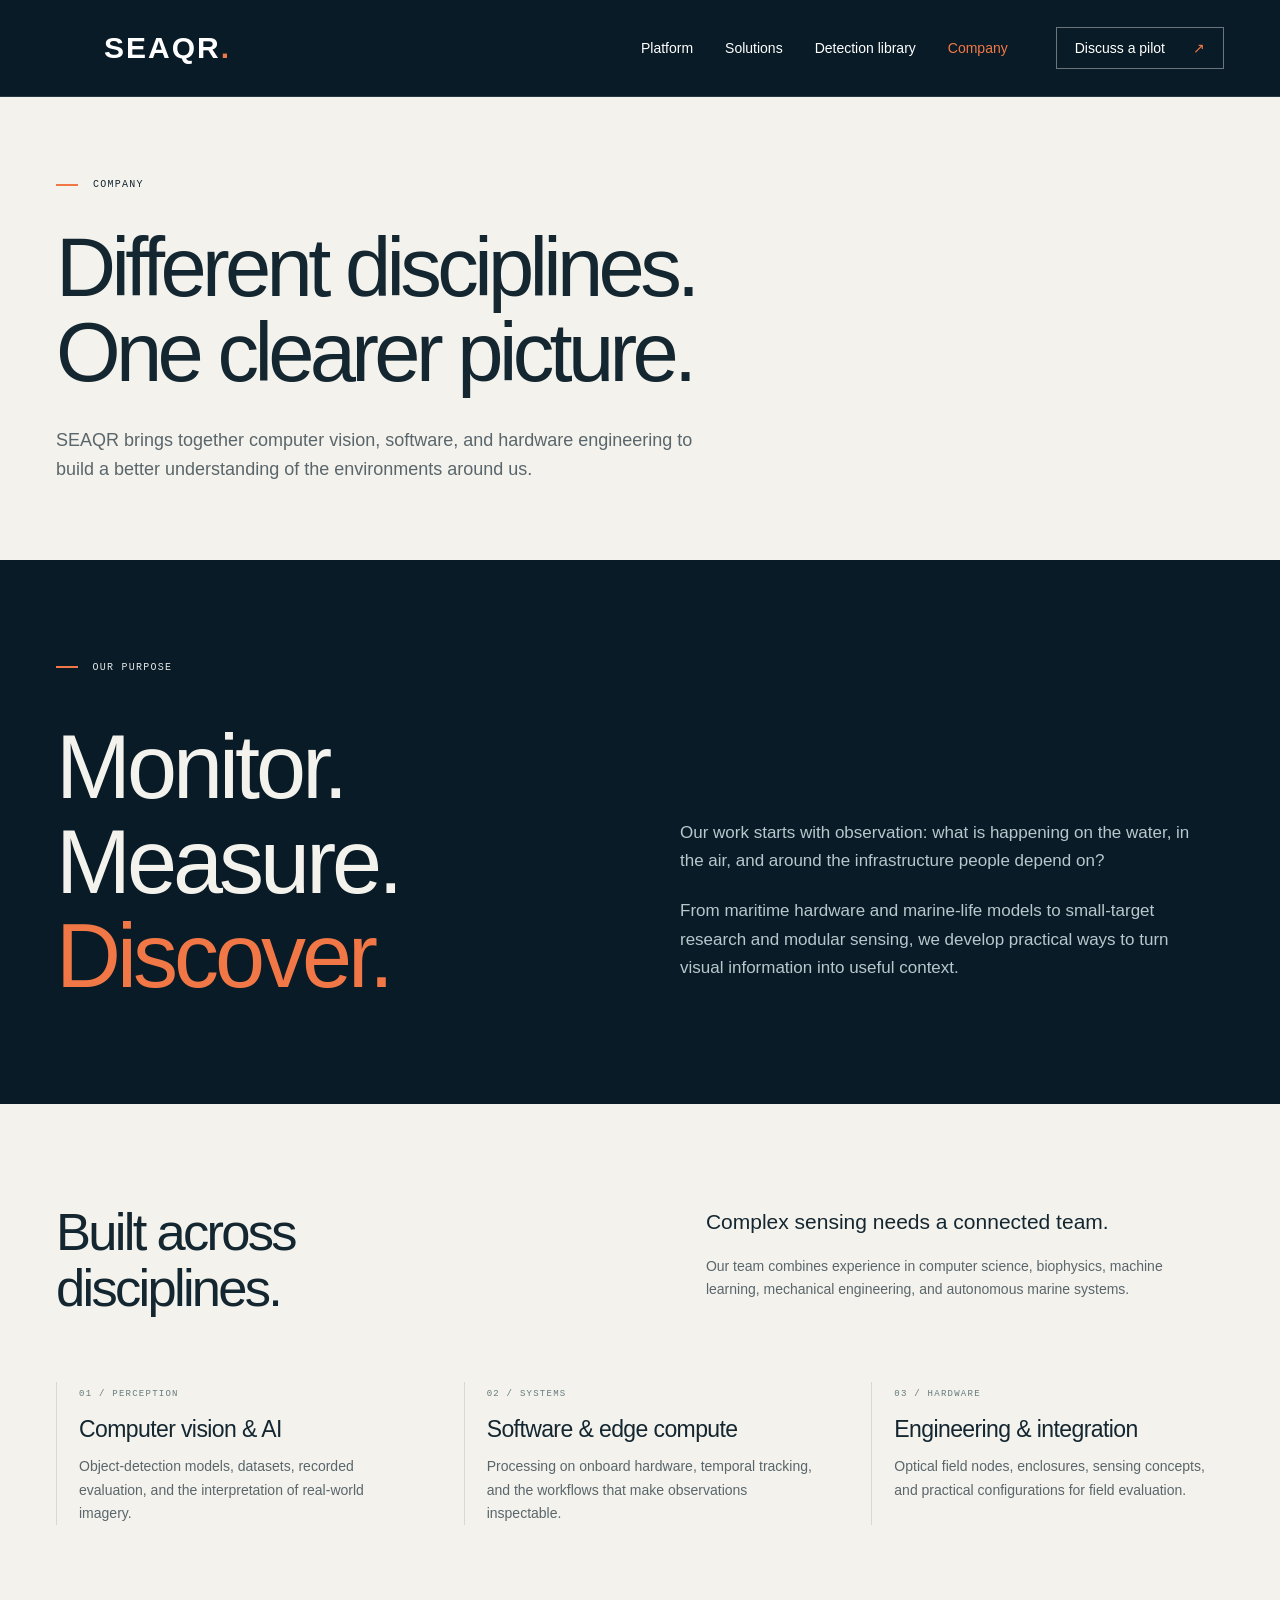
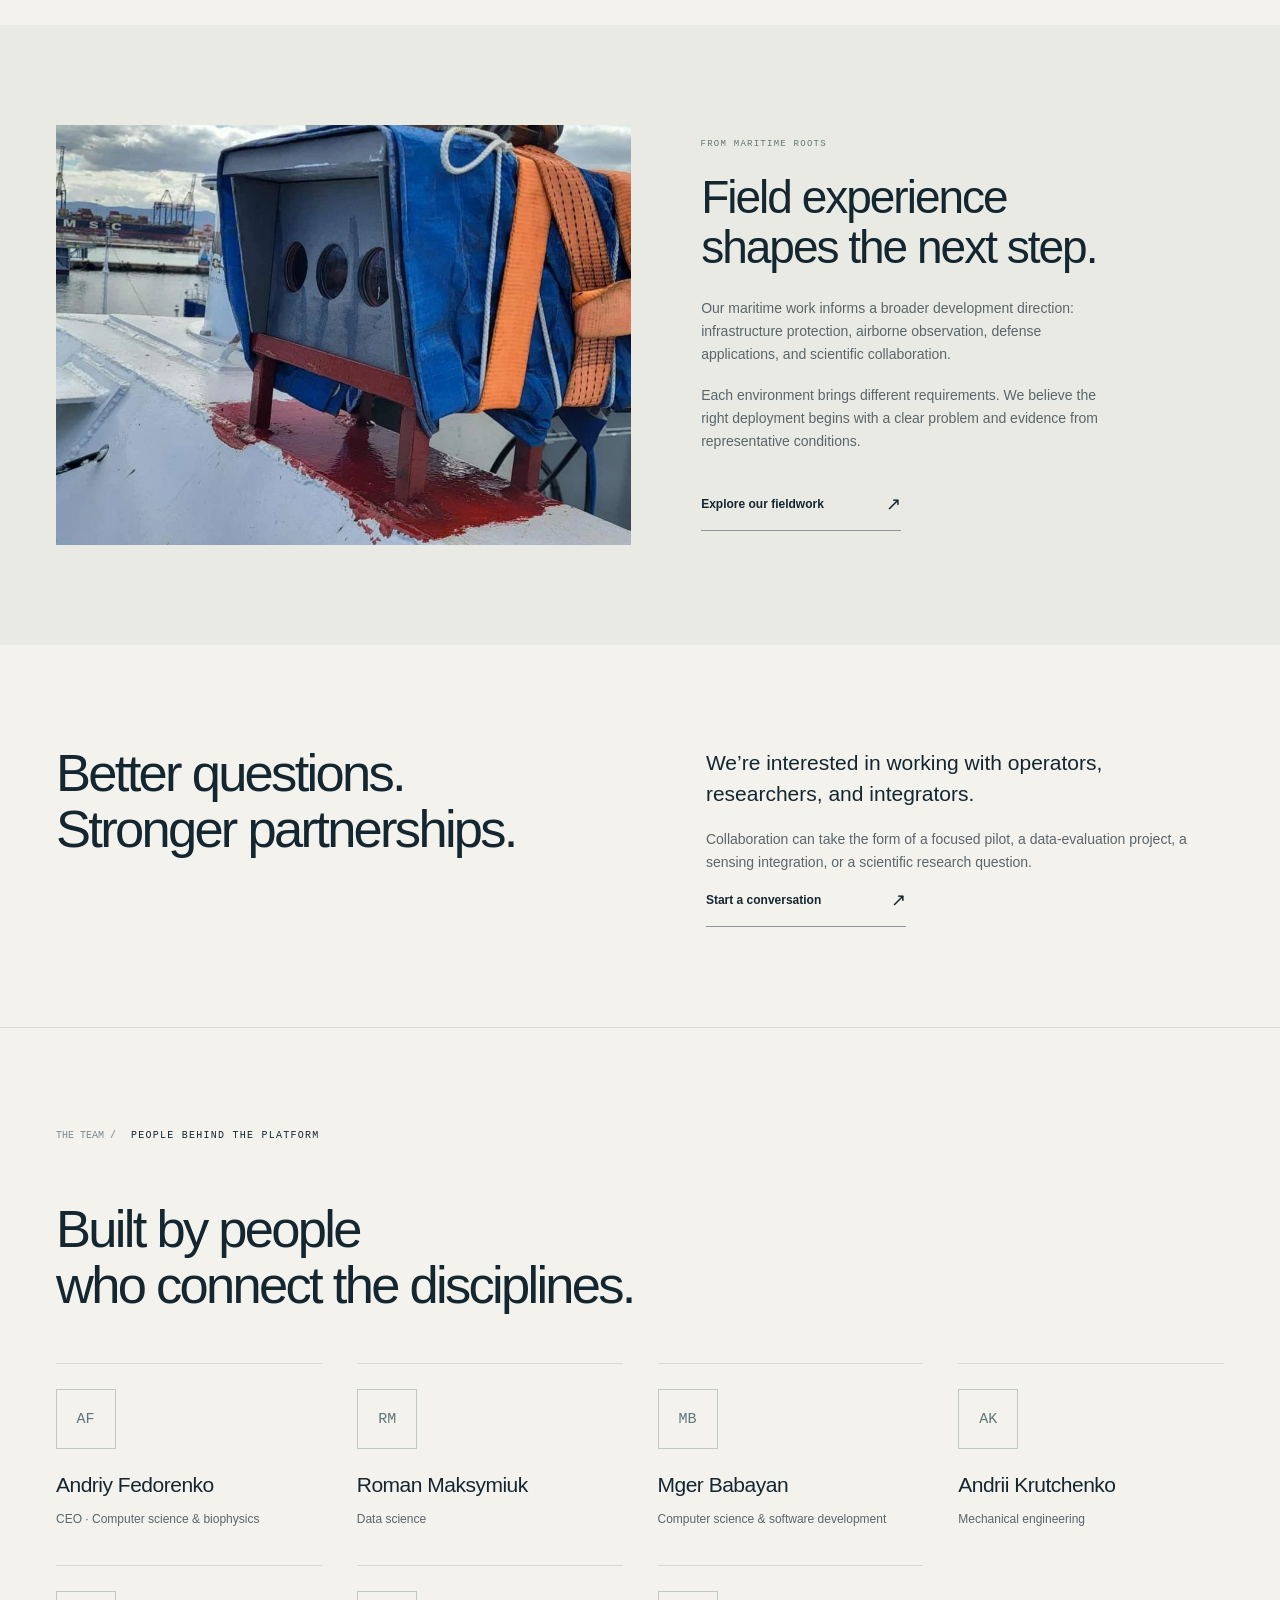
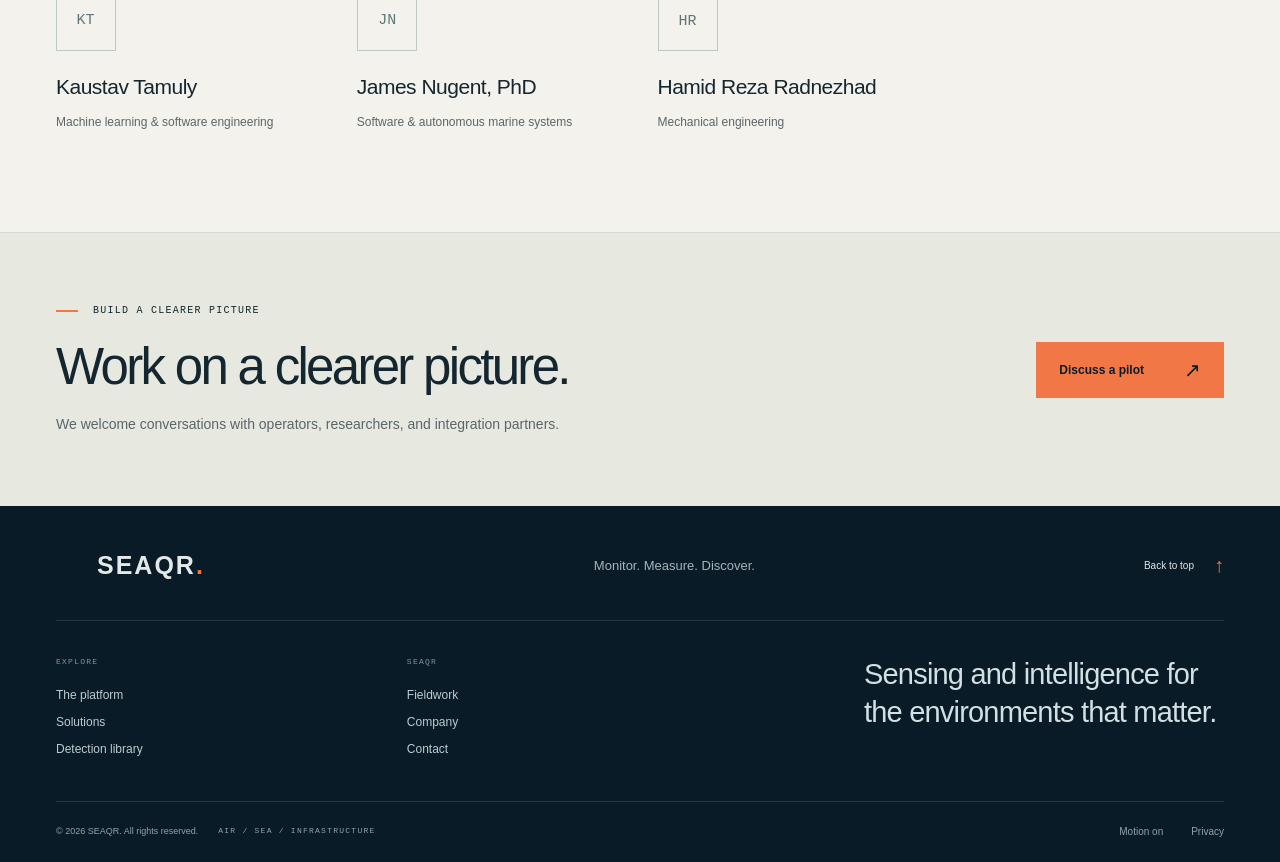
==== company.html @ dda66418 "Build SEAQR website redesign with detection demos and scroll motion" ====
<!doctype html><html lang="en">
<head><meta charset="utf-8"><meta name="viewport" content="width=device-width, initial-scale=1"><meta name="theme-color" content="#091b26"><meta name="description" content="Meet SEAQR: computer vision, software and hardware engineering with maritime roots and a broader sensing mission."><title>Company — SEAQR</title><link rel="icon" href="IBY_11.png"><link rel="stylesheet" href="homepage.css"><link rel="stylesheet" href="site.css"><link rel="stylesheet" href="motion.css"><script src="demo-catalog.js" defer></script><script src="site.js" defer></script><script src="motion.js" defer></script></head>

<body class="interior"><a class="skip-link" href="#main">Skip to content</a>

<header class="site-header"><a class="brand" href="index.html" aria-label="SEAQR home"><span class="brand-mark" aria-hidden="true"></span><span>SEAQR<span class="brand-dot">.</span></span></a><button class="menu-toggle" aria-label="Open navigation" aria-controls="main-nav" aria-expanded="false"><span></span><span></span></button><nav id="main-nav" aria-label="Main navigation"><a href="platform.html">Platform</a><a href="solutions.html">Solutions</a><a href="demonstrations.html">Detection library</a><a href="company.html" aria-current="page">Company</a><a class="nav-contact" href="contact.html">Discuss a pilot <span aria-hidden="true">↗</span></a></nav></header>

<main id="main">
<section class="page-hero "><div class="wrap"><p class="eyebrow"><span class="orange-line"></span>Company</p><div class="page-hero-grid"><div><h1>Different disciplines.<br>One clearer picture.</h1><p class="lead">SEAQR brings together computer vision, software, and hardware engineering to build a better understanding of the environments around us.</p></div></div></div></section>

<section class="company-mission section-pad"><div class="wrap"><p class="eyebrow light"><span class="orange-line"></span> Our purpose</p><h2>Monitor.<br>Measure.<br><span>Discover.</span></h2><div><p>Our work starts with observation: what is happening on the water, in the air, and around the infrastructure people depend on?</p><p>From maritime hardware and marine-life models to small-target research and modular sensing, we develop practical ways to turn visual information into useful context.</p></div></div></section>

<section class="section-pad"><div class="wrap"><div class="intro-grid"><h2>Built across<br>disciplines.</h2><div class="intro-copy"><p>Complex sensing needs a connected team.</p><p>Our team combines experience in computer science, biophysics, machine learning, mechanical engineering, and autonomous marine systems.</p></div></div><div class="discipline-grid">
<article><span class="mono">01 / PERCEPTION</span><h3>Computer vision & AI</h3><p>Object-detection models, datasets, recorded evaluation, and the interpretation of real-world imagery.</p></article>

<article><span class="mono">02 / SYSTEMS</span><h3>Software & edge compute</h3><p>Processing on onboard hardware, temporal tracking, and the workflows that make observations inspectable.</p></article>

<article><span class="mono">03 / HARDWARE</span><h3>Engineering & integration</h3><p>Optical field nodes, enclosures, sensing concepts, and practical configurations for field evaluation.</p></article>
</div></div></section>

<section class="company-story section-pad"><div class="wrap field-grid"><div class="field-photo"><img src="assets/edge-field.webp" alt="SEAQR hardware during maritime fieldwork" width="1061" height="743" loading="lazy"></div><div class="field-copy"><p class="eyebrow">From maritime roots</p><h2>Field experience<br>shapes the next step.</h2><p>Our maritime work informs a broader development direction: infrastructure protection, airborne observation, defense applications, and scientific collaboration.</p><p>Each environment brings different requirements. We believe the right deployment begins with a clear problem and evidence from representative conditions.</p><a class="text-link" href="fieldwork.html">Explore our fieldwork <span aria-hidden="true">↗</span></a></div></div></section>

<section class="section-pad collaboration-section"><div class="wrap"><div class="intro-grid"><h2>Better questions.<br>Stronger partnerships.</h2><div class="intro-copy"><p>We’re interested in working with operators, researchers, and integrators.</p><p>Collaboration can take the form of a focused pilot, a data-evaluation project, a sensing integration, or a scientific research question.</p><a class="text-link" href="contact.html?interest=Partnership">Start a conversation <span aria-hidden="true">↗</span></a></div></div></div></section>

<section class="section-pad team-section"><div class="wrap"><div class="section-top"><p class="eyebrow"><span class="section-number">The team /</span> People behind the platform</p></div><h2>Built by people<br>who connect the disciplines.</h2><div class="team-grid">
<article><span class="team-initials" aria-hidden="true">AF</span><h3>Andriy Fedorenko</h3><p>CEO · Computer science & biophysics</p></article>

<article><span class="team-initials" aria-hidden="true">RM</span><h3>Roman Maksymiuk</h3><p>Data science</p></article>

<article><span class="team-initials" aria-hidden="true">MB</span><h3>Mger Babayan</h3><p>Computer science & software development</p></article>

<article><span class="team-initials" aria-hidden="true">AK</span><h3>Andrii Krutchenko</h3><p>Mechanical engineering</p></article>

<article><span class="team-initials" aria-hidden="true">KT</span><h3>Kaustav Tamuly</h3><p>Machine learning & software engineering</p></article>

<article><span class="team-initials" aria-hidden="true">JN</span><h3>James Nugent, PhD</h3><p>Software & autonomous marine systems</p></article>

<article><span class="team-initials" aria-hidden="true">HR</span><h3>Hamid Reza Radnezhad</h3><p>Mechanical engineering</p></article>
</div></div></section>

<section class="closing-cta"><div class="wrap"><div><p class="eyebrow"><span class="orange-line"></span>Build a clearer picture</p><h2>Work on a clearer picture.</h2><p>We welcome conversations with operators, researchers, and integration partners.</p></div><a class="button orange-button" href="contact.html?interest=Partnership">Discuss a pilot <span aria-hidden="true">↗</span></a></div></section>
</main>

<footer class="site-footer"><div class="wrap"><div class="footer-top"><a class="brand" href="index.html" aria-label="SEAQR home"><span class="brand-mark" aria-hidden="true"></span><span>SEAQR<span class="brand-dot">.</span></span></a><p>Monitor. Measure. Discover.</p><a href="#main" class="back-top">Back to top <span aria-hidden="true">↑</span></a></div><div class="footer-nav"><div><span class="mono">Explore</span><a href="platform.html">The platform</a><a href="solutions.html">Solutions</a><a href="demonstrations.html">Detection library</a></div><div><span class="mono">SEAQR</span><a href="fieldwork.html">Fieldwork</a><a href="company.html">Company</a><a href="contact.html">Contact</a></div><div class="footer-statement">Sensing and intelligence for the environments that matter.</div></div><div class="footer-bottom"><span>© <span id="year">2026</span> SEAQR. All rights reserved.</span><span class="mono">AIR / SEA / INFRASTRUCTURE</span><button class="motion-switch" type="button" aria-pressed="true">Motion on</button><a href="privacy.html">Privacy</a></div></div></footer>

<dialog class="video-dialog" id="video-dialog" aria-labelledby="video-dialog-title"><button class="dialog-close" aria-label="Close demonstration">Close <span aria-hidden="true">×</span></button><div class="dialog-player"><video controls playsinline preload="metadata" aria-label="Recorded detection demonstration"></video></div><div class="dialog-info"><p class="eyebrow" id="video-dialog-category"></p><h2 id="video-dialog-title"></h2><p id="video-dialog-description"></p><p id="video-dialog-note" class="video-context"></p><a class="text-link light-link" href="contact.html">Discuss your application <span aria-hidden="true">↗</span></a></div></dialog>
</body>
</html>
---- homepage.css ----
:root {
  --navy:#091b26;
  --navy-light:#102733;
  --paper:#f3f2ed;
  --ink:#142630;
  --muted:#5a666b;
  --line:#d6d9d5;
  --orange:#f17846;
  --mono:'SFMono-Regular',Consolas,'Liberation Mono',monospace;
  --sans:'Helvetica Neue',Helvetica,Arial,sans-serif
}
* {
  box-sizing:border-box
}
html {
  scroll-behavior:smooth;
  scroll-padding-top:90px
}
body {
  margin:0;
  font-family:var(--sans);
  color:var(--ink);
  background:var(--paper);
  -webkit-font-smoothing:antialiased
}
a {
  color:inherit;
  text-decoration:none
}
button,input,textarea,select {
  font:inherit
}
button,a,input,textarea,select {
  -webkit-tap-highlight-color:transparent
}
button {
  cursor:pointer
}
img,video {
  display:block;
  max-width:100%
}
h1,h2,h3,p {
  margin:0
}
h1,h2,h3 {
  font-weight:500
}
p {
  line-height:1.65
}
button:focus-visible,a:focus-visible,input:focus-visible,select:focus-visible,textarea:focus-visible {
  outline:3px solid var(--orange);
  outline-offset:6px
}
[hidden] {
  display:none!important
}
::selection {
  background:var(--orange);
  color:var(--navy)
}
.wrap {
  width:calc(100% - 112px);
  max-width:1440px;
  margin-inline:auto
}
.section-pad {
  padding:100px 0
}
.mono,.eyebrow {
  font-family:var(--mono);
  font-size:10px;
  letter-spacing:1.25px;
  line-height:1.5;
  text-transform:uppercase
}
.eyebrow {
  display:flex;
  gap:15px;
  align-items:center;
  font-weight:500
}
.section-number {
  color:#7b898f;
  letter-spacing:0
}
.muted {
  color:var(--muted)
}
.soft {
  color:#8d9ca4
}
.orange {
  color:var(--orange)
}
.light {
  color:#e3e7e7
}
.orange-line {
  width:22px;
  height:2px;
  background:var(--orange);
  display:inline-block;
  flex-shrink:0
}
.section-top {
  display:flex;
  justify-content:space-between;
  align-items:center;
  gap:30px;
  margin-bottom:58px
}
.skip-link {
  position:fixed;
  left:20px;
  top:-80px;
  background:var(--orange);
  padding:16px;
  z-index:100
}
.skip-link:focus {
  top:15px
}
.site-header {
  position:absolute;
  top:0;
  left:0;
  width:100%;
  padding:27px 56px;
  z-index:20;
  display:flex;
  align-items:center;
  justify-content:space-between;
  color:#fff;
  border-bottom:1px solid #ffffff24
}
.brand {
  display:inline-flex;
  align-items:center;
  gap:12px;
  font-size:30px;
  font-weight:650;
  letter-spacing:2px;
  line-height:1
}
.brand img {
  width:36px;
  height:36px;
  object-fit:contain;
  mix-blend-mode:screen
}
.brand-dot {
  color:var(--orange)
}
.site-header nav {
  display:flex;
  gap:32px;
  align-items:center;
  font-size:12px
}
.site-header nav a:not(.nav-contact) {
  padding:13px 0
}
.site-header nav a:hover {
  color:var(--orange)
}
.nav-contact {
  border:1px solid #ffffff65;
  padding:12px 18px;
  margin-left:16px;
  display:flex;
  gap:28px
}
.nav-contact span {
  color:var(--orange)
}
.menu-toggle {
  display:none
}
.hero {
  min-height:780px;
  height:min(900px,100svh);
  position:relative;
  color:white;
  display:flex;
  align-items:center;
  isolation:isolate;
  background:var(--navy)
}
.hero-image {
  position:absolute;
  inset:0;
  z-index:-2;
  background:url('assets/port-aerial.jpg') center 56%/cover no-repeat
}
.hero::after {
  content:'';
  position:absolute;
  inset:0;
  z-index:-1;
  background:linear-gradient(90deg,rgba(5,22,33,.94),rgba(5,22,33,.67) 48%,rgba(5,22,33,.19) 100%),linear-gradient(0deg,rgba(5,22,33,.78),transparent 45%)
}
.hero-content {
  padding:95px 0 70px
}
.hero .eyebrow {
  margin-bottom:32px;
  font-size:10px;
  letter-spacing:1.8px
}
.hero h1 {
  font-size:clamp(76px,7.9vw,126px);
  line-height:.99;
  letter-spacing:-6px;
  max-width:1000px
}
.hero-description {
  font-size:17px;
  line-height:1.65;
  color:#d2dbde;
  margin-top:30px;
  max-width:510px
}
.button {
  display:inline-flex;
  justify-content:space-between;
  align-items:center;
  gap:40px;
  padding:18px 23px;
  font-size:12px;
  font-weight:550;
  min-height:54px;
  border:0;
  transition:background .2s,transform .2s
}
.button:hover {
  transform:translateY(-2px)
}
.button span {
  font-size:20px;
  line-height:1
}
.orange-button {
  background:var(--orange);
  color:var(--navy);
  margin-top:30px
}
.orange-button:hover {
  background:#ff9364
}
.navy-button {
  background:var(--navy);
  color:white
}
.navy-button:hover {
  background:#254554
}
.hero-bottom {
  position:absolute;
  bottom:49px;
  left:0;
  right:0;
  display:flex;
  align-items:center;
  justify-content:space-between
}
.scroll-link {
  display:flex;
  align-items:center;
  gap:14px;
  font-size:11px
}
.scroll-circle {
  display:grid;
  place-items:center;
  width:34px;
  height:34px;
  border:1px solid #ffffff69;
  border-radius:50%;
  font-size:17px
}
.hero-domains {
  display:flex;
  gap:25px;
  font-family:var(--mono);
  font-size:9px;
  letter-spacing:1.5px;
  text-transform:uppercase
}
.hero-domains span:before {
  content:'+';
  color:var(--orange);
  margin-right:9px
}
.photo-caption {
  position:absolute;
  bottom:14px;
  right:56px;
  color:#bec8cb;
  font-size:8px;
  letter-spacing:.3px
}
h2 {
  font-size:clamp(38px,4.1vw,64px);
  letter-spacing:-2.7px;
  line-height:1.07
}
.intro-grid {
  display:grid;
  grid-template-columns:1.1fr 1fr;
  gap:80px;
  align-items:start;
  margin-bottom:66px
}
.intro-copy {
  max-width:500px;
  padding-top:2px
}
.intro-copy p:first-child {
  font-size:21px;
  line-height:1.5;
  margin-bottom:18px
}
.intro-copy p+p {
  font-size:14px;
  color:var(--muted)
}
.platform-grid {
  display:grid;
  grid-template-columns:1.05fr 1fr;
  gap:64px
}
.hardware-display {
  background:#e8e9e3;
  position:relative;
  min-height:380px;
  display:flex;
  flex-direction:column;
  justify-content:space-between;
  padding:25px;
  overflow:hidden
}
.display-caption {
  color:#56676b;
  font-size:9px
}
.hardware-display img {
  width:90%;
  max-height:290px;
  object-fit:contain;
  mix-blend-mode:multiply;
  align-self:center;
  padding:25px 15px 20px
}
.hardware-bottom {
  display:flex;
  justify-content:space-between;
  align-items:center;
  font-size:10px;
  color:#59686a
}
.small-dot {
  display:inline-block;
  width:5px;
  height:5px;
  background:var(--orange);
  border-radius:50%;
  margin-right:7px;
  vertical-align:middle
}
.platform-steps article {
  display:grid;
  grid-template-columns:25px 1fr 24px;
  gap:15px;
  border-top:1px solid var(--line);
  padding:25px 0
}
.step-number {
  font-family:var(--mono);
  font-size:10px;
  color:#7a8689;
  padding-top:5px
}
.step-icon {
  font-size:24px;
  color:#76878b;
  line-height:1.2
}
.platform-steps h3 {
  font-size:20px;
  letter-spacing:-.6px;
  margin-bottom:10px
}
.platform-steps p {
  font-size:13px;
  color:var(--muted);
  max-width:370px
}
.text-link {
  display:flex;
  align-items:center;
  justify-content:space-between;
  gap:25px;
  font-size:12px;
  font-weight:550;
  padding:15px 0;
  border-bottom:1px solid #8b989a;
  width:fit-content;
  min-width:200px;
  transition:color .2s
}
.text-link:hover {
  color:#c4552a
}
.text-link span {
  font-size:18px
}
.platform-steps>.text-link {
  margin-top:7px
}
.evidence {
  background:var(--navy);
  color:var(--paper)
}
.evidence-heading {
  display:flex;
  justify-content:space-between;
  align-items:flex-end;
  gap:70px;
  margin-bottom:46px
}
.evidence-heading>p {
  font-size:14px;
  color:#a9b7be;
  max-width:330px
}
.demo-tabs {
  display:grid;
  grid-template-columns:repeat(3,1fr);
  border-bottom:1px solid #ffffff35
}
.demo-tabs button {
  border:0;
  border-top:1px solid #ffffff35;
  background:transparent;
  color:#92a3ac;
  text-align:left;
  padding:21px 0;
  font-size:10px;
  font-family:var(--mono);
  position:relative
}
.demo-tabs button span {
  font-family:var(--sans);
  font-size:13px;
  margin-left:18px
}
.demo-tabs button[aria-selected=true] {
  color:white
}
.demo-tabs button[aria-selected=true]:before {
  content:'';
  position:absolute;
  height:2px;
  left:0;
  right:28px;
  top:-1px;
  background:var(--orange)
}
.demo-panel {
  display:grid;
  grid-template-columns:1.4fr 1fr;
  gap:55px;
  padding-top:35px;
  align-items:center
}
.demo-image {
  position:relative;
  background:#0c2533;
  overflow:hidden;
  aspect-ratio:16/10
}
.demo-image>img {
  width:100%;
  height:100%;
  object-fit:cover
}
.image-label {
  position:absolute;
  bottom:16px;
  left:16px;
  background:#091b26e8;
  color:white;
  padding:10px 12px;
  font-family:var(--mono);
  font-size:8px;
  letter-spacing:.8px;
  text-transform:uppercase
}
.demo-copy {
  padding:10px 0
}
.demo-copy .eyebrow {
  font-size:9px;
  color:#91a6b1;
  margin-bottom:19px
}
.demo-copy h3 {
  font-size:34px;
  line-height:1.12;
  letter-spacing:-1.1px;
  margin-bottom:20px
}
.demo-copy>p:not(.eyebrow) {
  font-size:13px;
  color:#b7c2c8
}
.demo-copy>.demo-note {
  font-size:10px!important;
  margin-top:20px;
  color:#8d9fa9!important;
  max-width:350px
}
.light-link {
  color:#e1e7e7;
  border-color:#667b87;
  margin-top:18px
}
.light-link:hover {
  color:var(--orange)
}
.video-demo {
  background:#000
}
.video-demo video {
  width:100%;
  height:100%;
  object-fit:contain
}
.video-demo .image-label {
  top:14px;
  bottom:auto;
  pointer-events:none
}
.research-visual {
  aspect-ratio:16/10;
  background-color:#102b39;
  background-image:linear-gradient(#ffffff06 1px,transparent 1px),linear-gradient(90deg,#ffffff06 1px,transparent 1px);
  background-size:30px 30px;
  position:relative;
  display:flex;
  align-items:center;
  justify-content:center;
  overflow:hidden
}
.research-tag,.research-bottom {
  position:absolute;
  left:22px;
  font-size:8px;
  color:#a7bac4;
  max-width:80%
}
.research-tag {
  top:22px
}
.research-bottom {
  bottom:22px
}
.frame-stack {
  position:absolute;
  width:160px;
  height:120px;
  right:20%;
  top:22%
}
.frame-stack>div {
  position:absolute;
  inset:0;
  border:1px solid #8dabbc55;
  transform:translate(-30px,-20px)
}
.frame-stack>div:nth-child(2) {
  transform:translate(-15px,-10px)
}
.frame-stack>div:nth-child(3) {
  transform:none;
  background:#102b3966
}
.frame-stack i {
  position:absolute;
  width:7px;
  height:7px;
  background:var(--orange);
  top:51%;
  left:54%;
  box-shadow:0 0 25px #f1784688
}
.research-caption {
  position:absolute;
  left:28px;
  bottom:70px;
  font-size:24px;
  letter-spacing:-.5px;
  line-height:1.2
}
.application-heading {
  display:flex;
  align-items:flex-end;
  justify-content:space-between;
  gap:60px;
  margin-bottom:50px
}
.application-heading>p {
  font-size:14px;
  max-width:320px;
  color:var(--muted)
}
.application-grid {
  display:grid;
  grid-template-columns:repeat(3,1fr);
  gap:25px
}
.application-card {
  border-bottom:1px solid var(--line)
}
.app-art {
  height:220px;
  background:#e1e5e1;
  position:relative;
  overflow:hidden
}
.app-art>img {
  width:100%;
  height:100%;
  object-fit:cover;
  transition:transform .5s
}
.application-card:hover .app-art>img {
  transform:scale(1.04)
}
.app-art>.mono {
  position:absolute;
  bottom:14px;
  left:16px;
  color:#fff;
  background:#091b26dd;
  padding:7px 9px;
  font-size:8px
}
.infrastructure-art {
  background:#dce3df
}
.infrastructure-art svg {
  width:100%;
  height:100%;
  stroke:#65817f;
  stroke-width:1.4
}
.accent-stroke {
  stroke:#c96c44
}
.accent-fill {
  fill:#d57145;
  stroke:none
}
.infrastructure-art>.mono {
  color:var(--ink);
  background:transparent
}
.app-card-copy {
  padding:25px 0 22px
}
.app-card-copy h3 {
  font-size:22px;
  letter-spacing:-.7px;
  margin-bottom:14px
}
.app-card-copy>p {
  font-size:13px;
  color:var(--muted);
  min-height:66px
}
.app-card-copy .text-link {
  border:0;
  margin-top:15px;
  padding-bottom:0;
  min-width:0;
  width:100%;
  font-size:11px
}
.fieldwork {
  background:#e8eae4
}
.field-grid {
  display:grid;
  grid-template-columns:1.1fr 1fr;
  gap:70px;
  align-items:center
}
.field-photo {
  position:relative;
  min-height:360px
}
.field-photo>img {
  width:100%;
  height:420px;
  object-fit:cover
}
.field-copy .eyebrow {
  margin-bottom:22px;
  font-size:9px;
  color:#647673
}
.field-copy h2 {
  font-size:46px;
  letter-spacing:-2px;
  margin-bottom:25px
}
.field-copy>p:not(.eyebrow) {
  font-size:13px;
  color:var(--muted);
  max-width:400px
}
.field-facts {
  display:grid;
  grid-template-columns:1fr 1fr;
  gap:24px;
  border-top:1px solid #c6ceca;
  margin-top:28px;
  padding-top:22px
}
.field-facts .mono {
  font-size:8px;
  color:#62726f
}
.field-facts p {
  font-size:12px;
  margin-top:9px;
  line-height:1.45
}
.development-strip {
  margin-top:50px;
  border-top:1px solid #c6ceca;
  border-bottom:1px solid #c6ceca;
  display:grid;
  grid-template-columns:1.4fr .6fr 1fr;
  align-items:center;
  gap:40px;
  padding:24px 0
}
.status-tag {
  font-size:8px;
  letter-spacing:1px;
  font-family:var(--mono);
  text-transform:uppercase;
  color:#99532f;
  background:#edddcd;
  padding:6px 8px;
  display:inline-block;
  margin-bottom:13px
}
.development-strip h3 {
  font-size:25px;
  letter-spacing:-.8px;
  margin-bottom:9px
}
.development-strip p {
  font-size:12px;
  color:var(--muted);
  max-width:380px
}
.development-strip img {
  width:130px;
  height:160px;
  object-fit:contain;
  mix-blend-mode:multiply;
  justify-self:center
}
.development-strip .text-link {
  justify-self:end;
  font-size:11px
}
.company {
  background:var(--navy-light);
  color:var(--paper)
}
.company-grid {
  display:grid;
  grid-template-columns:.6fr 1.4fr;
  gap:80px
}
.company-grid>.eyebrow {
  align-self:start;
  margin-top:8px
}
.company-grid h2 {
  margin-bottom:28px
}
.company-grid p:not(.eyebrow) {
  font-size:15px;
  max-width:610px;
  color:#b2c0c5;
  margin-bottom:18px
}
.company-grid .text-link {
  margin-top:25px
}
.contact-grid {
  display:grid;
  grid-template-columns:1fr 1fr;
  gap:100px
}
.contact h2 {
  font-size:66px;
  letter-spacing:-3px;
  margin-top:28px;
  margin-bottom:25px
}
.contact-grid>div>p:not(.eyebrow) {
  font-size:14px;
  max-width:330px;
  color:var(--muted)
}
form {
  padding-top:3px
}
form label {
  display:block;
  font-size:10px;
  letter-spacing:.3px;
  margin-bottom:20px
}
.form-row {
  display:grid;
  grid-template-columns:1fr 1fr;
  gap:22px
}
input,textarea,select {
  width:100%;
  border:0;
  border-bottom:1px solid #b8c2c0;
  border-radius:0;
  background:transparent;
  padding:12px 0;
  color:var(--ink);
  font-size:13px
}
input::placeholder,textarea::placeholder {
  color:#84908f
}
textarea {
  resize:vertical;
  min-height:82px
}
select {
  appearance:auto
}
.form-bottom {
  display:flex;
  justify-content:space-between;
  align-items:center;
  gap:20px
}
.form-bottom>p {
  font-family:var(--mono);
  font-size:8px;
  letter-spacing:.3px;
  color:#6d7b7b
}
.form-bottom .button {
  font-size:11px;
  gap:30px
}
#form-status {
  font-size:12px;
  border-left:2px solid var(--orange);
  padding:12px 15px;
  background:#e6e9e1;
  margin-top:22px
}
.site-footer {
  background:var(--navy);
  color:#e3e8e8;
  padding:45px 0 25px
}
.footer-top {
  display:flex;
  align-items:center;
  justify-content:space-between;
  gap:35px;
  padding-bottom:40px
}
.footer-top>.brand {
  font-size:25px
}
.footer-top>.brand img {
  width:29px;
  height:29px
}
.footer-top>p {
  font-size:13px;
  color:#a7b4ba
}
.back-top {
  font-size:10px;
  display:flex;
  gap:20px;
  align-items:center
}
.back-top>span {
  font-size:20px;
  color:var(--orange)
}
.footer-bottom {
  border-top:1px solid #ffffff20;
  display:flex;
  align-items:center;
  justify-content:space-between;
  gap:20px;
  padding-top:23px;
  color:#91a3ac;
  font-size:9px
}
.footer-bottom .mono {
  font-size:8px
}
@media(min-width:1600px) {
  .hero-content {
    padding-top:130px
  }
  .hero {
    min-height:850px
  }
  .site-header {
    padding-inline:max(56px,calc((100vw - 1440px)/2))
  }
}
@media(max-width:1100px) {
  .wrap {
    width:calc(100% - 72px)
  }
  .site-header {
    padding:24px 36px
  }
  .site-header nav {
    gap:22px
  }
  .nav-contact {
    margin-left:0
  }
  .hero {
    min-height:740px
  }
  .hero h1 {
    font-size:92px
  }
  .platform-grid {
    gap:35px
  }
  .intro-grid {
    gap:45px
  }
  .field-grid {
    gap:40px
  }
  .field-copy h2 {
    font-size:38px
  }
  .demo-panel {
    gap:35px
  }
  .demo-copy h3 {
    font-size:29px
  }
  .contact-grid {
    gap:60px
  }
  .contact h2 {
    font-size:57px
  }
  .app-art {
    height:180px
  }
  .app-card-copy h3 {
    font-size:20px
  }
  .photo-caption {
    right:36px
  }
  .section-top>.mono {
    font-size:8px
  }
}
@media(max-width:800px) {
  .wrap {
    width:calc(100% - 44px)
  }
  .section-pad {
    padding:68px 0
  }
  .section-top {
    margin-bottom:35px
  }
  .section-top>.mono {
    display:none
  }
  .site-header {
    padding:20px 22px
  }
  .brand {
    font-size:26px
  }
  .brand img {
    width:30px;
    height:30px
  }
  .menu-toggle {
    display:flex;
    flex-direction:column;
    gap:6px;
    background:none;
    border:0;
    padding:12px 0 12px 15px;
    z-index:2;
    width:40px
  }
  .menu-toggle span {
    display:block;
    height:1px;
    width:24px;
    background:white;
    transition:transform .2s
  }
  .menu-toggle[aria-expanded=true] span:first-child {
    transform:translateY(3.5px) rotate(45deg)
  }
  .menu-toggle[aria-expanded=true] span:last-child {
    transform:translateY(-3.5px) rotate(-45deg)
  }
  .site-header nav {
    display:none;
    position:absolute;
    top:77px;
    left:0;
    right:0;
    background:var(--navy);
    padding:20px 22px 30px;
    border-top:1px solid #ffffff25;
    box-shadow:0 20px 25px #0003
  }
  .site-header nav.is-open {
    display:flex;
    flex-direction:column;
    align-items:stretch;
    gap:5px
  }
  .site-header nav a:not(.nav-contact) {
    font-size:16px;
    padding:13px 0
  }
  .nav-contact {
    margin-top:14px
  }
  .hero {
    height:780px;
    min-height:700px;
    max-height:1000px
  }
  .hero-content {
    padding:80px 0 60px
  }
  .hero h1 {
    font-size:80px;
    letter-spacing:-4px
  }
  .hero .eyebrow {
    font-size:8px;
    letter-spacing:1.15px;
    margin-bottom:27px
  }
  .hero-image {
    background-position:64% center
  }
  .hero::after {
    background:linear-gradient(90deg,#051621e8,#05162165),linear-gradient(0deg,#051621d9,transparent 70%)
  }
  .hero-description {
    font-size:15px;
    max-width:370px;
    margin-top:25px
  }
  .hero-bottom {
    bottom:49px
  }
  .hero-domains {
    gap:13px;
    font-size:7px;
    letter-spacing:.8px
  }
  .hero-domains span:before {
    margin-right:5px
  }
  .photo-caption {
    right:22px;
    font-size:7px
  }
  .intro-grid {
    grid-template-columns:1fr;
    gap:27px;
    margin-bottom:35px
  }
  .intro-copy {
    max-width:550px
  }
  .intro-copy p:first-child {
    font-size:19px
  }
  .platform-grid {
    grid-template-columns:1fr;
    gap:32px
  }
  .hardware-display {
    min-height:340px
  }
  .hardware-display img {
    max-height:270px;
    width:80%
  }
  .platform-steps article {
    padding:22px 0
  }
  .platform-steps p {
    max-width:none
  }
  .evidence-heading,.application-heading {
    flex-direction:column;
    align-items:flex-start;
    gap:25px
  }
  .evidence-heading>p,.application-heading>p {
    max-width:460px
  }
  .demo-panel {
    grid-template-columns:1fr;
    gap:25px
  }
  .demo-tabs button span {
    margin-left:7px;
    font-size:11px
  }
  .demo-tabs button {
    font-size:8px;
    padding:18px 0
  }
  .demo-copy h3 {
    font-size:34px
  }
  .demo-copy>.demo-note {
    max-width:480px
  }
  .demo-copy {
    max-width:550px
  }
  .application-grid {
    grid-template-columns:1fr;
    gap:35px
  }
  .application-card {
    display:grid;
    grid-template-columns:1fr 1fr;
    gap:25px;
    padding-bottom:26px
  }
  .app-art {
    height:225px
  }
  .app-card-copy {
    padding:10px 0 0
  }
  .app-card-copy h3 {
    font-size:23px
  }
  .app-card-copy>p {
    min-height:0
  }
  .app-card-copy .text-link {
    margin-top:20px
  }
  .field-grid {
    grid-template-columns:1fr;
    gap:35px
  }
  .field-copy h2 {
    font-size:43px
  }
  .field-copy>p:not(.eyebrow) {
    max-width:550px
  }
  .field-photo>img {
    height:400px
  }
  .field-facts {
    max-width:550px
  }
  .development-strip {
    grid-template-columns:1fr 130px;
    gap:20px
  }
  .development-strip .text-link {
    grid-column:1/-1;
    justify-self:start
  }
  .company-grid {
    grid-template-columns:1fr;
    gap:35px
  }
  .company-grid p:not(.eyebrow) {
    font-size:14px
  }
  .contact-grid {
    grid-template-columns:1fr;
    gap:40px
  }
  .contact h2 {
    font-size:60px
  }
  .contact-grid>div>p:not(.eyebrow) {
    max-width:450px
  }
  .footer-top {
    flex-wrap:wrap;
    gap:28px
  }
  .footer-top>p {
    font-size:11px
  }
  .footer-top>.back-top {
    margin-left:auto
  }
  h2 {
    font-size:44px;
    letter-spacing:-2px
  }
  .demo-image {
    aspect-ratio:16/9
  }
  .research-visual {
    aspect-ratio:16/9
  }
}
@media(max-width:480px) {
  .hero {
    min-height:720px;
    height:90svh;
    max-height:850px
  }
  .hero h1 {
    font-size:65px;
    letter-spacing:-3.4px
  }
  .hero .eyebrow {
    font-size:7px;
    letter-spacing:.8px;
    gap:10px
  }
  .hero-description {
    font-size:14px
  }
  .hero-bottom {
    bottom:43px
  }
  .scroll-link {
    font-size:9px;
    gap:9px
  }
  .scroll-circle {
    width:28px;
    height:28px
  }
  .hero-domains {
    font-size:6px;
    gap:9px;
    letter-spacing:.5px
  }
  .hero-domains span:before {
    display:none
  }
  .hero-content {
    padding-top:65px
  }
  .hero .button {
    margin-top:25px
  }
  .button {
    padding:16px 19px;
    font-size:11px;
    min-height:50px
  }
  .section-pad {
    padding:58px 0
  }
  h2 {
    font-size:39px;
    letter-spacing:-1.7px
  }
  .hardware-display {
    min-height:280px;
    padding:20px
  }
  .hardware-display img {
    max-height:220px;
    width:100%
  }
  .hardware-bottom {
    font-size:8px
  }
  .demo-tabs {
    gap:10px
  }
  .demo-tabs button {
    font-size:7px
  }
  .demo-tabs button span {
    display:block;
    margin:8px 0 0;
    font-size:10px
  }
  .demo-tabs button[aria-selected=true]:before {
    right:0
  }
  .demo-copy h3 {
    font-size:30px
  }
  .demo-image .image-label {
    font-size:7px;
    left:10px;
    bottom:10px
  }
  .application-card {
    display:block;
    padding-bottom:0
  }
  .app-art {
    height:210px
  }
  .app-card-copy {
    padding:22px 0
  }
  .app-card-copy>p {
    max-width:340px
  }
  .field-photo {
    min-height:0
  }
  .field-photo>img {
    height:310px
  }
  .field-photo .image-label {
    font-size:7px;
    left:10px;
    bottom:10px
  }
  .field-copy h2 {
    font-size:37px
  }
  .development-strip {
    grid-template-columns:1fr 100px
  }
  .development-strip img {
    width:100px;
    height:150px
  }
  .development-strip h3 {
    font-size:22px
  }
  .development-strip p {
    font-size:11px
  }
  .contact h2 {
    font-size:54px
  }
  .form-row {
    grid-template-columns:1fr;
    gap:0
  }
  .footer-top>p {
    width:100%;
    order:3
  }
  .footer-top {
    gap:22px;
    padding-bottom:30px
  }
  .footer-bottom {
    align-items:flex-start;
    flex-direction:column;
    gap:15px
  }
  .research-caption {
    font-size:20px;
    bottom:50px
  }
  .research-tag,.research-bottom {
    font-size:6px;
    left:16px
  }
  .frame-stack {
    transform:scale(.75);
    right:5%;
    top:13%
  }
}
@media(prefers-reduced-motion:reduce) {
  html {
    scroll-behavior:auto
  }
  *,*::before,*::after {
    transition:none!important;
    animation:none!important
  }
}
/* Luminance masking preserves the existing mark without its black image background. */
.brand-mark {
  display:block;
  flex:none;
  width:36px;
  height:36px;
  background:white;
  mask:url(IBY_11.png) center/contain no-repeat;
  mask-mode:luminance
}
.site-footer .brand-mark {
  width:29px;
  height:29px
}
.site-header nav {
  font-size:14px
}
.platform-steps p,.demo-copy>p:not(.eyebrow),.app-card-copy>p,.field-copy>p:not(.eyebrow) {
  font-size:14px
}
.demo-copy>.demo-note {
  font-size:11px!important
}
.photo-caption {
  font-size:9px
}
@media(max-width:800px) {
  .brand-mark {
    width:30px;
    height:30px
  }
}
---- site.css ----
/* Shared pages, media library, and mission navigation. */
.site-header nav a[aria-current=page]{color:var(--orange)}
.interior .site-header{position:relative;background:var(--navy);border-bottom:1px solid #ffffff20}
.page-hero{padding:80px 0 75px;background:var(--paper)}
.page-hero>.wrap>.eyebrow{margin-bottom:34px}
.page-hero h1{font-size:clamp(55px,6.5vw,98px);line-height:1.02;letter-spacing:-4.7px;font-weight:500}
.page-hero .lead{font-size:18px;color:var(--muted);max-width:660px;line-height:1.65;margin-top:30px}
.page-hero-grid:has(.hero-product){display:grid;grid-template-columns:1.15fr .85fr;align-items:center;gap:60px}
.hero-product{position:relative;background:#e8e9e3;min-height:320px;padding:26px;display:flex;flex-direction:column;justify-content:space-between;gap:20px}
.hero-product>.mono{font-size:9px;color:var(--muted)}
.hero-product img{mix-blend-mode:multiply;width:95%;height:230px;object-fit:contain;align-self:center}
.product-rule{font-size:11px;border-top:1px solid #c7d0cb;padding-top:14px;color:var(--muted)}
.dark-hero{background:var(--navy);color:var(--paper);padding-bottom:90px}
.dark-hero .lead{color:#a9b9c0}
.platform-principles{border-block:1px solid var(--line);padding:38px 0}
.principle-grid,.discipline-grid{display:grid;grid-template-columns:repeat(3,1fr);gap:55px}
.principle-grid article,.principle-grid>div,.discipline-grid article{border-left:1px solid var(--line);padding-left:22px}
.principle-grid .mono,.discipline-grid .mono{font-size:9px;color:#657b7d}
.principle-grid h3,.discipline-grid h3{font-size:23px;letter-spacing:-.6px;margin:15px 0 12px}
.principle-grid p,.discipline-grid p{font-size:14px;color:var(--muted)}
.product-grid{display:grid;grid-template-columns:repeat(3,1fr);gap:28px}
.product-card .product-image{background:#e7e9e3;height:270px;padding:25px;display:grid;place-items:center;margin-bottom:27px}
.product-card .product-image img{max-height:220px;object-fit:contain;mix-blend-mode:multiply}
.product-card .product-image.tall img{height:225px;width:auto}
.product-card .status-tag{font-size:8px;margin-bottom:17px}
.status-tag.deployed{color:#375e52;background:#dbe5db}
.product-card h3{font-size:26px;letter-spacing:-.8px;margin-bottom:18px}
.product-card p,.product-card li{font-size:14px;color:var(--muted)}
.product-card ul{list-style:none;padding:0;margin:23px 0 0;border-top:1px solid var(--line)}
.product-card li{border-bottom:1px solid var(--line);padding:12px 0;font-size:12px}
.product-card li::before{content:'+';color:#b76b46;margin-right:12px}
.system-section{background:var(--navy);color:var(--paper)}
.architecture-grid{display:grid;grid-template-columns:1.2fr 1fr;gap:100px;align-items:center}
.architecture-grid h2{font-size:48px}
.architecture-intro{font-size:16px;color:#c1cbd0;max-width:480px;margin-top:27px}
.architecture-note{font-size:12px;max-width:440px;color:#97aab5;margin-top:22px}
.system-diagram{text-align:center;border:1px solid #405560;padding:35px 28px}
.diagram-inputs{display:grid;grid-template-columns:repeat(3,1fr);gap:10px}
.diagram-inputs span{font-family:var(--mono);font-size:10px;padding:14px 8px;border:1px solid #536a77}
.diagram-connector{width:1px;height:30px;background:var(--orange);margin:auto}
.diagram-core{display:grid;gap:12px;border:1px solid var(--orange);background:#142d3a;padding:25px 12px}
.diagram-core .mono{color:var(--orange);font-size:9px}
.diagram-core strong{font-weight:500;font-size:23px;letter-spacing:-.5px}
.diagram-core small{color:#a4b7c1;font-size:11px}
.diagram-output{padding:16px 12px;border:1px solid #536a77;font-size:13px}
.system-diagram>p{font-size:9px;color:#a1b4bd;margin-top:22px}
.method-grid{display:grid;grid-template-columns:1fr 1fr;gap:80px}
.method-grid article{border-top:1px solid #b8c4bf;padding-top:25px}
.method-symbol{font-size:36px;color:#8a5b3d}
.method-grid h3{font-size:31px;line-height:1.18;letter-spacing:-1px;margin:22px 0 18px;max-width:390px}
.method-grid p{font-size:15px;color:var(--muted);max-width:480px}
.method-grid .text-link{margin-top:20px}
.closing-cta{padding:70px 0;background:#e7e8df;border-top:1px solid #d6d9cf}
.closing-cta .wrap{display:flex;align-items:center;justify-content:space-between;gap:50px}
.closing-cta h2{font-size:51px;margin-top:22px}
.closing-cta p:not(.eyebrow){font-size:14px;max-width:560px;color:var(--muted);margin-top:18px}
.closing-cta .button{white-space:nowrap;flex-shrink:0;margin-top:0}
.clip-grid{display:grid;grid-template-columns:repeat(3,minmax(0,1fr));gap:35px 25px}
.clip-card{min-width:0}
.clip-open{display:block;width:100%;padding:0;border:0;background:#152b35;position:relative;aspect-ratio:16/10;overflow:hidden;text-align:left}
.clip-open img{width:100%;height:100%;object-fit:cover;transition:transform .4s,opacity .3s}
.clip-open:hover img{transform:scale(1.025);opacity:.8}
.clip-play{position:absolute;left:18px;bottom:18px;width:44px;height:44px;background:var(--orange);color:var(--navy);display:grid;place-items:center;border-radius:50%;font-size:13px;padding-left:2px}
.clip-length{position:absolute;bottom:18px;right:15px;background:#091b26d9;padding:6px 8px;font-family:var(--mono);font-size:9px;color:#fff}
.clip-card-copy{padding-top:20px;border-bottom:1px solid #ffffff30;padding-bottom:25px}
.clip-meta{display:flex;justify-content:space-between;gap:12px;font-family:var(--mono);font-size:8px;letter-spacing:.4px;text-transform:uppercase;color:#92a7b1}
.clip-card h3{font-size:23px;letter-spacing:-.65px;line-height:1.2;margin:14px 0 13px}
.clip-card h3>button{font:inherit;letter-spacing:inherit;line-height:inherit;display:flex;justify-content:space-between;align-items:start;gap:15px;width:100%;text-align:left;padding:0;border:0;background:none;color:inherit}
.clip-card h3>button>span{font-size:19px;color:var(--orange)}
.clip-card p{font-size:13px;color:#b2c0c6}
.gallery-bottom{display:flex;justify-content:space-between;align-items:center;gap:50px;margin-top:40px}
.gallery-bottom>p{font-size:11px;color:#8fa4af;max-width:450px}
.gallery-bottom .text-link{margin-top:0;white-space:nowrap}
.library{padding-top:48px}
.library-toolbar{display:flex;justify-content:space-between;align-items:center;gap:30px;margin-bottom:45px}
.filter-buttons{display:flex;gap:8px;flex-wrap:wrap}
.filter-buttons button{border:1px solid #c5ceca;padding:11px 16px;font-size:12px;background:none;color:#50656b}
.filter-buttons button[aria-pressed=true]{background:var(--navy);border-color:var(--navy);color:white}
.library-toolbar>.mono{font-size:9px;color:var(--muted);white-space:nowrap}
.library .clip-card-copy{border-color:var(--line)}
.library .clip-meta{color:#687c81}
.library .clip-card p{color:var(--muted)}
.library .clip-card h3{font-size:24px}
.library-method{border-top:1px solid #c6ceca;padding-top:28px;margin-top:50px;display:grid;grid-template-columns:.6fr 1.4fr;gap:40px}
.library-method .mono{font-size:9px;color:#5c7177}
.library-method p{font-size:13px;max-width:760px;color:var(--muted)}
.video-dialog{color:var(--paper);background:var(--navy);border:1px solid #526775;padding:0;width:min(1100px,calc(100% - 60px));max-height:92svh;overflow:auto;overscroll-behavior:contain}
.video-dialog::backdrop{background:#020d15e8;backdrop-filter:blur(6px)}
.dialog-open{overflow:hidden}
.dialog-close{display:flex;justify-content:space-between;align-items:center;gap:20px;width:100%;padding:14px 22px;background:#102733;color:#e7ecee;border:0;font-family:var(--mono);font-size:10px;text-transform:uppercase;letter-spacing:1px}
.dialog-close>span{font-size:26px;line-height:1}
.dialog-player{background:#000;position:relative}
.dialog-player video{display:block;width:100%;max-height:58svh;object-fit:contain}
.dialog-player iframe{display:block;width:100%;aspect-ratio:16/9;border:0;max-height:60svh}
.comparison-legend{display:grid;grid-template-columns:1fr 1fr;background:#102733;gap:1px}
.comparison-legend span{text-align:center;font-family:var(--mono);font-size:9px;letter-spacing:.7px;text-transform:uppercase;padding:12px;color:#c9d6dc}
.comparison-legend span+span{border-left:1px solid #526775}
.dialog-info{padding:30px 35px}
.dialog-info .eyebrow{color:#9db1bc;font-size:9px}
.dialog-info h2{font-size:35px;margin:16px 0 18px;letter-spacing:-1.2px}
.dialog-info>p:not(.eyebrow){font-size:14px;max-width:850px;color:#becbd2}
.dialog-info>.video-context{font-size:11px!important;color:#93aab7!important;margin-top:18px}
.dialog-info .text-link{font-size:12px}
.mission-links{display:flex;gap:40px;border-top:1px solid var(--line);margin-top:40px;padding-top:24px;flex-wrap:wrap}
.mission-links a{display:flex;justify-content:space-between;gap:22px;align-items:center;font-size:12px}
.mission-links a span{color:#b9663d;font-size:20px}
.solutions-workbench{padding:0 0 90px}
.mission-tabs{display:grid;grid-template-columns:repeat(5,1fr);border-block:1px solid #bdc9c4;margin-bottom:45px}
.mission-tabs button{background:none;border:0;text-align:left;color:#607279;padding:20px 10px 20px 0;position:relative;font-size:13px;line-height:1.4}
.mission-tabs .mono{display:block;font-size:8px;margin-bottom:9px}
.mission-tabs button[aria-selected=true]{color:var(--ink)}
.mission-tabs button[aria-selected=true]:before{content:'';height:2px;background:#c76538;position:absolute;left:0;right:15px;top:-1px}
.mission-panel{display:grid;grid-template-columns:1fr 1fr;gap:70px;align-items:start}
.mission-visual{position:relative;min-height:560px;background:#e2e7e1;overflow:hidden}
.mission-visual>img{width:100%;height:560px;object-fit:cover}
.mission-defense>img{object-fit:contain;mix-blend-mode:multiply;padding:50px}
.mission-research>img{object-position:center}
.mission-visual-caption{position:absolute;bottom:22px;left:22px;background:#091b26e0;color:#e5eaea;padding:10px 13px;font-family:var(--mono);font-size:9px;text-transform:uppercase;letter-spacing:1px}
.mission-copy>.eyebrow{font-size:9px;margin-bottom:22px}
.mission-copy>h2{font-size:47px;letter-spacing:-2px;margin-bottom:25px}
.mission-copy>p{font-size:15px;color:var(--muted)}
.mission-points{margin-top:28px;border-top:1px solid var(--line)}
.mission-points>div{padding:17px 0;border-bottom:1px solid var(--line)}
.mission-points h3{font-size:16px;margin-bottom:8px;letter-spacing:-.3px}
.mission-points p{font-size:13px;color:var(--muted)}
.mission-copy>.button{margin-top:28px}
.mission-copy>.mission-note{font-size:10px;margin-top:23px;color:#697d83}
.signal-art{height:560px;background:#102733;position:relative;overflow:hidden;background-image:linear-gradient(#ffffff07 1px,transparent 1px),linear-gradient(90deg,#ffffff07 1px,transparent 1px);background-size:34px 34px}
.signal-orbit{position:absolute;width:290px;height:290px;border:1px solid #8da5b64d;border-radius:50%;left:50%;top:50%;transform:translate(-50%,-50%)}
.signal-orbit::before,.signal-orbit::after{content:'';position:absolute;inset:35px;border:1px solid #8da5b633;border-radius:50%}
.signal-orbit::after{inset:70px}
.signal-dot{position:absolute;left:52%;top:43%;width:6px;height:6px;background:var(--orange);border-radius:50%;box-shadow:0 0 35px #ed7f5266}
.signal-bracket{position:absolute;left:calc(52% - 16px);top:calc(43% - 16px);width:38px;height:38px;border:1px solid #f1784677}
.signal-art>.mono{position:absolute;left:25px;top:25px;color:#b8c9d3;font-size:8px}
.pilot-section{background:#e8eae3}
.pilot-section .intro-grid>.intro-copy{padding-top:28px}
.pilot-section h2{margin-top:24px}
.pilot-steps{display:grid;grid-template-columns:repeat(3,1fr);gap:40px}
.pilot-steps article{border-top:1px solid #bac9c0;padding-top:22px}
.pilot-steps .mono{font-size:10px;color:#a26140}
.pilot-steps h3{font-size:23px;letter-spacing:-.7px;margin:22px 0 14px}
.pilot-steps p{font-size:14px;color:var(--muted)}
.field-masthead{background:var(--navy);padding:45px 0}
.field-masthead>.wrap{display:grid;grid-template-columns:1.4fr 1fr;gap:65px;align-items:center}
.field-masthead img{width:100%;height:420px;object-fit:cover}
.field-masthead p:not(.eyebrow){color:#d2dcdf;font-size:31px;line-height:1.35;letter-spacing:-.8px;margin-top:25px;max-width:350px}
.field-masthead .eyebrow{font-size:9px}
.field-detail-grid{display:grid;grid-template-columns:1fr 1fr;gap:50px}
.field-detail-grid>article>img{height:370px;width:100%;object-fit:cover}
.field-detail-art{background:#e3e7df;height:370px;padding:25px;display:grid;place-items:center}
.field-detail-art img{height:320px;width:auto;mix-blend-mode:multiply}
.field-detail-grid article>.mono{display:block;color:#647a7e;font-size:9px;margin-top:24px}
.field-detail-grid h3{font-size:29px;letter-spacing:-1px;margin:15px 0}
.field-detail-grid article>p{font-size:14px;color:var(--muted);max-width:510px}
.company-mission{background:var(--navy);color:var(--paper)}
.company-mission>.wrap{display:grid;grid-template-columns:1fr 1fr;gap:30px 80px;align-items:end}
.company-mission .eyebrow{grid-column:1/-1;margin-bottom:15px}
.company-mission h2{font-size:90px;letter-spacing:-4px;line-height:1.05}
.company-mission h2>span{color:var(--orange)}
.company-mission .wrap>div>p{font-size:17px;max-width:510px;color:#b7c7cd;margin-bottom:22px}
.company-story{background:#e8eae3}
.company-story .field-copy>p:not(.eyebrow)+p{margin-top:18px}
.company-story .text-link{margin-top:25px}
.collaboration-section .intro-grid{margin-bottom:0}
.contact-page{padding-top:20px}
.contact-page .contact-grid{grid-template-columns:.85fr 1.15fr;gap:100px}
.contact-page aside>h2{font-size:42px;letter-spacing:-1.7px;margin-top:22px}
.contact-prompts{list-style:none;padding:0;margin:35px 0}
.contact-prompts li{display:flex;gap:20px;padding:20px 0;border-top:1px solid var(--line)}
.contact-prompts li>span{font-family:var(--mono);font-size:9px;color:#a26949;padding-top:5px}
.contact-prompts li>p{font-size:13px;color:var(--muted)}
.contact-prompts strong{display:block;font-size:15px;font-weight:500;color:var(--ink);margin-bottom:7px}
.contact-data-note{font-size:11px;max-width:350px;color:#6a7a7e}
.contact-page form{border-top:1px solid #aab9b1;padding-top:30px}
.contact-page form label{font-size:12px;margin-bottom:25px}
.contact-page input,.contact-page select,.contact-page textarea{font-size:15px;padding:14px 0}
.contact-page textarea{min-height:130px}
.enquiry-preview{white-space:pre-wrap;overflow-wrap:anywhere;font:12px/1.7 var(--mono);margin:18px 0 0;color:var(--ink)}
.enquiry-actions{display:flex;gap:30px;flex-wrap:wrap;margin-top:10px}
.enquiry-actions .text-link{border:0;background:none;padding:14px 0;min-width:140px;text-align:left}
.prose-page .wrap{max-width:900px}
.prose-page h2{font-size:34px;margin-bottom:28px;letter-spacing:-1px}
.prose-page p{font-size:16px;color:var(--muted);margin-bottom:25px}
.prose-page p+h2{margin-top:50px}
.footer-nav{display:grid;grid-template-columns:1fr 1fr 1.5fr;gap:40px;padding:35px 0 45px;border-top:1px solid #ffffff20}
.footer-nav>div{display:flex;flex-direction:column;gap:13px;align-items:flex-start}
.footer-nav .mono{font-size:8px;color:#7e96a4;margin-bottom:7px}
.footer-nav a{font-size:12px;color:#becbd1}
.footer-nav a:hover{color:var(--orange)}
.footer-nav .footer-statement{font-size:29px;line-height:1.3;letter-spacing:-.8px;max-width:360px;justify-self:end;color:#d3dfe2}
.footer-bottom>a{margin-left:auto;font-size:10px}
@media(min-width:1600px){.page-hero h1{font-size:108px}}
@media(max-width:1100px){.page-hero-grid:has(.hero-product){gap:35px}.page-hero h1{font-size:74px;letter-spacing:-3.7px}.page-hero .lead{font-size:16px}.hero-product{min-height:300px}.hero-product img{height:210px}.product-card .product-image{height:230px}.product-card .product-image img{max-height:190px}.product-card .product-image.tall img{height:190px}.product-card h3{font-size:24px}.architecture-grid{gap:50px}.architecture-grid h2{font-size:40px}.clip-card h3{font-size:20px}.clip-meta{font-size:7px}.mission-panel{gap:40px}.mission-copy>h2{font-size:41px}.mission-visual,.mission-visual>img{min-height:530px;height:530px}.mission-tabs button{font-size:11px}.contact-page .contact-grid{gap:60px}.field-masthead p:not(.eyebrow){font-size:26px}.company-mission h2{font-size:76px}.company-mission .wrap>div>p{font-size:15px}.site-header nav{gap:25px}.closing-cta h2{font-size:44px}}
@media(max-width:1000px){.site-header .menu-toggle{display:flex;flex-direction:column;gap:6px;background:none;border:0;padding:12px 0 12px 15px;z-index:2;width:40px}.site-header .menu-toggle span{display:block;height:1px;width:24px;background:white;transition:transform .2s}.site-header .menu-toggle[aria-expanded=true] span:first-child{transform:translateY(3.5px) rotate(45deg)}.site-header .menu-toggle[aria-expanded=true] span:last-child{transform:translateY(-3.5px) rotate(-45deg)}.site-header nav{display:none;position:absolute;top:82px;left:0;right:0;background:var(--navy);padding:20px 36px 30px;border-top:1px solid #ffffff25;box-shadow:0 20px 25px #0003}.site-header nav.is-open{display:flex;flex-direction:column;align-items:stretch;gap:5px}.site-header nav a:not(.nav-contact){font-size:16px;padding:13px 0}.nav-contact{margin-top:14px}.clip-grid{grid-template-columns:repeat(2,minmax(0,1fr))}.library .clip-grid .clip-card{display:block}.gallery-bottom{gap:30px}.gallery-bottom>p{max-width:330px}.mission-tabs{overflow-x:auto;grid-template-columns:repeat(5,minmax(140px,1fr))}.principle-grid,.discipline-grid{gap:30px}.mission-visual,.mission-visual>img{min-height:570px;height:570px}}
@media(max-width:800px){.page-hero{padding:60px 0}.page-hero h1{font-size:65px;letter-spacing:-3px}.page-hero-grid:has(.hero-product){grid-template-columns:1fr;gap:35px}.hero-product{max-width:550px;min-height:280px}.hero-product img{height:220px;width:85%}.page-hero>.wrap>.eyebrow{margin-bottom:28px}.page-hero .lead{font-size:16px;max-width:560px}.principle-grid,.discipline-grid{grid-template-columns:1fr;gap:30px}.principle-grid h3,.discipline-grid h3{font-size:25px}.principle-grid p,.discipline-grid p{max-width:570px}.product-grid{grid-template-columns:1fr;gap:45px}.product-card{display:grid;grid-template-columns:1fr 1fr;gap:25px}.product-card .product-image{height:280px;margin:0}.product-card .product-image img{max-height:240px}.product-card .product-image.tall img{height:240px}.product-card h3{font-size:26px}.product-card p{font-size:13px}.product-card li{font-size:11px}.architecture-grid{grid-template-columns:1fr;gap:40px}.architecture-grid h2{font-size:44px}.system-diagram{max-width:560px;width:100%}.method-grid{grid-template-columns:1fr;gap:45px}.closing-cta .wrap{align-items:flex-start;flex-direction:column;gap:30px}.closing-cta h2{font-size:43px}.closing-cta{padding:55px 0}.closing-cta .button{margin-top:0}.gallery-bottom{align-items:flex-start;flex-direction:column;gap:15px}.gallery-bottom>p{max-width:500px}.library-toolbar{align-items:flex-start;flex-direction:column;gap:20px}.library-method{grid-template-columns:1fr;gap:20px}.library .clip-card h3{font-size:21px}.clip-card p{font-size:12px}.clip-card .clip-meta span:last-child{display:none}.mission-panel{grid-template-columns:1fr;gap:35px}.mission-visual,.mission-visual>img{min-height:0;height:400px}.signal-art{height:400px}.mission-copy>h2{font-size:45px}.mission-copy>.mission-note{max-width:550px}.pilot-steps{grid-template-columns:1fr;gap:30px}.pilot-steps h3{font-size:25px;margin-top:18px}.pilot-steps p{max-width:560px}.solutions-workbench{padding-bottom:60px}.field-masthead>.wrap{grid-template-columns:1fr;gap:30px}.field-masthead img{height:390px}.field-masthead p:not(.eyebrow){max-width:550px;font-size:28px;margin-top:18px}.field-detail-grid{grid-template-columns:1fr;gap:45px}.field-detail-grid>article>img{height:380px}.company-mission>.wrap{grid-template-columns:1fr;gap:35px}.company-mission .eyebrow{margin:0}.company-mission h2{font-size:76px}.company-mission .wrap>div>p{font-size:16px;max-width:580px}.contact-page .contact-grid{grid-template-columns:1fr;gap:45px}.contact-page aside>h2{font-size:40px}.contact-data-note{max-width:500px}.contact-prompts{margin-bottom:20px}.footer-nav .footer-statement{font-size:23px}.footer-nav{gap:30px;grid-template-columns:1fr 1fr 1.3fr}.video-dialog{width:calc(100% - 30px)}.dialog-info{padding:25px}.dialog-info h2{font-size:29px}.dialog-player video{max-height:45svh}.dialog-player iframe{max-height:45svh}.footer-bottom>a{margin-left:0}}
@media(max-width:480px){.page-hero{padding:50px 0}.page-hero h1{font-size:52px;letter-spacing:-2.5px}.page-hero .lead{font-size:15px;margin-top:25px}.page-hero>.wrap>.eyebrow{font-size:9px}.site-header nav{top:77px;padding-inline:22px}.hero-product img{height:180px}.hero-product{min-height:250px}.product-card{display:block}.product-card .product-image{height:260px;margin-bottom:25px}.product-card h3{font-size:28px}.product-card p{font-size:14px}.product-card li{font-size:12px}.architecture-grid h2{font-size:37px}.architecture-intro{font-size:15px}.diagram-core strong{font-size:22px}.diagram-inputs span{font-size:9px}.system-diagram{padding:25px 20px}.method-grid h3{font-size:28px}.closing-cta h2{font-size:37px}.closing-cta p:not(.eyebrow){font-size:13px}.clip-grid{grid-template-columns:1fr;gap:35px}.evidence .clip-grid .clip-card:last-child:nth-child(odd){display:block}.clip-card h3,.library .clip-card h3{font-size:25px}.clip-card p{font-size:14px}.clip-card .clip-meta span:last-child{display:block;font-size:7px}.clip-play{width:42px;height:42px}.clip-open{aspect-ratio:16/10}.filter-buttons{gap:7px}.filter-buttons button{padding:10px 12px;font-size:11px}.library{padding-top:30px}.mission-links{gap:20px;flex-direction:column}.mission-links a{justify-content:space-between}.mission-visual,.mission-visual>img{height:340px}.signal-art{height:340px}.mission-defense>img{padding:25px}.mission-copy>h2{font-size:40px}.mission-tabs{margin-bottom:30px;grid-template-columns:repeat(5,minmax(130px,1fr))}.field-masthead img{height:290px}.field-masthead p:not(.eyebrow){font-size:26px}.field-detail-grid>article>img,.field-detail-art{height:300px}.field-detail-art img{height:260px}.field-detail-grid h3{font-size:26px}.company-mission h2{font-size:65px;letter-spacing:-3px}.company-mission .wrap>div>p{font-size:15px}.footer-nav{grid-template-columns:1fr 1fr;gap:35px}.footer-nav .footer-statement{grid-column:1/-1;justify-self:start;font-size:27px;max-width:340px}.contact-page aside>h2{font-size:36px}.contact-page .form-bottom{align-items:flex-start;flex-direction:column;gap:20px}.contact-page .form-bottom>p{font-size:9px}.video-dialog{width:calc(100% - 20px);max-height:94svh}.dialog-info{padding:22px}.dialog-info h2{font-size:27px}.dialog-info>p:not(.eyebrow){font-size:13px}.comparison-legend span{font-size:7px;padding:10px 5px}.prose-page h2{font-size:30px}.prose-page p{font-size:15px}.enquiry-actions{gap:10px}.video-context{overflow-wrap:anywhere}}
@media(prefers-reduced-motion:reduce){.clip-open img{transition:none}}
.clip-card[data-kind=image] .clip-open img{object-fit:contain}
.dialog-still{display:block;width:auto;max-width:100%;max-height:58svh;margin:auto;padding-block:20px}
.mission-demo-link{margin-top:16px}
.team-section{border-top:1px solid var(--line)}
.team-grid{display:grid;grid-template-columns:repeat(4,1fr);gap:35px;margin-top:50px}
.team-grid article{padding-top:25px;border-top:1px solid var(--line)}
.team-initials{width:60px;height:60px;border:1px solid #bdc9c4;color:#5e777a;display:grid;place-items:center;font:15px var(--mono);margin-bottom:22px}
.team-grid h3{font-size:21px;letter-spacing:-.5px;line-height:1.3;margin-bottom:12px}
.team-grid p{font-size:12px;color:var(--muted);max-width:250px}
@media(max-width:1000px){.team-grid{grid-template-columns:repeat(3,1fr)}}
@media(max-width:800px){.team-grid{grid-template-columns:repeat(2,1fr)}}
@media(max-width:480px){.team-grid{gap:30px 20px}.team-grid h3{font-size:19px}.team-grid p{font-size:11px}}
.product-grid{grid-template-columns:repeat(2,minmax(0,1fr));gap:50px 40px}
.product-card .product-image{height:310px}
.product-card .product-image img{max-height:260px}
.product-card .product-image.tall img{height:260px}
@media(max-width:800px){.product-grid{grid-template-columns:1fr}.product-card .product-image{height:280px}.product-card .product-image img{max-height:235px}.product-card .product-image.tall img{height:235px}}
@media(max-width:480px){.product-card .product-image{height:280px}}
.deployment-options{background:#e8eae3;border-top:1px solid var(--line)}
---- motion.css ----
/* Motion is optional: content stays readable when scripts or animation are off. */
:root {
  --motion-ease: cubic-bezier(.22, .7, .15, 1);
}

.hero-sequence { position: relative; }
.hero-sequence .hero {
  position: relative;
  min-height: 0;
  height: 100svh;
  background: var(--paper);
  overflow: hidden;
  --film-inset: 0px;
  --film-footer: 0px;
  --film-scale: 1.055;
  --copy-opacity: 1;
  --copy-shift: 0px;
  --outro-opacity: 0;
  --bottom-opacity: 1;
}
.hero-sequence .hero::after { display: none; }
.hero-film {
  position: absolute;
  inset: 0;
  background: var(--navy);
  clip-path: inset(var(--film-inset) var(--film-inset) calc(var(--film-inset) + var(--film-footer)));
  isolation: isolate;
  z-index: -1;
}
.hero-film::after {
  content: '';
  position: absolute;
  inset: 0;
  background: linear-gradient(90deg, #051621ef 0%, #051621b0 43%, #05162133 100%),
    linear-gradient(0deg, #0516219c, transparent 55%);
  pointer-events: none;
  z-index: 2;
}
.hero-film .hero-image,
.hero-video {
  position: absolute;
  inset: 0;
  width: 100%;
  height: 100%;
  transform: scale(var(--film-scale));
  object-fit: cover;
  object-position: center;
}
.hero-film .hero-image {
  background: url('assets/demos/whales/whale-surface-pair.webp') center / cover no-repeat;
  z-index: 0;
}
.hero-video { opacity: 0; transition: opacity 1.2s ease; z-index: 1; }
.hero-video.is-ready { opacity: 1; }
.hero-sequence .hero-content {
  padding-block: 110px 120px;
  opacity: var(--copy-opacity);
  transform: translate3d(0, var(--copy-shift), 0);
  will-change: transform, opacity;
}
.hero-sequence .hero-bottom { opacity: var(--bottom-opacity); }
.hero-film-controls {
  position: absolute;
  top: 132px;
  right: max(56px, calc((100vw - 1440px) / 2));
  display: flex;
  align-items: center;
  gap: 19px;
  z-index: 4;
}
.film-context { font: 8px/1.8 var(--mono); text-transform: uppercase; letter-spacing: 1px; }
.film-context > span { color: #adbdc7; font-size: 7px; letter-spacing: .7px; }
.film-toggle {
  display: flex;
  align-items: center;
  gap: 10px;
  min-height: 40px;
  padding: 10px 13px;
  color: white;
  border: 1px solid #ffffff60;
  background: #091b2638;
  backdrop-filter: blur(8px);
  font-size: 10px;
  transition: background .2s;
}
.film-toggle:hover { background: #ffffff20; }
.film-toggle-icon { width: 12px; font-size: 11px; }
.hero-outro {
  position: absolute;
  bottom: 43px;
  left: 0;
  right: 0;
  display: flex;
  align-items: center;
  justify-content: space-between;
  gap: 24px;
  opacity: var(--outro-opacity);
  transform: translate3d(0, calc(15px * (1 - var(--outro-opacity))), 0);
  color: var(--ink);
  pointer-events: none;
}
.hero-outro > span:first-child { font-size: 31px; letter-spacing: -1px; }
.hero-outro > .mono { color: #63777d; font-size: 9px; }
.motion-enabled .hero-sequence { height: calc(100svh + min(48svh, 460px)); }
.motion-enabled .hero-sequence .hero { position: sticky; top: 0; }
.hero-copy-hidden .hero-content,
.hero-copy-hidden .hero-bottom { pointer-events: none; }

/* Quiet page-wide rhythm, staggered only within related groups. */
.motion-enabled .reveal-item {
  opacity: 0;
  transform: translate3d(0, 30px, 0);
  transition: opacity .8s var(--motion-ease), transform .9s var(--motion-ease);
  transition-delay: var(--reveal-delay, 0ms);
}
.motion-enabled .reveal-item.is-visible,
.motion-enabled .reveal-item:focus-within {
  opacity: 1;
  transform: translate3d(0, 0, 0);
}
.motion-enabled .field-photo { overflow: hidden; }
.motion-enabled .field-photo > img {
  transform: translate3d(0, var(--photo-drift, 0px), 0) scale(1.07);
}
.reading-progress {
  position: fixed;
  inset: 0 0 auto;
  height: 2px;
  background: var(--orange);
  transform: scaleX(0);
  transform-origin: left;
  z-index: 90;
  pointer-events: none;
}
.motion-enabled.hero-intro .hero-content > .eyebrow,
.motion-enabled.hero-intro .hero-content > h1,
.motion-enabled.hero-intro .hero-content > .hero-description,
.motion-enabled.hero-intro .hero-content > .button {
  animation: hero-arrive 1.1s var(--motion-ease) both;
}
.motion-enabled.hero-intro .hero-content > h1 { animation-delay: .1s; }
.motion-enabled.hero-intro .hero-content > .hero-description { animation-delay: .2s; }
.motion-enabled.hero-intro .hero-content > .button { animation-delay: .3s; }
@keyframes hero-arrive {
  from { opacity: 0; transform: translate3d(0, 28px, 0); }
  to { opacity: 1; transform: translate3d(0, 0, 0); }
}

@media (max-width: 1100px) {
  .hero-film-controls { right: 36px; }
}
@media (max-width: 800px) {
  .hero-film-controls { top: 102px; right: 22px; gap: 12px; }
  .film-context { font-size: 7px; letter-spacing: .7px; }
  .film-context > span { font-size: 6px; }
  .film-toggle { min-height: 36px; padding: 9px 11px; font-size: 9px; }
  .hero-sequence .hero-content { padding-block: 135px 115px; }
  .hero-outro { bottom: 33px; }
  .hero-outro > span:first-child { font-size: 25px; }
  .hero-outro > .mono { font-size: 7px; }
  .motion-enabled .hero-sequence { height: calc(100svh + 33svh); }
  .motion-enabled .reveal-item { transform: translate3d(0, 20px, 0); }
}
@media (max-width: 480px) {
  .hero-sequence .hero h1 { font-size: clamp(52px, 15.5vw, 65px); }
  .hero-film-controls { top: 99px; }
  .hero-outro > .mono { max-width: 115px; text-align: right; line-height: 1.8; }
  .hero-film .hero-image,
  .hero-video { object-position: 58% center; background-position: 58% center; }
}
@media (max-height: 650px) and (min-width: 801px) {
  .hero-sequence .hero h1 { font-size: 76px; }
  .hero-sequence .hero-content { padding-block: 90px 65px; }
  .hero-film-controls { top: 113px; }
  .hero-sequence .hero-bottom { bottom: 26px; }
}
@media (prefers-reduced-motion: reduce) {
  .hero-sequence { height: auto !important; }
  .hero-sequence .hero { position: relative !important; }
  .hero-sequence .hero-content { opacity: 1; transform: none; will-change: auto; }
  .hero-film { clip-path: none; }
  .hero-film .hero-image,
  .hero-video { transform: none; transition: none; }
  .hero-outro { display: none; }
  .hero-sequence .hero-bottom { opacity: 1; }
  .reveal-item { opacity: 1 !important; transform: none !important; transition: none !important; }
  .field-photo > img { transform: none !important; }
  .motion-enabled.hero-intro .hero-content > * { animation: none !important; }
  .reading-progress { display: none; }
}

.motion-switch{border:0;background:none;padding:0;color:#91a3ac;font-size:10px;cursor:pointer}.motion-switch:hover{color:var(--orange)}.motion-switch:disabled{cursor:default;color:#91a3ac}.footer-bottom .motion-switch{margin-left:auto}.footer-bottom .motion-switch+a{margin-left:8px}
@media(max-width:800px){.footer-bottom .motion-switch{margin-left:0}.footer-bottom .motion-switch+a{margin-left:0}}
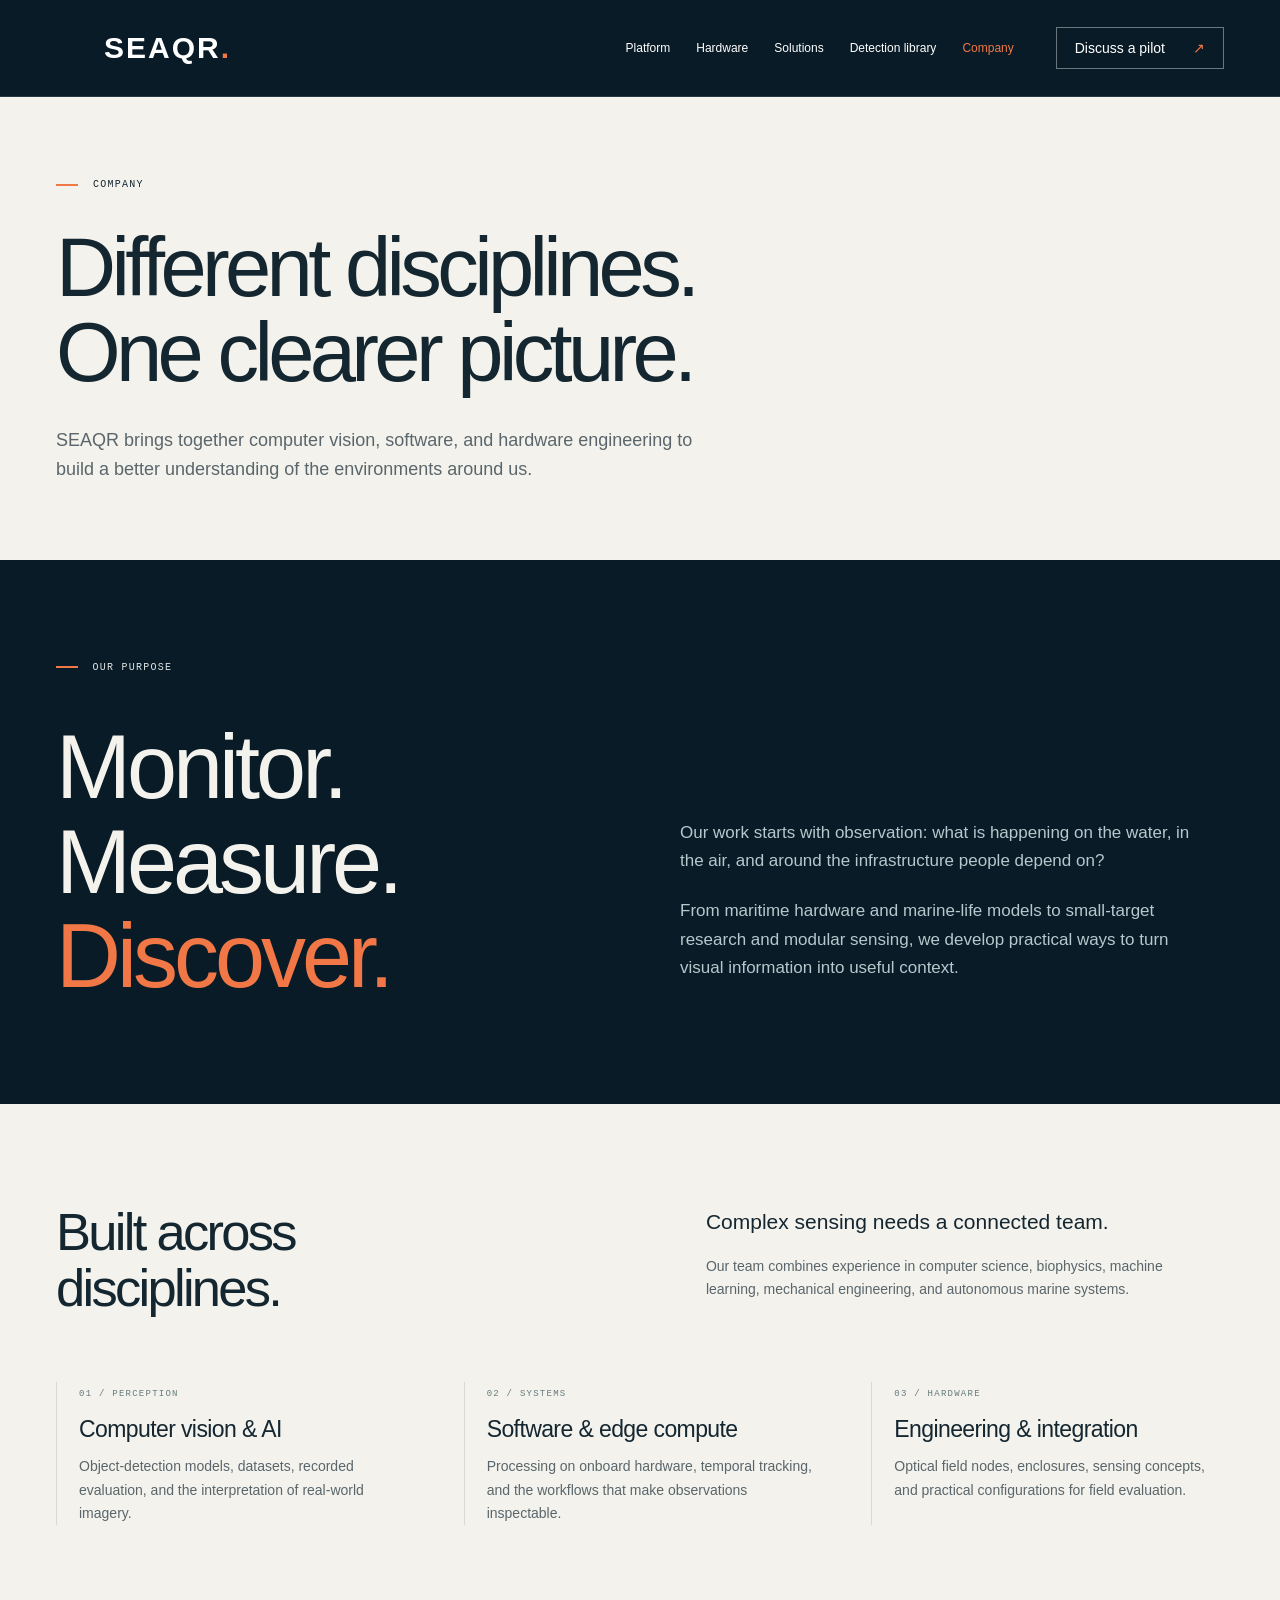
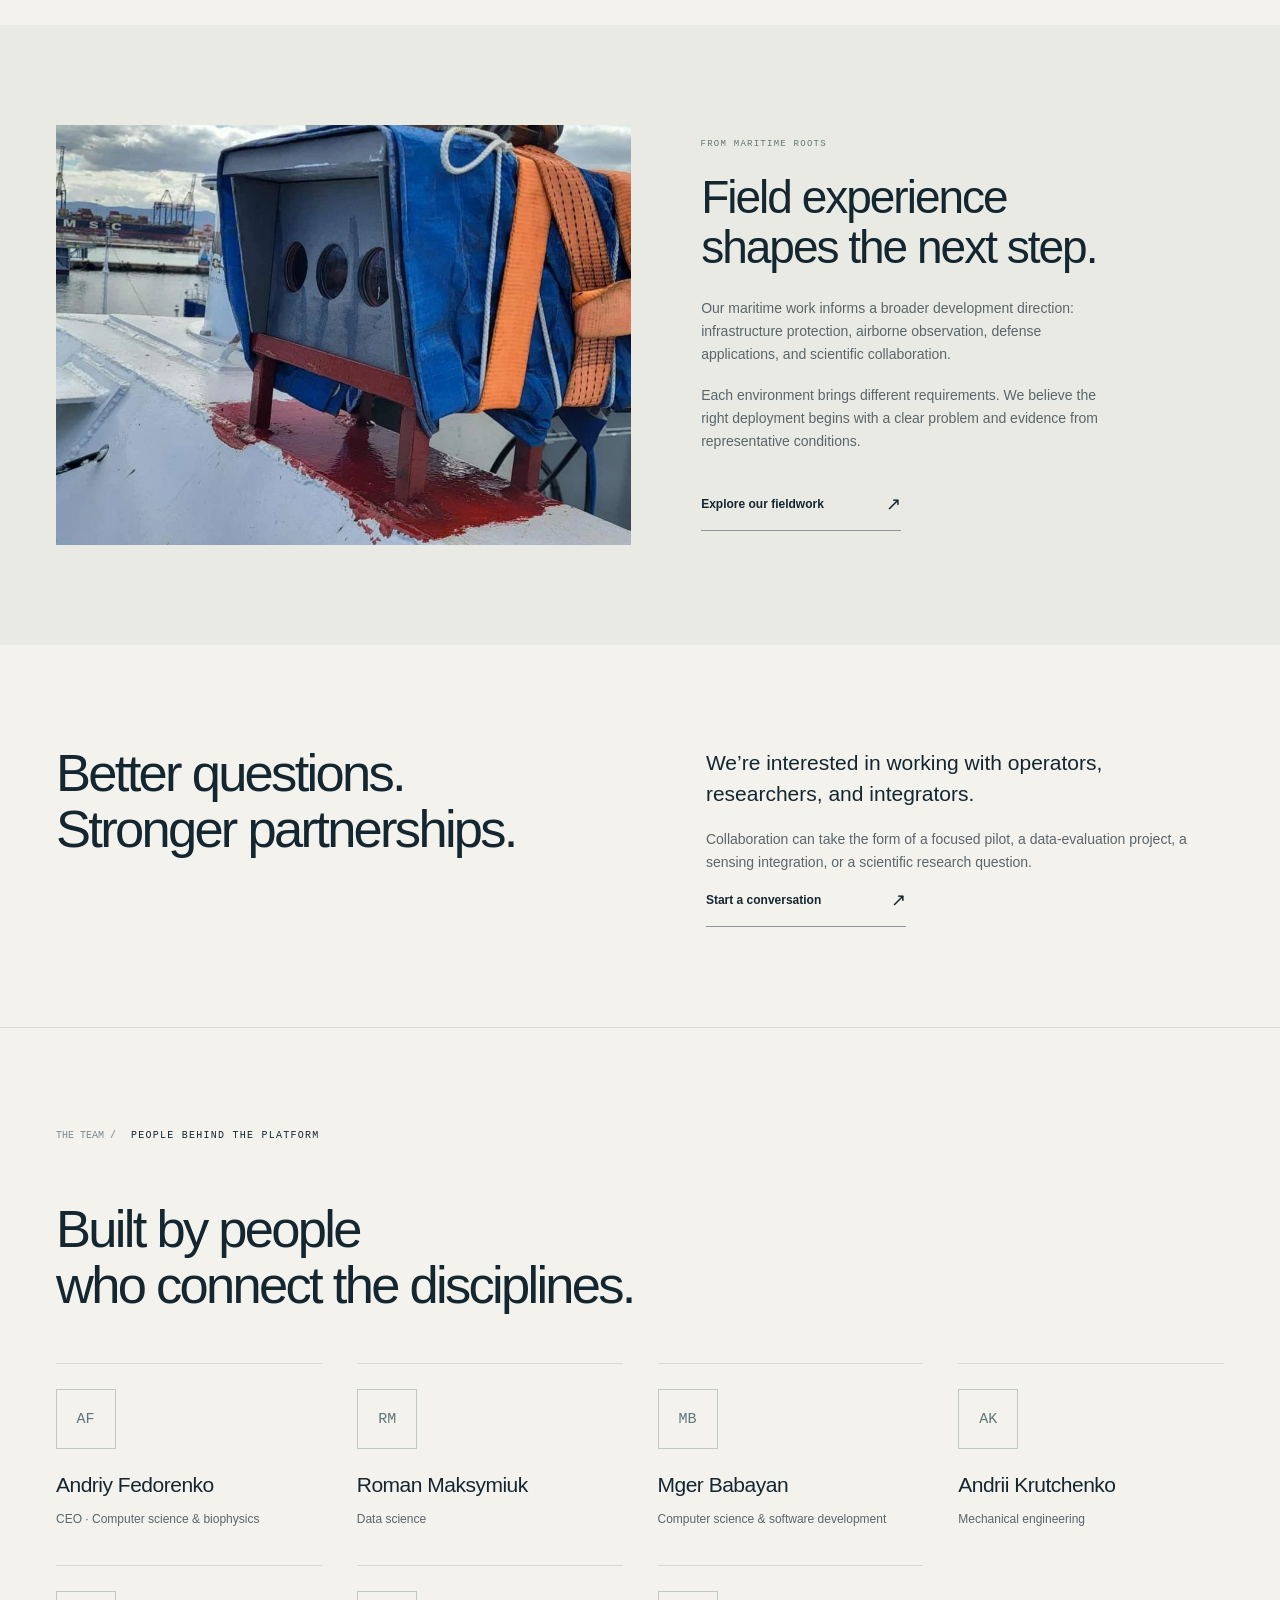
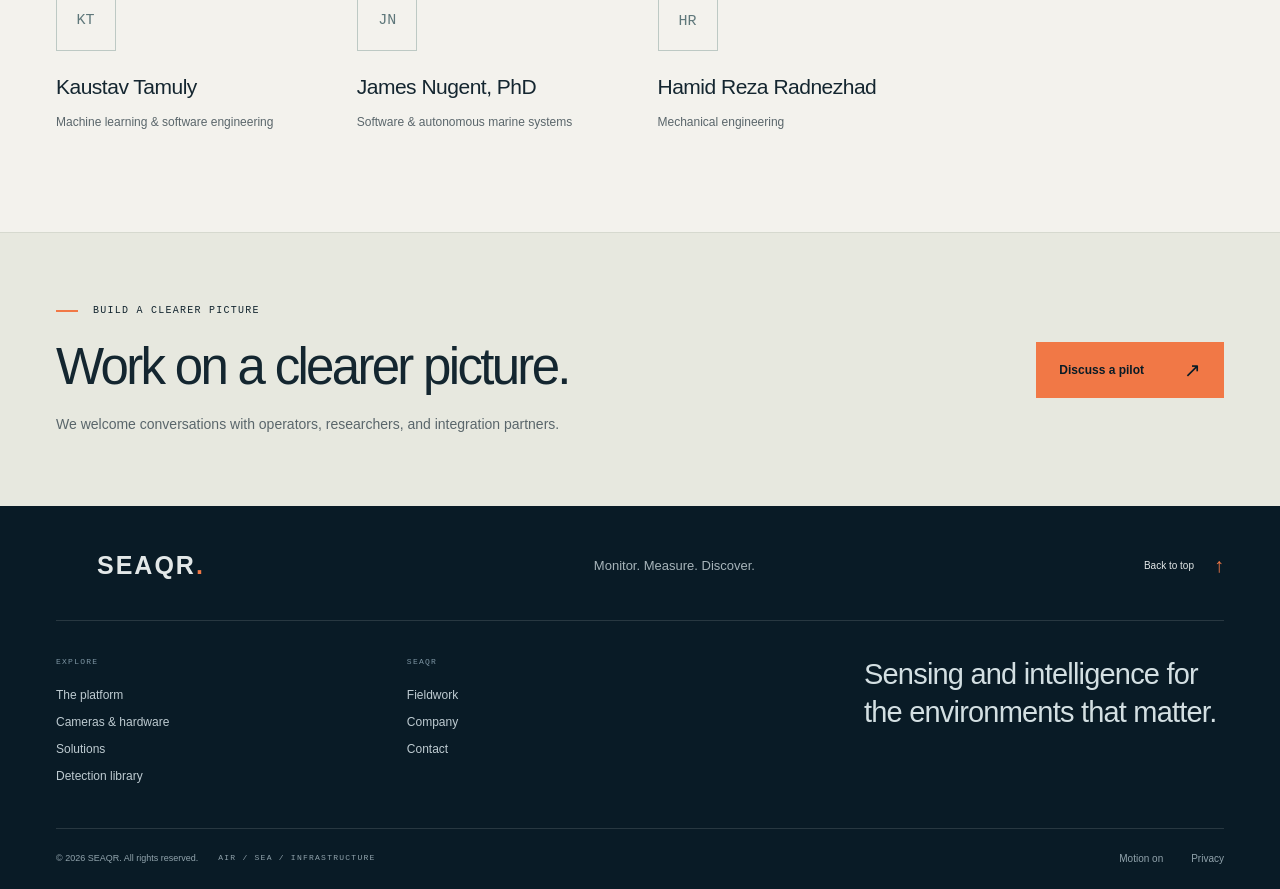
==== commit 592959c2: "Add hardware guide and practical SEAQR use cases" ====
--- a/company.html
+++ b/company.html
@@ -1,9 +1,9 @@
 <!doctype html><html lang="en">
-<head><meta charset="utf-8"><meta name="viewport" content="width=device-width, initial-scale=1"><meta name="theme-color" content="#091b26"><meta name="description" content="Meet SEAQR: computer vision, software and hardware engineering with maritime roots and a broader sensing mission."><title>Company — SEAQR</title><link rel="icon" href="IBY_11.png"><link rel="stylesheet" href="homepage.css"><link rel="stylesheet" href="site.css"><link rel="stylesheet" href="motion.css"><script src="demo-catalog.js" defer></script><script src="site.js" defer></script><script src="motion.js" defer></script></head>
+<head><meta charset="utf-8"><meta name="viewport" content="width=device-width, initial-scale=1"><meta name="theme-color" content="#091b26"><meta name="description" content="Meet SEAQR: computer vision, software and hardware engineering with maritime roots and a broader sensing mission."><title>Company — SEAQR</title><link rel="icon" href="IBY_11.png"><link rel="stylesheet" href="homepage.css"><link rel="stylesheet" href="site.css"><link rel="stylesheet" href="motion.css"><link rel="stylesheet" href="applications.css"><script src="demo-catalog.js" defer></script><script src="site.js" defer></script><script src="motion.js" defer></script></head>
 
 <body class="interior"><a class="skip-link" href="#main">Skip to content</a>
 
-<header class="site-header"><a class="brand" href="index.html" aria-label="SEAQR home"><span class="brand-mark" aria-hidden="true"></span><span>SEAQR<span class="brand-dot">.</span></span></a><button class="menu-toggle" aria-label="Open navigation" aria-controls="main-nav" aria-expanded="false"><span></span><span></span></button><nav id="main-nav" aria-label="Main navigation"><a href="platform.html">Platform</a><a href="solutions.html">Solutions</a><a href="demonstrations.html">Detection library</a><a href="company.html" aria-current="page">Company</a><a class="nav-contact" href="contact.html">Discuss a pilot <span aria-hidden="true">↗</span></a></nav></header>
+<header class="site-header"><a class="brand" href="index.html" aria-label="SEAQR home"><span class="brand-mark" aria-hidden="true"></span><span>SEAQR<span class="brand-dot">.</span></span></a><button class="menu-toggle" aria-label="Open navigation" aria-controls="main-nav" aria-expanded="false"><span></span><span></span></button><nav id="main-nav" aria-label="Main navigation"><a href="platform.html">Platform</a><a href="hardware.html">Hardware</a><a href="solutions.html">Solutions</a><a href="demonstrations.html">Detection library</a><a href="company.html" aria-current="page">Company</a><a class="nav-contact" href="contact.html">Discuss a pilot <span aria-hidden="true">↗</span></a></nav></header>
 
 <main id="main">
 <section class="page-hero "><div class="wrap"><p class="eyebrow"><span class="orange-line"></span>Company</p><div class="page-hero-grid"><div><h1>Different disciplines.<br>One clearer picture.</h1><p class="lead">SEAQR brings together computer vision, software, and hardware engineering to build a better understanding of the environments around us.</p></div></div></div></section>
@@ -41,7 +41,7 @@
 <section class="closing-cta"><div class="wrap"><div><p class="eyebrow"><span class="orange-line"></span>Build a clearer picture</p><h2>Work on a clearer picture.</h2><p>We welcome conversations with operators, researchers, and integration partners.</p></div><a class="button orange-button" href="contact.html?interest=Partnership">Discuss a pilot <span aria-hidden="true">↗</span></a></div></section>
 </main>
 
-<footer class="site-footer"><div class="wrap"><div class="footer-top"><a class="brand" href="index.html" aria-label="SEAQR home"><span class="brand-mark" aria-hidden="true"></span><span>SEAQR<span class="brand-dot">.</span></span></a><p>Monitor. Measure. Discover.</p><a href="#main" class="back-top">Back to top <span aria-hidden="true">↑</span></a></div><div class="footer-nav"><div><span class="mono">Explore</span><a href="platform.html">The platform</a><a href="solutions.html">Solutions</a><a href="demonstrations.html">Detection library</a></div><div><span class="mono">SEAQR</span><a href="fieldwork.html">Fieldwork</a><a href="company.html">Company</a><a href="contact.html">Contact</a></div><div class="footer-statement">Sensing and intelligence for the environments that matter.</div></div><div class="footer-bottom"><span>© <span id="year">2026</span> SEAQR. All rights reserved.</span><span class="mono">AIR / SEA / INFRASTRUCTURE</span><button class="motion-switch" type="button" aria-pressed="true">Motion on</button><a href="privacy.html">Privacy</a></div></div></footer>
+<footer class="site-footer"><div class="wrap"><div class="footer-top"><a class="brand" href="index.html" aria-label="SEAQR home"><span class="brand-mark" aria-hidden="true"></span><span>SEAQR<span class="brand-dot">.</span></span></a><p>Monitor. Measure. Discover.</p><a href="#main" class="back-top">Back to top <span aria-hidden="true">↑</span></a></div><div class="footer-nav"><div><span class="mono">Explore</span><a href="platform.html">The platform</a><a href="hardware.html">Cameras & hardware</a><a href="solutions.html">Solutions</a><a href="demonstrations.html">Detection library</a></div><div><span class="mono">SEAQR</span><a href="fieldwork.html">Fieldwork</a><a href="company.html">Company</a><a href="contact.html">Contact</a></div><div class="footer-statement">Sensing and intelligence for the environments that matter.</div></div><div class="footer-bottom"><span>© <span id="year">2026</span> SEAQR. All rights reserved.</span><span class="mono">AIR / SEA / INFRASTRUCTURE</span><button class="motion-switch" type="button" aria-pressed="true">Motion on</button><a href="privacy.html">Privacy</a></div></div></footer>
 
 <dialog class="video-dialog" id="video-dialog" aria-labelledby="video-dialog-title"><button class="dialog-close" aria-label="Close demonstration">Close <span aria-hidden="true">×</span></button><div class="dialog-player"><video controls playsinline preload="metadata" aria-label="Recorded detection demonstration"></video></div><div class="dialog-info"><p class="eyebrow" id="video-dialog-category"></p><h2 id="video-dialog-title"></h2><p id="video-dialog-description"></p><p id="video-dialog-note" class="video-context"></p><a class="text-link light-link" href="contact.html">Discuss your application <span aria-hidden="true">↗</span></a></div></dialog>
 </body>
--- a/applications.css
+++ b/applications.css
@@ -0,0 +1,89 @@
+/* Application stories and the camera-to-field-system hardware guide. */
+figure{margin:0}
+.observation-problem{border-bottom:1px solid var(--line)}
+.problem-layout{display:grid;grid-template-columns:1.1fr 1fr;gap:clamp(40px,8vw,140px)}
+.problem-layout h2{font-size:clamp(38px,4.2vw,64px);line-height:1.08;letter-spacing:-2.5px;margin:28px 0}
+.problem-layout>div>p:not(.eyebrow){color:var(--muted);max-width:440px;font-size:16px}
+.problem-rows article{padding:25px 0;border-top:1px solid #bec9c2}
+.problem-rows article:first-child{padding-top:0;border-top:0}
+.problem-rows .mono{font-size:9px;color:#8b4b2e}
+.problem-rows h3{font-size:25px;letter-spacing:-.7px;margin:13px 0}
+.problem-rows p{color:var(--muted);font-size:14px;max-width:510px}
+.usecase-features{display:grid;grid-template-columns:1fr 1fr;gap:40px}
+.usecase-picture{aspect-ratio:16/10;position:relative;background:var(--navy);overflow:hidden}
+.usecase-picture img{width:100%;height:100%;object-fit:contain}
+.usecase-picture .image-label{font-size:8px;left:16px;bottom:16px;background:#091b26ed}
+.usecase-feature-copy{padding:26px 0 30px;border-bottom:1px solid #bdc9c2}
+.usecase-feature-copy .eyebrow{font-size:9px;color:#8b4b2e}
+.usecase-feature-copy h3{font-size:clamp(27px,2.7vw,40px);letter-spacing:-1.3px;line-height:1.15;margin:18px 0}
+.usecase-feature-copy p:not(.eyebrow){font-size:15px;color:var(--muted);max-width:560px}
+.usecase-index{display:grid;grid-template-columns:1fr 1fr;gap:0 50px;margin-top:35px}
+.usecase-index>a{padding:28px 0;border-bottom:1px solid var(--line)}
+.usecase-index .mono{font-size:8px;color:#64797d}
+.usecase-index h3{font-size:22px;letter-spacing:-.6px;display:flex;justify-content:space-between;gap:18px;margin:12px 0 10px}
+.usecase-index h3>span{color:#a7522e}
+.usecase-index p{font-size:13px;color:var(--muted)}
+.usecase-index a:hover h3,.usecase-detail a:hover{color:#a7522e}
+.customer-benefits,.supporting-sensors{background:#e8eae3}
+.benefits-heading{display:grid;grid-template-columns:1.2fr 1fr;gap:80px;align-items:end;margin-bottom:45px}
+.benefits-heading h2{font-size:clamp(38px,4.2vw,60px);letter-spacing:-2px;line-height:1.07;margin-top:25px}
+.benefits-heading>p{font-size:16px;max-width:470px;color:var(--muted)}
+.benefit-lines article{display:grid;grid-template-columns:.15fr 1fr 1fr;gap:35px;padding:30px 0;border-top:1px solid #bdc9c2;align-items:start}
+.benefit-lines .mono{font-size:10px;color:#8b4b2e;padding-top:7px}
+.benefit-lines h3{font-size:26px;letter-spacing:-.8px;max-width:330px;line-height:1.2}
+.benefit-lines p{font-size:14px;color:var(--muted);max-width:510px}
+.hardware-jump-links{display:flex;gap:32px;flex-wrap:wrap}
+.hardware-jump-links .text-link{font-size:12px}
+.hardware-hero .page-hero-grid{display:grid;grid-template-columns:1.1fr 1fr;gap:60px;align-items:center}
+.hardware-hero-image img{width:100%;height:430px;object-fit:cover}
+.hardware-hero figcaption,.hardware-workflow figcaption{font:9px/1.6 var(--mono);color:var(--muted);padding-top:14px}
+.camera-section{padding-top:65px}
+.camera-row{display:grid;grid-template-columns:.85fr 1.15fr;gap:80px;border-top:1px solid #bdc9c2;padding:50px 0}
+.camera-identity>.mono{font-size:9px;color:#8b4b2e}
+.camera-identity h3{font-size:clamp(33px,3.8vw,55px);letter-spacing:-2px;line-height:1.1;margin:25px 0 16px}
+.camera-model{font:11px/1.7 var(--mono);color:#61757a}
+.spectrum-line{height:6px;width:80%;max-width:290px;margin-top:40px}
+.visible-spectrum{background:linear-gradient(90deg,#516176,#718a9a,#9eb5ac,#d4c2a0,#ed915e)}
+.thermal-spectrum{background:linear-gradient(90deg,#142c3c,#3f5265,#a26f70,#df985c,#f1c987)}
+.camera-purpose h4{font-size:25px;letter-spacing:-.6px;font-weight:500;margin:0 0 18px}
+.camera-purpose>p{font-size:15px;color:var(--muted);max-width:600px}
+.camera-purpose dl{margin:25px 0 0}
+.camera-purpose dl>div{display:grid;grid-template-columns:130px 1fr;gap:18px;padding:13px 0;border-top:1px solid var(--line)}
+.camera-purpose dt{font-size:11px;color:#66797c;padding-top:2px}
+.camera-purpose dd{font-size:13px;line-height:1.6;margin:0}
+.section-footnote{font-size:12px;color:var(--muted);border-top:1px solid var(--line);padding-top:24px;max-width:900px}
+.sensor-groups{display:grid;grid-template-columns:repeat(2,1fr);gap:35px 65px}
+.sensor-groups article{border-top:1px solid #bdc9c2;padding-top:25px}
+.sensor-groups .mono{font-size:9px;color:#62777a}
+.sensor-groups h3{font-size:26px;letter-spacing:-.7px;margin:18px 0 14px}
+.sensor-groups p{font-size:14px;color:var(--muted);max-width:520px}
+.hardware-workflow{background:#e8eae3}
+.hardware-workflow .architecture-intro,.platform-hardware-link .architecture-intro{color:var(--muted)}
+.hardware-copy{font-size:14px;color:var(--muted);margin-top:20px;max-width:530px}
+.hardware-workflow img{height:420px;width:100%;object-fit:cover}
+.platform-hardware-link img{width:100%;max-height:400px;object-fit:contain;mix-blend-mode:multiply}
+.usecase-stories{padding-top:20px}
+.usecase-detail{border-top:1px solid #bac8c0;scroll-margin-top:100px}
+.usecase-detail:last-child{border-bottom:1px solid #bac8c0}
+.usecase-detail summary{list-style:none;display:grid;grid-template-columns:45px 1fr auto 24px;gap:22px;align-items:center;padding:30px 0;cursor:pointer}
+.usecase-detail summary::-webkit-details-marker{display:none}
+.usecase-detail summary::marker{content:''}
+.usecase-detail summary:focus-visible{outline:3px solid var(--orange);outline-offset:5px}
+.usecase-number{font-size:10px;color:#8b4b2e}
+.usecase-summary>.mono{display:block;font-size:8px;color:#64777b;margin-bottom:11px}
+.usecase-summary>strong{font-size:clamp(24px,2.7vw,37px);font-weight:500;line-height:1.15;letter-spacing:-1px}
+.case-stage{font:8px/1.5 var(--mono);text-transform:uppercase;letter-spacing:.5px;border:1px solid #bdc9c2;padding:7px 10px;color:#526b69;max-width:160px;text-align:center}
+.case-expand{color:#a7522e;font-size:27px;font-weight:300;text-align:center}
+.usecase-detail[open] .case-expand{transform:rotate(45deg)}
+.usecase-body{display:grid;grid-template-columns:1fr 1fr;gap:30px 55px;padding:5px 45px 35px 67px}
+.usecase-body h3{font-size:12px;font-weight:600;margin-bottom:12px}
+.usecase-body p{font-size:14px;color:var(--muted);max-width:570px}
+.usecase-evidence{grid-column:1/-1;border-left:2px solid #c1845f;padding:4px 0 4px 22px}
+.usecase-evidence p{font-size:12px;max-width:850px}
+.usecase-evidence .text-link{font-size:12px;margin-top:14px}
+.sector-heading{padding-bottom:40px;border-top:1px solid var(--line);padding-top:55px}
+.sector-heading h2{font-size:clamp(36px,4vw,55px);letter-spacing:-2px;margin-top:25px;line-height:1.1}
+@media(min-width:1001px){.site-header nav{gap:26px}.site-header nav a:not(.nav-contact){font-size:12px}}
+@media(max-width:1100px){.hardware-hero .page-hero-grid{gap:35px}.hardware-hero-image img{height:390px}.camera-row{gap:45px}.benefits-heading{gap:45px}.usecase-features{gap:30px}.usecase-detail summary{gap:18px;grid-template-columns:30px 1fr auto 20px}.usecase-body{padding-left:48px;padding-right:15px}.case-stage{max-width:125px}}
+@media(max-width:800px){.problem-layout{grid-template-columns:1fr;gap:45px}.problem-layout h2{font-size:48px}.problem-layout>div>p:not(.eyebrow){max-width:600px}.problem-rows article:first-child{border-top:1px solid #bec9c2;padding-top:25px}.problem-rows p{max-width:650px}.benefits-heading{grid-template-columns:1fr;gap:25px;margin-bottom:35px}.benefits-heading>p{max-width:600px}.benefit-lines article{grid-template-columns:25px 1fr;gap:18px 22px}.benefit-lines p{grid-column:2;max-width:620px}.benefit-lines h3{max-width:none}.hardware-hero .page-hero-grid{grid-template-columns:1fr;gap:45px}.hardware-hero-image img{height:380px}.camera-row{grid-template-columns:1fr;gap:30px;padding:35px 0}.camera-identity h3{margin-top:15px;font-size:42px}.spectrum-line{margin-top:22px}.usecase-features{grid-template-columns:1fr;gap:40px}.usecase-picture{aspect-ratio:16/9}.usecase-feature-copy h3{font-size:34px}.usecase-feature-copy p:not(.eyebrow){max-width:650px}.usecase-index{gap:0 30px}.usecase-index h3{font-size:21px}.usecase-body{grid-template-columns:1fr;gap:25px}.case-stage{font-size:7px}.usecase-evidence{grid-column:auto}.sensor-groups{gap:35px}.hardware-workflow img{height:360px}.usecase-summary>strong{font-size:29px}}
+@media(max-width:480px){.problem-layout h2{font-size:41px;letter-spacing:-1.8px}.problem-layout>div>p:not(.eyebrow){font-size:15px}.problem-rows h3{font-size:23px}.usecase-index{grid-template-columns:1fr}.usecase-feature-copy h3{font-size:31px}.usecase-feature-copy p:not(.eyebrow){font-size:14px}.usecase-picture .image-label{font-size:6px;left:10px;bottom:10px;max-width:calc(100% - 20px)}.benefits-heading h2{font-size:40px}.benefits-heading>p{font-size:15px}.benefit-lines h3{font-size:23px}.hardware-jump-links{gap:20px}.hardware-jump-links .text-link{font-size:11px}.hardware-hero-image img{height:290px}.camera-purpose dl>div{grid-template-columns:1fr;gap:5px}.camera-purpose h4{font-size:24px}.camera-identity h3{font-size:38px}.sensor-groups{grid-template-columns:1fr}.sensor-groups h3{font-size:24px}.hardware-workflow img{height:300px}.usecase-detail summary{grid-template-columns:20px 1fr 20px;gap:12px;padding:25px 0}.usecase-summary>.mono{font-size:7px;line-height:1.6}.usecase-summary>strong{font-size:26px}.case-stage{grid-column:2;grid-row:2;justify-self:start;max-width:none;margin-top:2px}.case-expand{grid-column:3;grid-row:1}.usecase-number{grid-column:1;grid-row:1}.usecase-body{padding:0 0 30px 32px;gap:22px}.usecase-body p{font-size:13px}.usecase-evidence{padding-left:15px}.usecase-evidence p{font-size:12px}.usecase-stories .section-top>.mono{display:none}.sector-heading{padding-top:40px}}
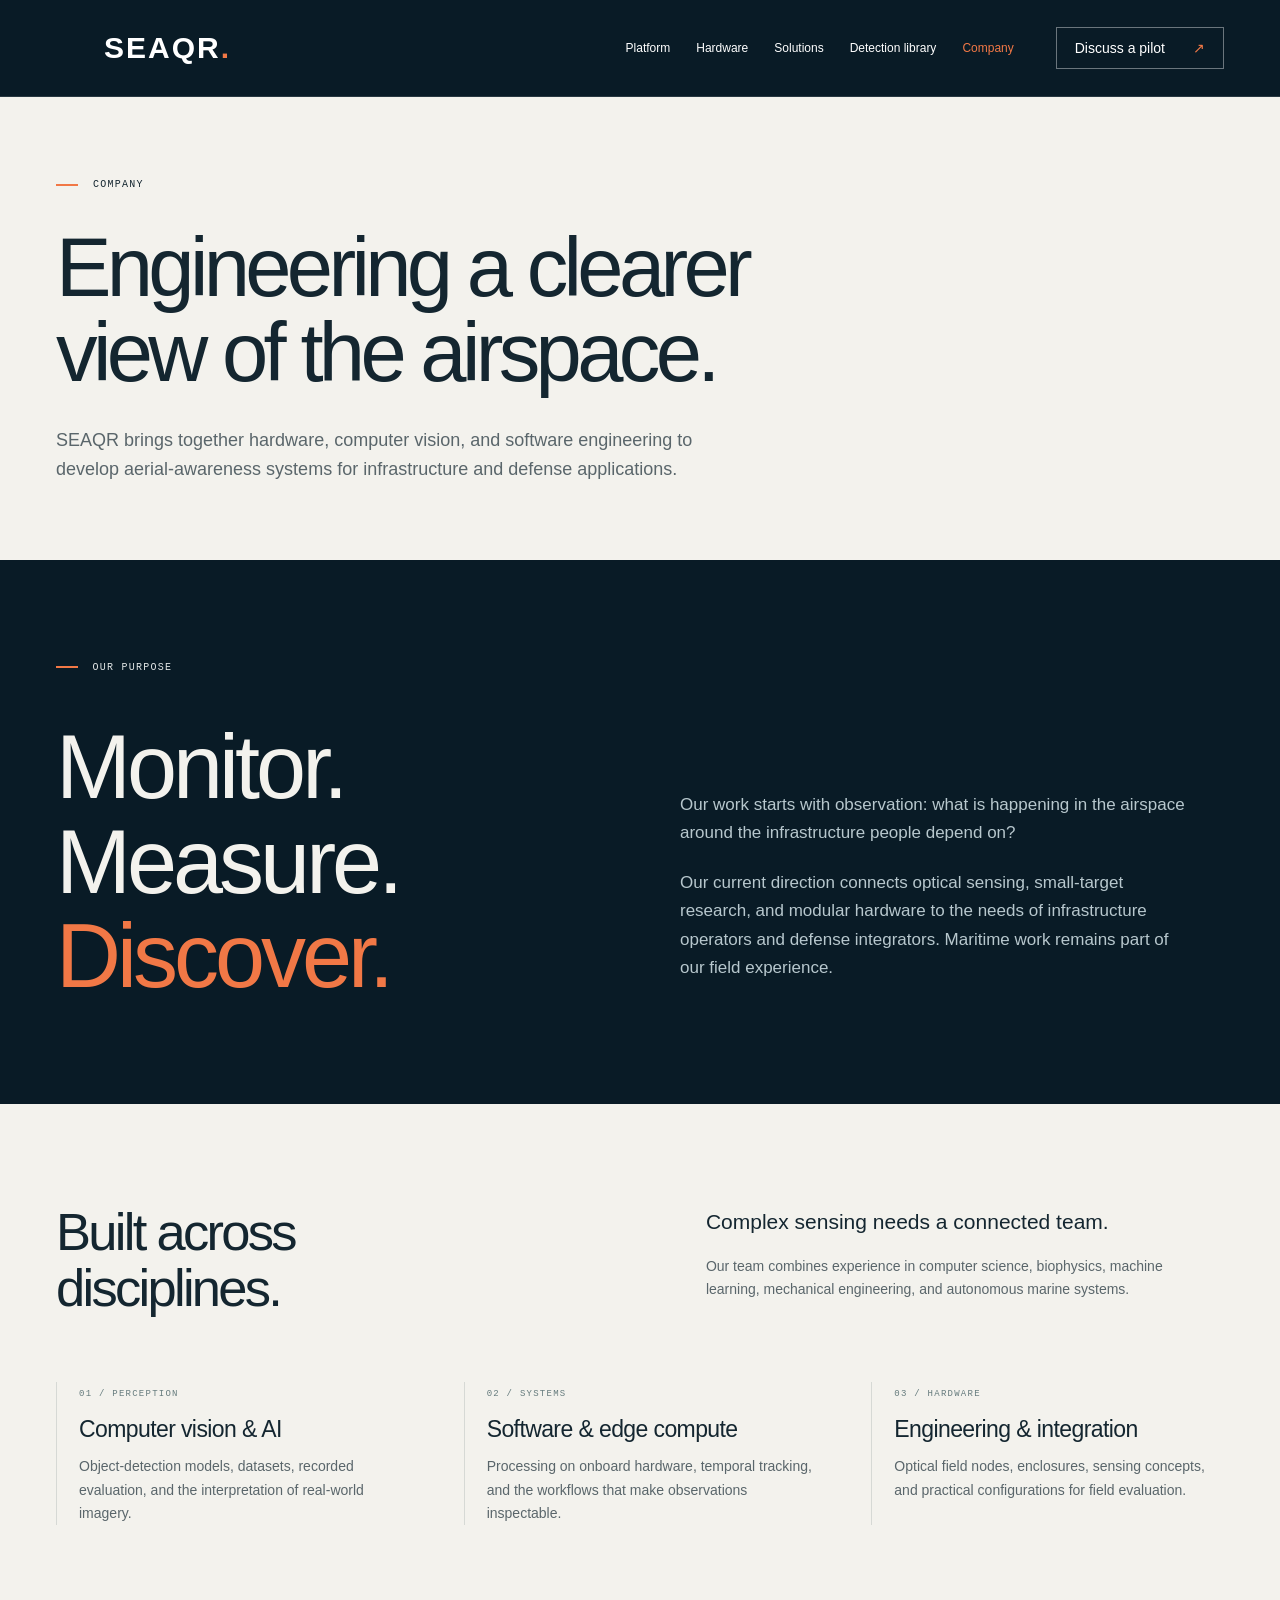
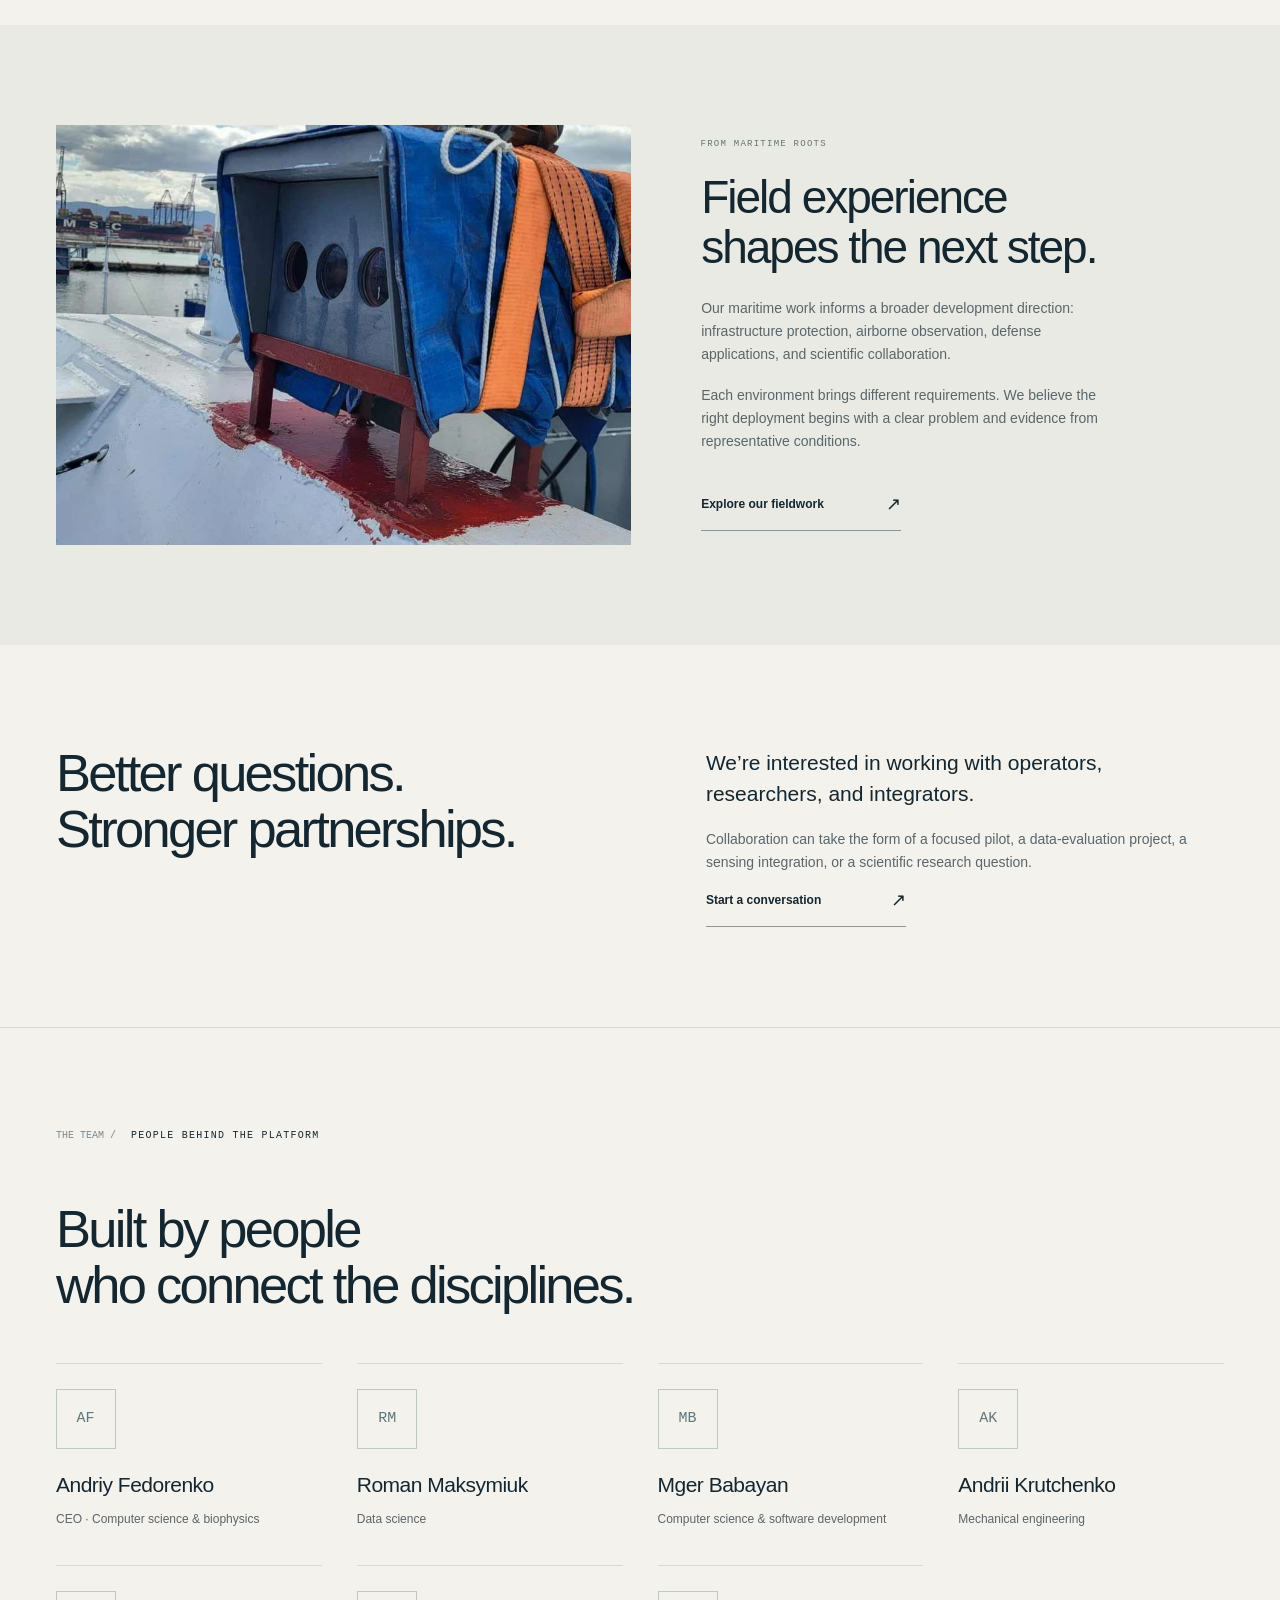
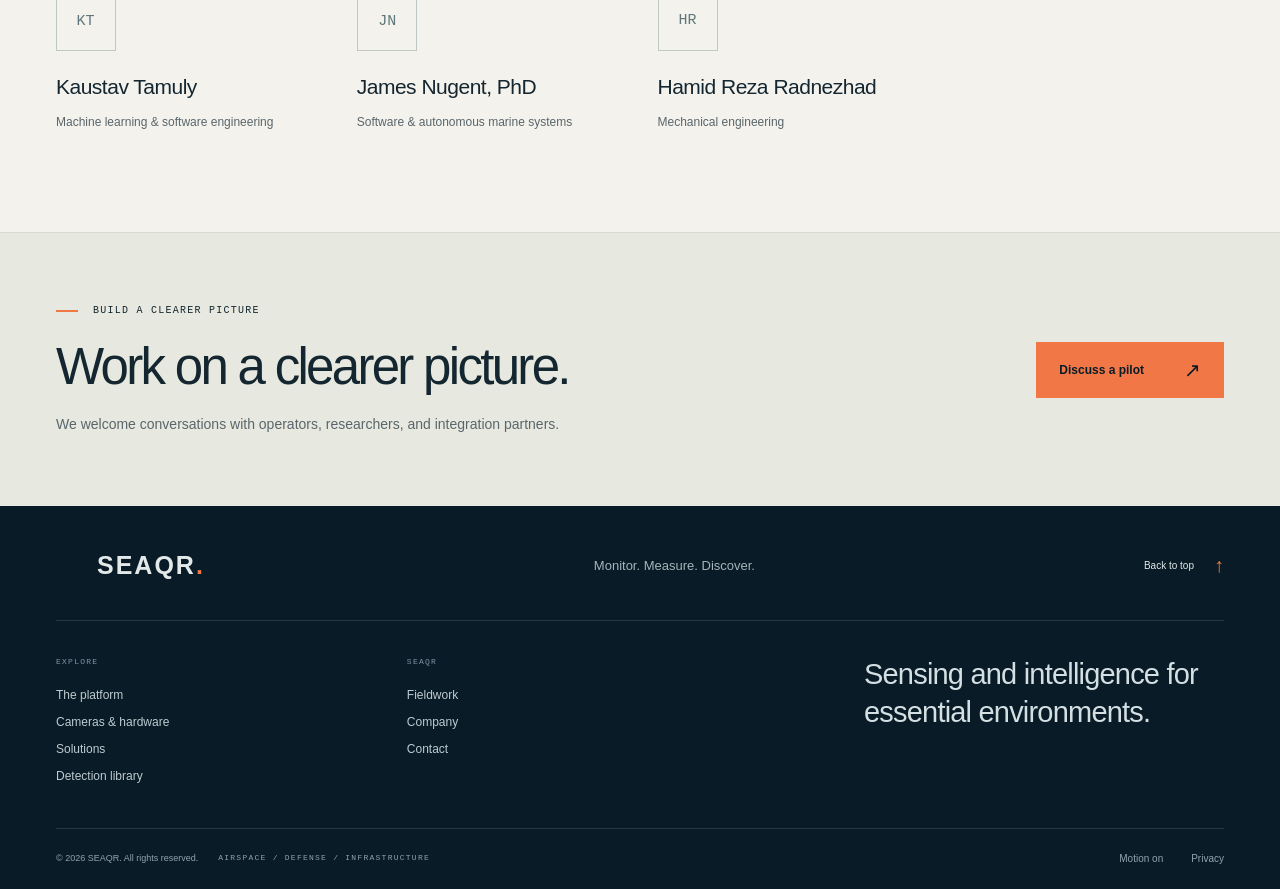
==== commit 3479d68f: "Refocus SEAQR redesign on defense and infrastructure awareness" ====
--- a/company.html
+++ b/company.html
@@ -6,9 +6,9 @@
 <header class="site-header"><a class="brand" href="index.html" aria-label="SEAQR home"><span class="brand-mark" aria-hidden="true"></span><span>SEAQR<span class="brand-dot">.</span></span></a><button class="menu-toggle" aria-label="Open navigation" aria-controls="main-nav" aria-expanded="false"><span></span><span></span></button><nav id="main-nav" aria-label="Main navigation"><a href="platform.html">Platform</a><a href="hardware.html">Hardware</a><a href="solutions.html">Solutions</a><a href="demonstrations.html">Detection library</a><a href="company.html" aria-current="page">Company</a><a class="nav-contact" href="contact.html">Discuss a pilot <span aria-hidden="true">↗</span></a></nav></header>
 
 <main id="main">
-<section class="page-hero "><div class="wrap"><p class="eyebrow"><span class="orange-line"></span>Company</p><div class="page-hero-grid"><div><h1>Different disciplines.<br>One clearer picture.</h1><p class="lead">SEAQR brings together computer vision, software, and hardware engineering to build a better understanding of the environments around us.</p></div></div></div></section>
+<section class="page-hero "><div class="wrap"><p class="eyebrow"><span class="orange-line"></span>Company</p><div class="page-hero-grid"><div><h1>Engineering a clearer<br>view of the airspace.</h1><p class="lead">SEAQR brings together hardware, computer vision, and software engineering to develop aerial-awareness systems for infrastructure and defense applications.</p></div></div></div></section>
 
-<section class="company-mission section-pad"><div class="wrap"><p class="eyebrow light"><span class="orange-line"></span> Our purpose</p><h2>Monitor.<br>Measure.<br><span>Discover.</span></h2><div><p>Our work starts with observation: what is happening on the water, in the air, and around the infrastructure people depend on?</p><p>From maritime hardware and marine-life models to small-target research and modular sensing, we develop practical ways to turn visual information into useful context.</p></div></div></section>
+<section class="company-mission section-pad"><div class="wrap"><p class="eyebrow light"><span class="orange-line"></span> Our purpose</p><h2>Monitor.<br>Measure.<br><span>Discover.</span></h2><div><p>Our work starts with observation: what is happening in the airspace around the infrastructure people depend on?</p><p>Our current direction connects optical sensing, small-target research, and modular hardware to the needs of infrastructure operators and defense integrators. Maritime work remains part of our field experience.</p></div></div></section>
 
 <section class="section-pad"><div class="wrap"><div class="intro-grid"><h2>Built across<br>disciplines.</h2><div class="intro-copy"><p>Complex sensing needs a connected team.</p><p>Our team combines experience in computer science, biophysics, machine learning, mechanical engineering, and autonomous marine systems.</p></div></div><div class="discipline-grid">
 <article><span class="mono">01 / PERCEPTION</span><h3>Computer vision & AI</h3><p>Object-detection models, datasets, recorded evaluation, and the interpretation of real-world imagery.</p></article>
@@ -41,7 +41,7 @@
 <section class="closing-cta"><div class="wrap"><div><p class="eyebrow"><span class="orange-line"></span>Build a clearer picture</p><h2>Work on a clearer picture.</h2><p>We welcome conversations with operators, researchers, and integration partners.</p></div><a class="button orange-button" href="contact.html?interest=Partnership">Discuss a pilot <span aria-hidden="true">↗</span></a></div></section>
 </main>
 
-<footer class="site-footer"><div class="wrap"><div class="footer-top"><a class="brand" href="index.html" aria-label="SEAQR home"><span class="brand-mark" aria-hidden="true"></span><span>SEAQR<span class="brand-dot">.</span></span></a><p>Monitor. Measure. Discover.</p><a href="#main" class="back-top">Back to top <span aria-hidden="true">↑</span></a></div><div class="footer-nav"><div><span class="mono">Explore</span><a href="platform.html">The platform</a><a href="hardware.html">Cameras & hardware</a><a href="solutions.html">Solutions</a><a href="demonstrations.html">Detection library</a></div><div><span class="mono">SEAQR</span><a href="fieldwork.html">Fieldwork</a><a href="company.html">Company</a><a href="contact.html">Contact</a></div><div class="footer-statement">Sensing and intelligence for the environments that matter.</div></div><div class="footer-bottom"><span>© <span id="year">2026</span> SEAQR. All rights reserved.</span><span class="mono">AIR / SEA / INFRASTRUCTURE</span><button class="motion-switch" type="button" aria-pressed="true">Motion on</button><a href="privacy.html">Privacy</a></div></div></footer>
+<footer class="site-footer"><div class="wrap"><div class="footer-top"><a class="brand" href="index.html" aria-label="SEAQR home"><span class="brand-mark" aria-hidden="true"></span><span>SEAQR<span class="brand-dot">.</span></span></a><p>Monitor. Measure. Discover.</p><a href="#main" class="back-top">Back to top <span aria-hidden="true">↑</span></a></div><div class="footer-nav"><div><span class="mono">Explore</span><a href="platform.html">The platform</a><a href="hardware.html">Cameras & hardware</a><a href="solutions.html">Solutions</a><a href="demonstrations.html">Detection library</a></div><div><span class="mono">SEAQR</span><a href="fieldwork.html">Fieldwork</a><a href="company.html">Company</a><a href="contact.html">Contact</a></div><div class="footer-statement">Sensing and intelligence for essential environments.</div></div><div class="footer-bottom"><span>© <span id="year">2026</span> SEAQR. All rights reserved.</span><span class="mono">AIRSPACE / DEFENSE / INFRASTRUCTURE</span><button class="motion-switch" type="button" aria-pressed="true">Motion on</button><a href="privacy.html">Privacy</a></div></div></footer>
 
 <dialog class="video-dialog" id="video-dialog" aria-labelledby="video-dialog-title"><button class="dialog-close" aria-label="Close demonstration">Close <span aria-hidden="true">×</span></button><div class="dialog-player"><video controls playsinline preload="metadata" aria-label="Recorded detection demonstration"></video></div><div class="dialog-info"><p class="eyebrow" id="video-dialog-category"></p><h2 id="video-dialog-title"></h2><p id="video-dialog-description"></p><p id="video-dialog-note" class="video-context"></p><a class="text-link light-link" href="contact.html">Discuss your application <span aria-hidden="true">↗</span></a></div></dialog>
 </body>
--- a/motion.css
+++ b/motion.css
@@ -47,7 +47,7 @@
   object-position: center;
 }
 .hero-film .hero-image {
-  background: url('assets/demos/whales/whale-surface-pair.webp') center / cover no-repeat;
+  background: url('assets/hero/airspace-observation.webp') center / cover no-repeat;
   z-index: 0;
 }
 .hero-video { opacity: 0; transition: opacity 1.2s ease; z-index: 1; }
--- a/applications.css
+++ b/applications.css
@@ -1,5 +1,36 @@
 /* Application stories and the camera-to-field-system hardware guide. */
 figure{margin:0}
+.defense-hardware-display>img{max-height:420px;height:420px;width:100%;object-fit:contain;mix-blend-mode:multiply}
+.defense-problem{background:var(--navy);color:var(--paper)}
+.defense-problem .problem-layout>div>p:not(.eyebrow),.defense-problem .problem-rows p{color:#b5c5ce}
+.defense-problem .problem-rows article{border-color:#ffffff26}
+.defense-problem .problem-rows .mono{color:#e5a283}
+.defense-problem .problem-layout h2{font-size:clamp(38px,4.1vw,59px)}
+.defense-flow{display:grid;grid-template-columns:repeat(4,minmax(0,1fr));gap:0;margin-top:55px;border-block:1px solid #bdc9c2}
+.defense-flow article{padding:30px 24px;border-left:1px solid var(--line)}
+.defense-flow article:first-child{border-left:0;padding-left:0}
+.defense-flow .mono{font-size:9px;color:#8b4b2e}
+.defense-flow h3{font-size:23px;letter-spacing:-.6px;line-height:1.2;margin:20px 0 14px}
+.defense-flow p{font-size:13px;color:var(--muted)}
+.solution-bottom{display:flex;align-items:start;justify-content:space-between;gap:55px;margin-top:30px}
+.solution-bottom>p{font-size:12px;color:var(--muted);max-width:650px}
+.solution-bottom .text-link{margin-top:0;white-space:nowrap;font-size:12px}
+.defense-options .discipline-grid .text-link{font-size:12px}
+.defense-options .intro-grid h2{margin-top:25px}
+.defense-partners{background:var(--navy);color:var(--paper)}
+.defense-partners>.wrap{display:grid;grid-template-columns:1fr 1fr;gap:120px}
+.defense-partners h2{font-size:clamp(38px,4vw,58px);letter-spacing:-2px;line-height:1.08;margin:25px 0}
+.defense-partners .wrap>div>p:not(.eyebrow){font-size:16px;max-width:490px;color:#b5c5ce}
+.partner-list article{border-top:1px solid #ffffff30;padding:23px 0}
+.partner-list h3{font-size:23px;letter-spacing:-.6px;margin-bottom:12px}
+.partner-list p{font-size:14px;color:#b5c5ce}
+.hardware-concept-image{background:#e4e8df;padding:30px}
+.hardware-concept-image img{object-fit:contain!important;mix-blend-mode:multiply}
+.platform-tabs{grid-template-columns:repeat(3,1fr)}
+.defense-about .intro-grid h2,.defense-solution .intro-grid h2{font-size:clamp(36px,3.6vw,54px)}
+@media(max-width:1000px){.defense-partners>.wrap{gap:60px}.defense-flow{grid-template-columns:repeat(2,minmax(0,1fr))}.defense-flow article:nth-child(3){border-left:0;padding-left:0}.defense-flow article:nth-child(n+3){border-top:1px solid var(--line)}.solution-bottom{flex-direction:column;gap:25px}.platform-tabs{grid-template-columns:repeat(3,minmax(130px,1fr))}}
+@media(max-width:800px){.defense-partners>.wrap{grid-template-columns:1fr;gap:40px}.defense-hardware-display>img{height:350px}.defense-partners .wrap>div>p:not(.eyebrow){max-width:650px}.defense-flow h3{font-size:22px}.hardware-concept-image{padding:22px}.platform-tabs{grid-template-columns:repeat(3,minmax(100px,1fr))}}
+@media(max-width:480px){.defense-flow{grid-template-columns:1fr}.defense-flow article{border-left:0;padding:25px 0}.defense-flow article+article{border-top:1px solid var(--line)}.solution-bottom .text-link{white-space:normal}.defense-partners h2{font-size:40px}.defense-problem .problem-layout h2{font-size:39px}.defense-hardware-display>img{height:300px}.footer-bottom>.mono{font-size:7px}}
 .observation-problem{border-bottom:1px solid var(--line)}
 .problem-layout{display:grid;grid-template-columns:1.1fr 1fr;gap:clamp(40px,8vw,140px)}
 .problem-layout h2{font-size:clamp(38px,4.2vw,64px);line-height:1.08;letter-spacing:-2.5px;margin:28px 0}
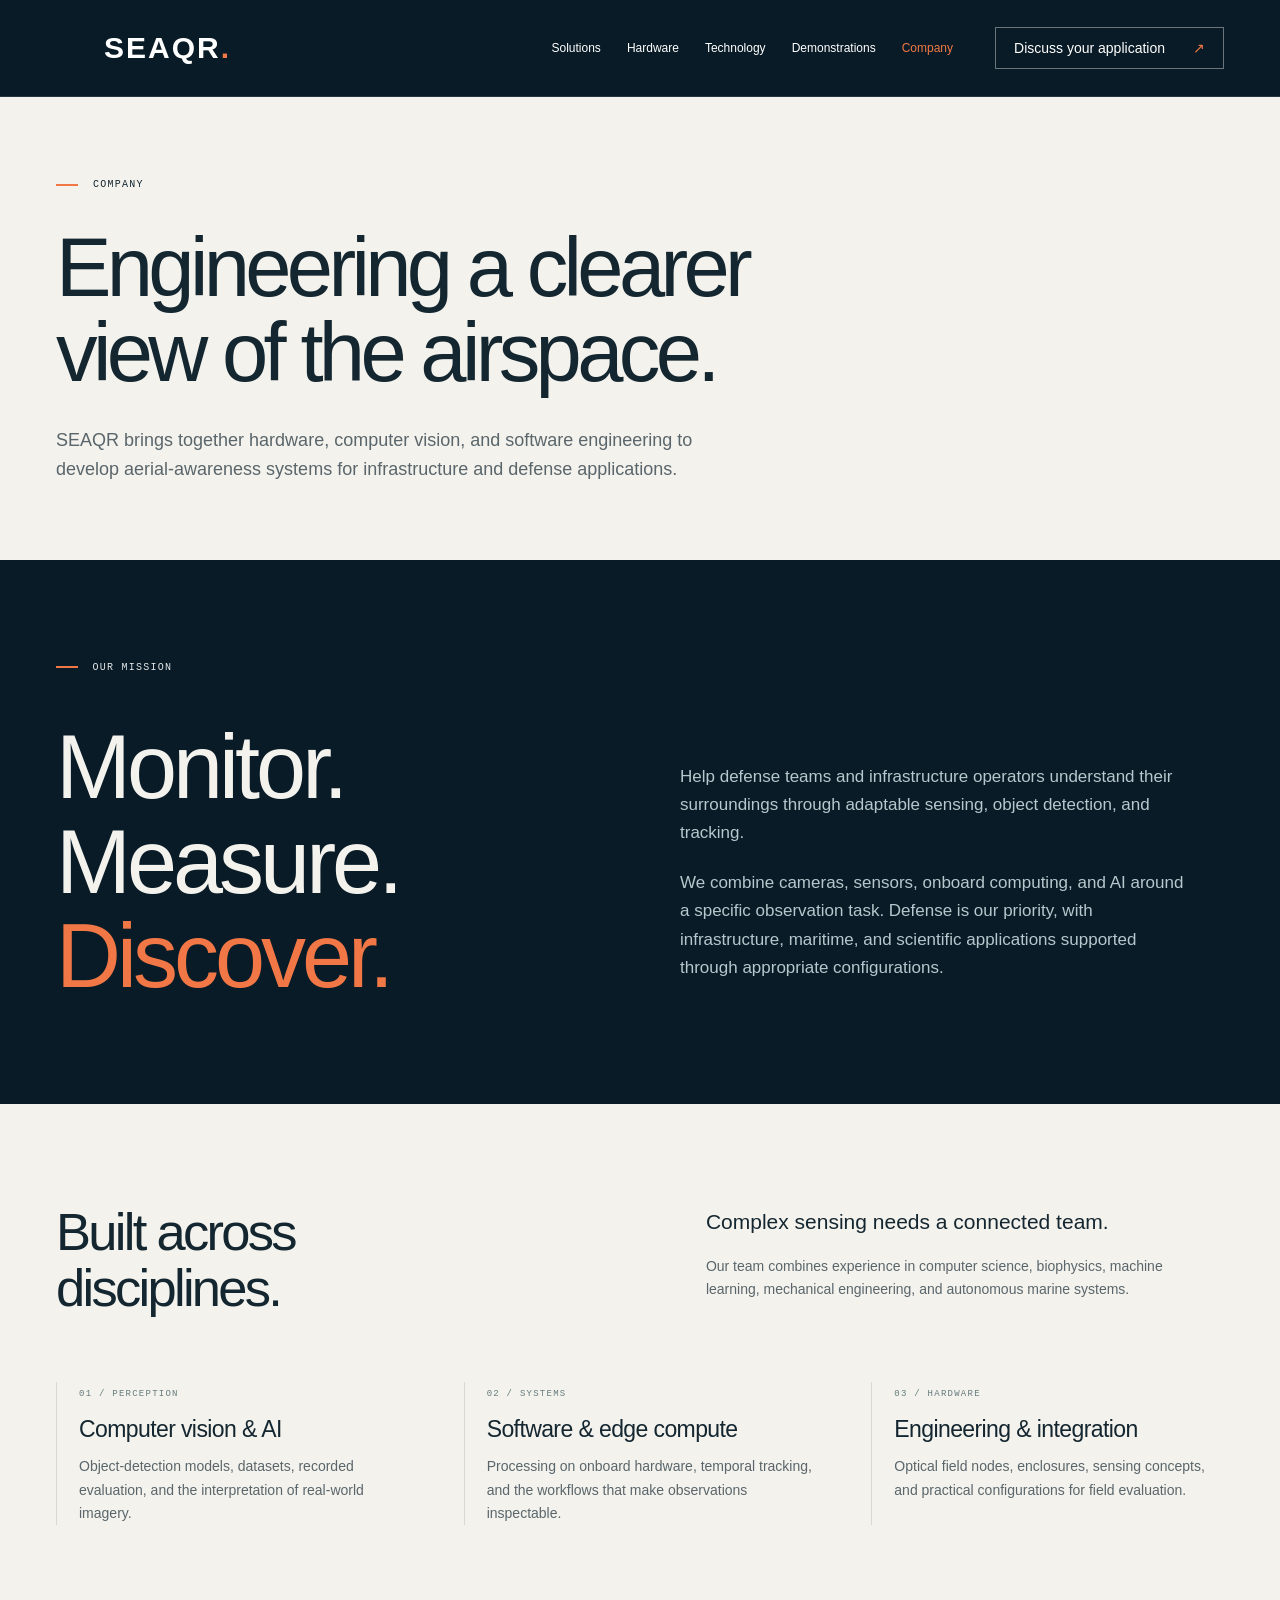
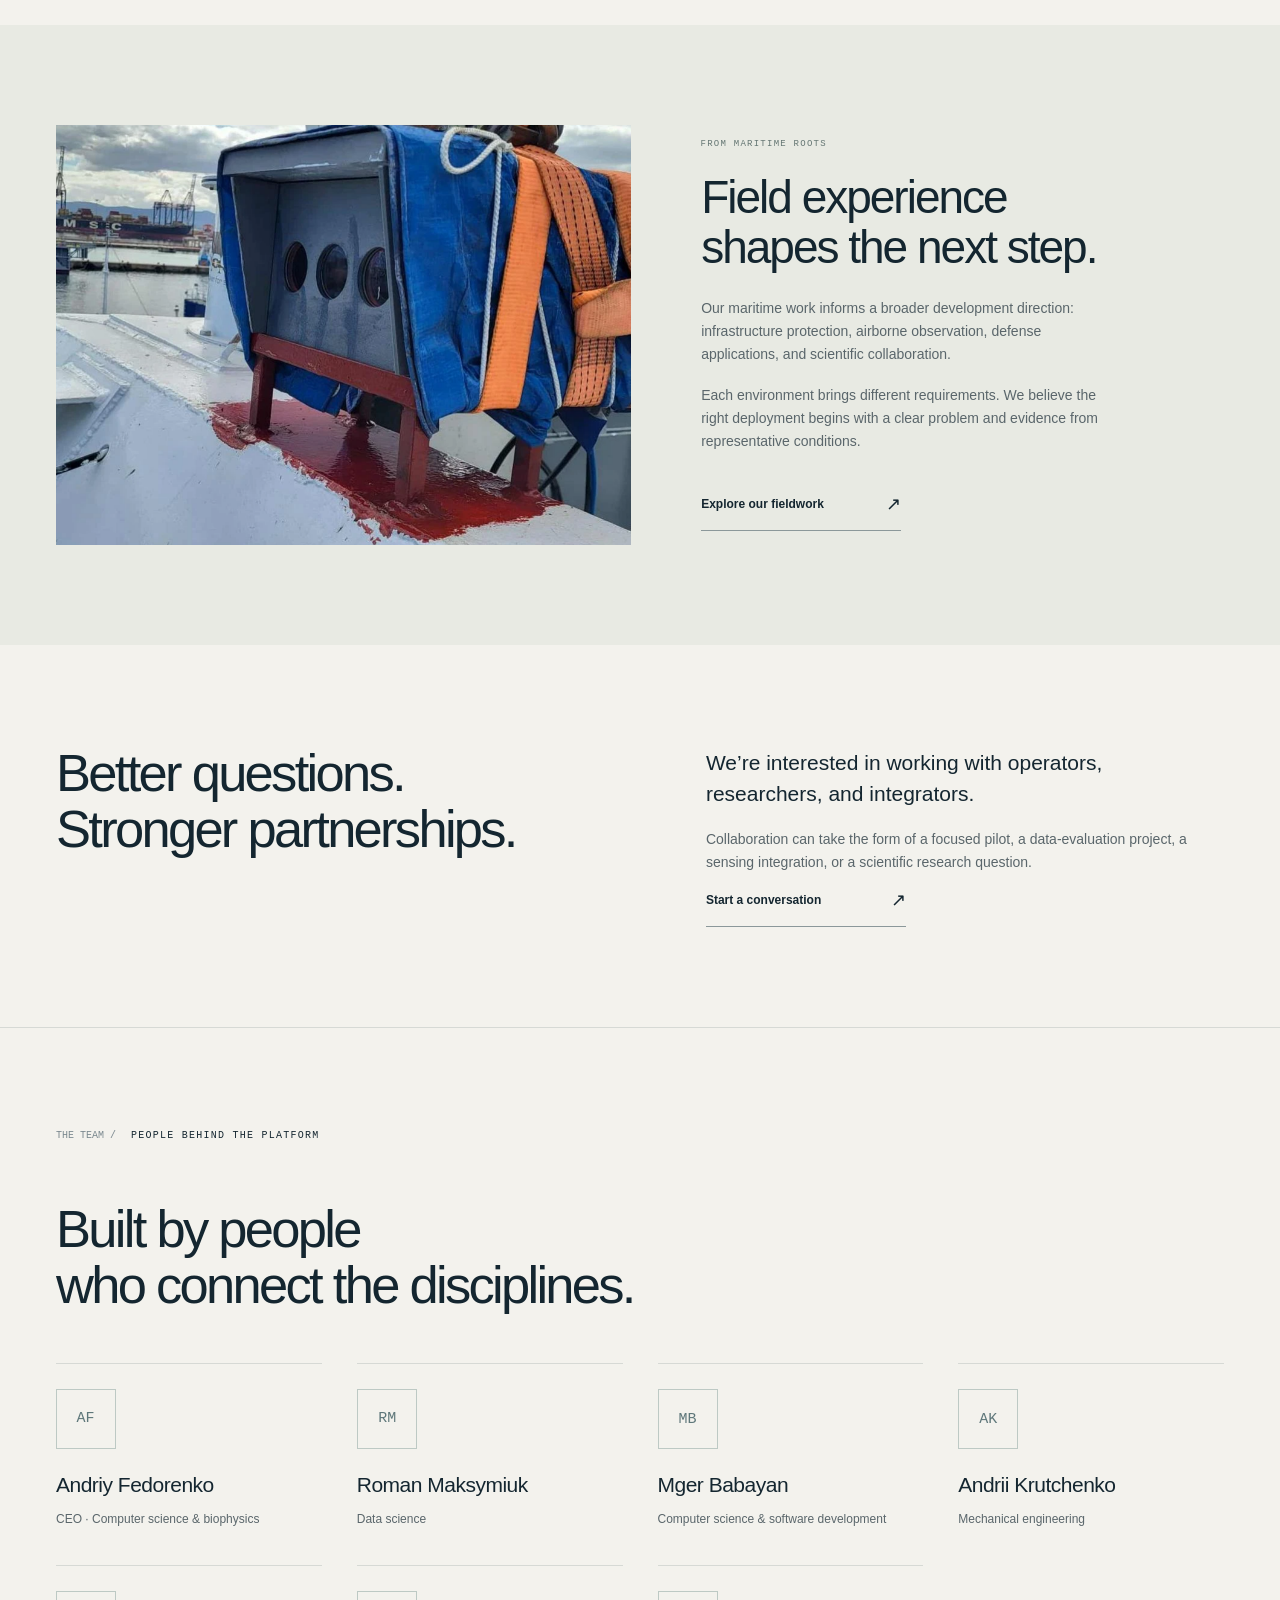
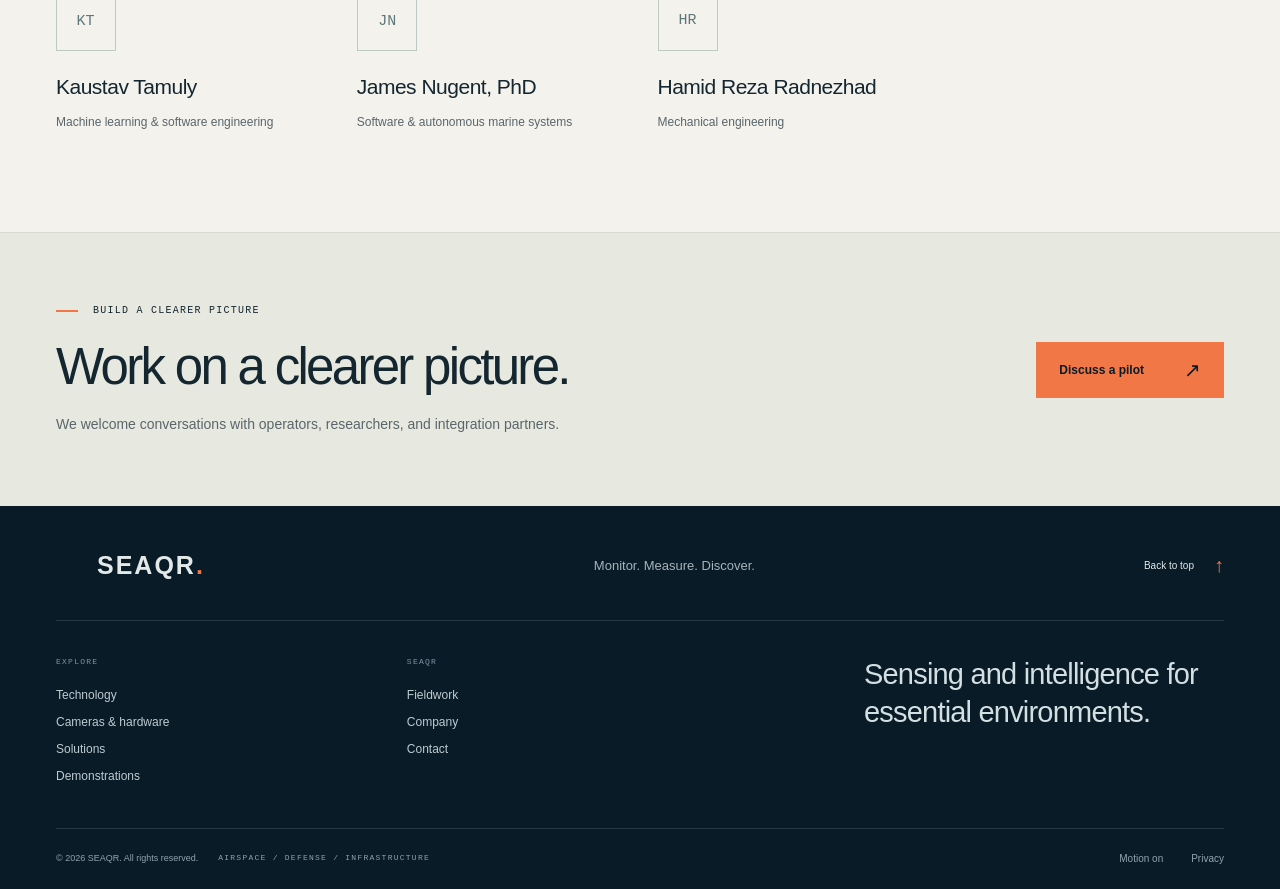
==== commit 777e2ced: "Clarify SEAQR mission, solutions and full hardware offering" ====
--- a/company.html
+++ b/company.html
@@ -1,14 +1,14 @@
 <!doctype html><html lang="en">
-<head><meta charset="utf-8"><meta name="viewport" content="width=device-width, initial-scale=1"><meta name="theme-color" content="#091b26"><meta name="description" content="Meet SEAQR: computer vision, software and hardware engineering with maritime roots and a broader sensing mission."><title>Company — SEAQR</title><link rel="icon" href="IBY_11.png"><link rel="stylesheet" href="homepage.css"><link rel="stylesheet" href="site.css"><link rel="stylesheet" href="motion.css"><link rel="stylesheet" href="applications.css"><script src="demo-catalog.js" defer></script><script src="site.js" defer></script><script src="motion.js" defer></script></head>
+<head><meta charset="utf-8"><meta name="viewport" content="width=device-width, initial-scale=1"><meta name="theme-color" content="#091b26"><meta name="description" content="Meet SEAQR: computer vision, software and hardware engineering with maritime roots and a broader sensing mission."><title>Company — SEAQR</title><link rel="icon" href="IBY_11.png"><link rel="stylesheet" href="homepage.css"><link rel="stylesheet" href="site.css"><link rel="stylesheet" href="motion.css"><link rel="stylesheet" href="applications.css"><link rel="stylesheet" href="mission.css"><script src="demo-catalog.js" defer></script><script src="site.js" defer></script><script src="motion.js" defer></script></head>
 
 <body class="interior"><a class="skip-link" href="#main">Skip to content</a>
 
-<header class="site-header"><a class="brand" href="index.html" aria-label="SEAQR home"><span class="brand-mark" aria-hidden="true"></span><span>SEAQR<span class="brand-dot">.</span></span></a><button class="menu-toggle" aria-label="Open navigation" aria-controls="main-nav" aria-expanded="false"><span></span><span></span></button><nav id="main-nav" aria-label="Main navigation"><a href="platform.html">Platform</a><a href="hardware.html">Hardware</a><a href="solutions.html">Solutions</a><a href="demonstrations.html">Detection library</a><a href="company.html" aria-current="page">Company</a><a class="nav-contact" href="contact.html">Discuss a pilot <span aria-hidden="true">↗</span></a></nav></header>
+<header class="site-header"><a class="brand" href="index.html" aria-label="SEAQR home"><span class="brand-mark" aria-hidden="true"></span><span>SEAQR<span class="brand-dot">.</span></span></a><button class="menu-toggle" aria-label="Open navigation" aria-controls="main-nav" aria-expanded="false"><span></span><span></span></button><nav id="main-nav" aria-label="Main navigation"><a href="solutions.html">Solutions</a><a href="hardware.html">Hardware</a><a href="platform.html">Technology</a><a href="demonstrations.html">Demonstrations</a><a href="company.html" aria-current="page">Company</a><a class="nav-contact" href="contact.html">Discuss your application <span aria-hidden="true">↗</span></a></nav></header>
 
 <main id="main">
 <section class="page-hero "><div class="wrap"><p class="eyebrow"><span class="orange-line"></span>Company</p><div class="page-hero-grid"><div><h1>Engineering a clearer<br>view of the airspace.</h1><p class="lead">SEAQR brings together hardware, computer vision, and software engineering to develop aerial-awareness systems for infrastructure and defense applications.</p></div></div></div></section>
 
-<section class="company-mission section-pad"><div class="wrap"><p class="eyebrow light"><span class="orange-line"></span> Our purpose</p><h2>Monitor.<br>Measure.<br><span>Discover.</span></h2><div><p>Our work starts with observation: what is happening in the airspace around the infrastructure people depend on?</p><p>Our current direction connects optical sensing, small-target research, and modular hardware to the needs of infrastructure operators and defense integrators. Maritime work remains part of our field experience.</p></div></div></section>
+<section class="company-mission section-pad"><div class="wrap"><p class="eyebrow light"><span class="orange-line"></span> Our mission</p><h2>Monitor.<br>Measure.<br><span>Discover.</span></h2><div><p>Help defense teams and infrastructure operators understand their surroundings through adaptable sensing, object detection, and tracking.</p><p>We combine cameras, sensors, onboard computing, and AI around a specific observation task. Defense is our priority, with infrastructure, maritime, and scientific applications supported through appropriate configurations.</p></div></div></section>
 
 <section class="section-pad"><div class="wrap"><div class="intro-grid"><h2>Built across<br>disciplines.</h2><div class="intro-copy"><p>Complex sensing needs a connected team.</p><p>Our team combines experience in computer science, biophysics, machine learning, mechanical engineering, and autonomous marine systems.</p></div></div><div class="discipline-grid">
 <article><span class="mono">01 / PERCEPTION</span><h3>Computer vision & AI</h3><p>Object-detection models, datasets, recorded evaluation, and the interpretation of real-world imagery.</p></article>
@@ -41,7 +41,7 @@
 <section class="closing-cta"><div class="wrap"><div><p class="eyebrow"><span class="orange-line"></span>Build a clearer picture</p><h2>Work on a clearer picture.</h2><p>We welcome conversations with operators, researchers, and integration partners.</p></div><a class="button orange-button" href="contact.html?interest=Partnership">Discuss a pilot <span aria-hidden="true">↗</span></a></div></section>
 </main>
 
-<footer class="site-footer"><div class="wrap"><div class="footer-top"><a class="brand" href="index.html" aria-label="SEAQR home"><span class="brand-mark" aria-hidden="true"></span><span>SEAQR<span class="brand-dot">.</span></span></a><p>Monitor. Measure. Discover.</p><a href="#main" class="back-top">Back to top <span aria-hidden="true">↑</span></a></div><div class="footer-nav"><div><span class="mono">Explore</span><a href="platform.html">The platform</a><a href="hardware.html">Cameras & hardware</a><a href="solutions.html">Solutions</a><a href="demonstrations.html">Detection library</a></div><div><span class="mono">SEAQR</span><a href="fieldwork.html">Fieldwork</a><a href="company.html">Company</a><a href="contact.html">Contact</a></div><div class="footer-statement">Sensing and intelligence for essential environments.</div></div><div class="footer-bottom"><span>© <span id="year">2026</span> SEAQR. All rights reserved.</span><span class="mono">AIRSPACE / DEFENSE / INFRASTRUCTURE</span><button class="motion-switch" type="button" aria-pressed="true">Motion on</button><a href="privacy.html">Privacy</a></div></div></footer>
+<footer class="site-footer"><div class="wrap"><div class="footer-top"><a class="brand" href="index.html" aria-label="SEAQR home"><span class="brand-mark" aria-hidden="true"></span><span>SEAQR<span class="brand-dot">.</span></span></a><p>Monitor. Measure. Discover.</p><a href="#main" class="back-top">Back to top <span aria-hidden="true">↑</span></a></div><div class="footer-nav"><div><span class="mono">Explore</span><a href="platform.html">Technology</a><a href="hardware.html">Cameras & hardware</a><a href="solutions.html">Solutions</a><a href="demonstrations.html">Demonstrations</a></div><div><span class="mono">SEAQR</span><a href="fieldwork.html">Fieldwork</a><a href="company.html">Company</a><a href="contact.html">Contact</a></div><div class="footer-statement">Sensing and intelligence for essential environments.</div></div><div class="footer-bottom"><span>© <span id="year">2026</span> SEAQR. All rights reserved.</span><span class="mono">AIRSPACE / DEFENSE / INFRASTRUCTURE</span><button class="motion-switch" type="button" aria-pressed="true">Motion on</button><a href="privacy.html">Privacy</a></div></div></footer>
 
 <dialog class="video-dialog" id="video-dialog" aria-labelledby="video-dialog-title"><button class="dialog-close" aria-label="Close demonstration">Close <span aria-hidden="true">×</span></button><div class="dialog-player"><video controls playsinline preload="metadata" aria-label="Recorded detection demonstration"></video></div><div class="dialog-info"><p class="eyebrow" id="video-dialog-category"></p><h2 id="video-dialog-title"></h2><p id="video-dialog-description"></p><p id="video-dialog-note" class="video-context"></p><a class="text-link light-link" href="contact.html">Discuss your application <span aria-hidden="true">↗</span></a></div></dialog>
 </body>
--- a/mission.css
+++ b/mission.css
@@ -0,0 +1,75 @@
+/* Mission, offerings, and the complete component catalog. */
+.anchor-alias{display:block;position:relative;scroll-margin-top:100px}
+.mission-home .hero h1{font-size:clamp(60px,6.1vw,94px);line-height:1.03;letter-spacing:-4.4px;max-width:1150px}
+.mission-home .hero-description{max-width:660px;font-size:17px;margin-top:25px}
+.mission-home .hero .eyebrow{margin-bottom:25px}
+.mission-home .hero-content{padding-block:105px 110px}
+.mission-hero-actions{display:flex;align-items:center;gap:30px;margin-top:30px;flex-wrap:wrap}
+.mission-hero-actions .orange-button{margin-top:0}
+.hero-hardware-link{font-size:12px;display:inline-flex;align-items:center;gap:22px;padding-block:15px;border-bottom:1px solid #ffffff60}
+.hero-hardware-link>span{font-size:20px;color:var(--orange)}
+.hero-hardware-link:hover{color:var(--orange)}
+.mission-statement{padding:55px 0;background:#e7e9e1;border-bottom:1px solid #c9d2c9}
+.mission-statement .wrap{display:grid;grid-template-columns:.38fr 1fr;gap:65px;align-items:start}
+.mission-statement h2{font-size:10px;letter-spacing:1.25px;margin-top:8px}
+.mission-statement .wrap>p{font-size:clamp(25px,2.8vw,39px);line-height:1.3;letter-spacing:-1px;max-width:1000px}
+.mission-section-heading{display:grid;grid-template-columns:1.25fr 1fr;gap:70px;align-items:end;margin-bottom:48px}
+.mission-section-heading h2{font-size:clamp(38px,4vw,58px);line-height:1.08;letter-spacing:-2px}
+.mission-section-heading>div>h2{margin-top:23px}
+.mission-section-heading>p{font-size:16px;color:var(--muted);max-width:520px}
+.mission-offers{display:grid;grid-template-columns:repeat(3,minmax(0,1fr));gap:36px}
+.mission-offers>article{border-top:2px solid #b9c7be;padding-top:24px;display:flex;flex-direction:column;align-items:start;min-width:0}
+.mission-offers>article:first-child{border-top-color:#c36c42}
+.offer-audience{font-size:8px;color:#61797b}
+.mission-offers h3{font-size:clamp(25px,2.45vw,35px);line-height:1.15;letter-spacing:-1px;margin:24px 0 20px}
+.mission-offers p{font-size:14px;color:var(--muted)}
+.mission-offers .offer-scope{font-size:11px;margin:23px 0 0;color:#405b60}
+.mission-offers .text-link{font-size:12px;width:100%;margin-top:auto;padding-top:24px}
+.mission-system{background:#e8eae3}
+.mission-system-grid{display:grid;grid-template-columns:1fr 1.1fr;gap:80px;align-items:start}
+.mission-system-image{background:#dfe5da;padding:25px;min-height:520px;display:flex;flex-direction:column;gap:20px;align-items:center;justify-content:space-between}
+.mission-system-image .mono{font-size:8px;color:#556e70;align-self:start}
+.mission-system-image img{height:440px;width:100%;object-fit:contain;mix-blend-mode:multiply}
+.mission-system-grid figcaption{font:9px/1.6 var(--mono);color:var(--muted);margin-top:15px;max-width:440px}
+.mission-system h2{font-size:clamp(40px,4vw,60px);letter-spacing:-2px;line-height:1.04;margin:24px 0 35px}
+.system-offer-list article{padding:22px 0;border-top:1px solid #bbc9bf}
+.system-offer-list h3{font-size:23px;letter-spacing:-.6px;margin-bottom:12px}
+.system-offer-list p{font-size:14px;color:var(--muted);max-width:560px}
+.system-offer-list .text-link{font-size:12px;margin-top:14px}
+.mission-working{background:#e7e8df}
+.mission-work-steps{display:grid;grid-template-columns:repeat(3,minmax(0,1fr));gap:40px}
+.mission-work-steps article{border-top:1px solid #bac8bd;padding-top:25px}
+.mission-work-steps .mono{font-size:8px;color:#61797b}
+.mission-work-steps h3{font-size:25px;letter-spacing:-.7px;margin:20px 0 15px}
+.mission-work-steps p{font-size:14px;color:var(--muted)}
+.mission-contact-line{display:flex;justify-content:space-between;align-items:center;gap:30px;margin-top:50px;border-top:1px solid #bac8bd;padding-top:35px}
+.mission-contact-line p{font-size:20px;letter-spacing:-.4px;max-width:500px}
+.mission-contact-line .button{flex-shrink:0}
+.mission-solution-directory{padding:0 0 80px}
+.hardware-offer-strip{padding:35px 0;border-block:1px solid var(--line)}
+.hardware-offer-strip>.wrap{display:grid;grid-template-columns:repeat(3,minmax(0,1fr));gap:45px}
+.hardware-offer-strip .mono{font-size:8px;color:#63777c}
+.hardware-offer-strip h2{font-size:22px;line-height:1.2;letter-spacing:-.5px;margin:16px 0 12px}
+.hardware-offer-strip p{font-size:13px;color:var(--muted)}
+.catalogue-navigation{display:flex;gap:9px;flex-wrap:wrap;margin-bottom:35px}
+.catalogue-navigation a{padding:11px 14px;border:1px solid #b9c7bf;font-size:12px;line-height:1.4}
+.catalogue-navigation a:hover{background:var(--navy);color:var(--paper);border-color:var(--navy)}
+.hardware-catalogue-grid{display:grid;grid-template-columns:1fr 1fr;gap:40px 55px}
+.hardware-category{border-top:1px solid #b5c4ba;padding-top:25px;min-width:0;scroll-margin-top:100px}
+.hardware-category header>.mono{font-size:9px;color:#975331}
+.hardware-category h3{font-size:25px;line-height:1.2;letter-spacing:-.8px;margin:15px 0 25px}
+.hardware-category dl{margin:0}
+.hardware-category dl>div{padding:17px 0;border-top:1px solid var(--line)}
+.hardware-category dt{font-size:15px;font-weight:500;line-height:1.4}
+.hardware-category dd{font-size:13px;line-height:1.65;color:var(--muted);margin:9px 0 0;max-width:580px}
+.camera-category{grid-column:1/-1}
+.camera-category dl{display:grid;grid-template-columns:1fr 1fr;gap:55px}
+.camera-category dt{font-size:21px;letter-spacing:-.5px}
+.camera-category dd{font-size:14px}
+.hardware-roadmap{padding:28px 0 0;margin-top:45px;border-top:1px solid #b5c4ba;display:grid;grid-template-columns:170px 1fr;gap:25px;align-items:start}
+.hardware-roadmap>.status-tag{justify-self:start}
+.hardware-roadmap h3{font-size:21px;letter-spacing:-.5px;margin-bottom:12px}
+.hardware-roadmap p{font-size:13px;max-width:900px;color:var(--muted)}
+@media(max-width:1100px){.mission-home .hero h1{font-size:clamp(58px,6.4vw,75px);letter-spacing:-3px}.mission-system-grid{gap:45px}.mission-offers{gap:25px}.mission-section-heading{gap:45px}.mission-statement .wrap{gap:40px;grid-template-columns:.3fr 1fr}.hardware-offer-strip>.wrap{gap:25px}}
+@media(max-width:800px){.mission-home .hero h1{font-size:58px;letter-spacing:-2.7px}.mission-home .hero-description{font-size:15px;max-width:540px}.mission-statement .wrap{grid-template-columns:1fr;gap:22px}.mission-statement{padding:40px 0}.mission-section-heading{grid-template-columns:1fr;gap:25px}.mission-section-heading>p{max-width:620px}.mission-offers{grid-template-columns:1fr;gap:35px}.mission-offers h3{font-size:32px;margin:20px 0 16px}.mission-offers h3 br{display:none}.mission-offers p{max-width:650px}.mission-offers .offer-scope{margin-top:18px}.mission-offers .text-link{margin-top:0;max-width:350px;padding-top:20px}.mission-system-grid{grid-template-columns:1fr;gap:40px}.mission-system-image{min-height:380px}.mission-system-image img{height:330px}.mission-system h2{font-size:46px}.mission-work-steps{grid-template-columns:1fr;gap:30px}.mission-work-steps h3{margin-top:18px}.mission-work-steps p{max-width:650px}.mission-contact-line{align-items:start;flex-direction:column}.hardware-offer-strip>.wrap{grid-template-columns:1fr;gap:25px}.hardware-offer-strip article+article{border-top:1px solid var(--line);padding-top:25px}.hardware-offer-strip h2{font-size:24px}.hardware-offer-strip p{max-width:600px}.hardware-catalogue-grid{gap:35px}.camera-category dl{gap:35px}.hardware-roadmap{grid-template-columns:1fr;gap:18px}}
+@media(max-width:480px){.mission-home .hero h1{font-size:clamp(32px,9.7vw,44px);letter-spacing:-1.6px;line-height:1.06}.mission-home .hero-description{font-size:14px;line-height:1.6;margin-top:23px;max-width:360px}.mission-home .hero .eyebrow{font-size:8px;letter-spacing:1px;margin-bottom:22px}.mission-home .hero-content{padding-block:140px 95px}.mission-hero-actions{gap:12px;align-items:start;flex-direction:column;margin-top:25px}.mission-hero-actions .button{padding:15px 19px;min-height:48px}.hero-hardware-link{font-size:11px;padding-block:10px}.mission-home .hero-bottom{bottom:22px}.mission-home .hero-domains{font-size:6px;gap:10px}.mission-home .hero-domains span:before{margin-right:4px}.mission-home .scroll-link{font-size:9px;gap:8px}.mission-home .hero-film-controls{top:91px}.mission-home .film-context{font-size:6px}.mission-home .film-context>span{font-size:6px}.mission-statement .wrap>p{font-size:26px;letter-spacing:-.7px}.mission-section-heading h2{font-size:37px;letter-spacing:-1.4px}.mission-section-heading>p{font-size:15px}.mission-offers h3{font-size:29px}.mission-system h2{font-size:43px}.mission-system-image{min-height:330px;padding:20px}.mission-system-image img{height:280px}.mission-system-image .mono{font-size:7px}.mission-contact-line p{font-size:20px}.hardware-catalogue-grid{grid-template-columns:1fr;gap:35px}.camera-category{grid-column:auto}.camera-category dl{grid-template-columns:1fr;gap:0}.hardware-category h3{font-size:25px}.catalogue-navigation{gap:7px}.catalogue-navigation a{font-size:11px;padding:9px 11px}.hardware-roadmap p{font-size:12px}.mission-solution-directory{padding-bottom:55px}}
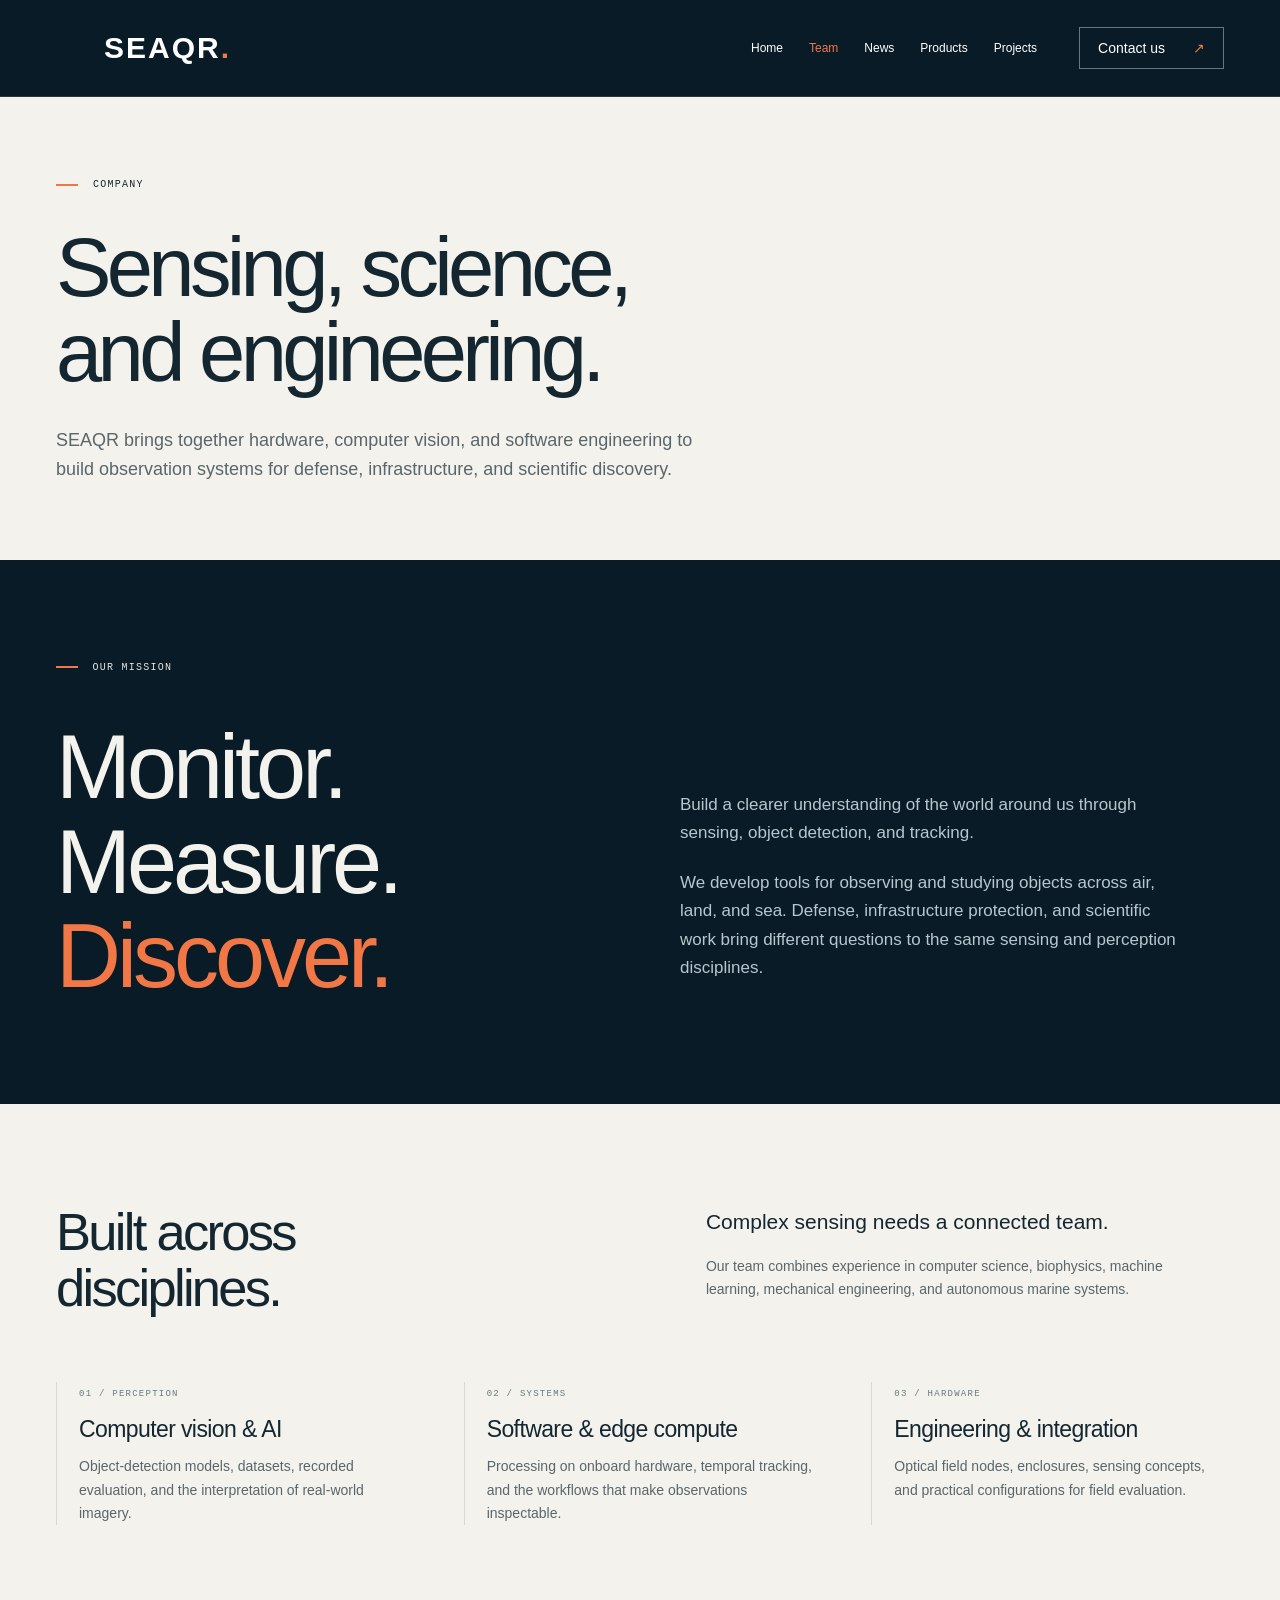
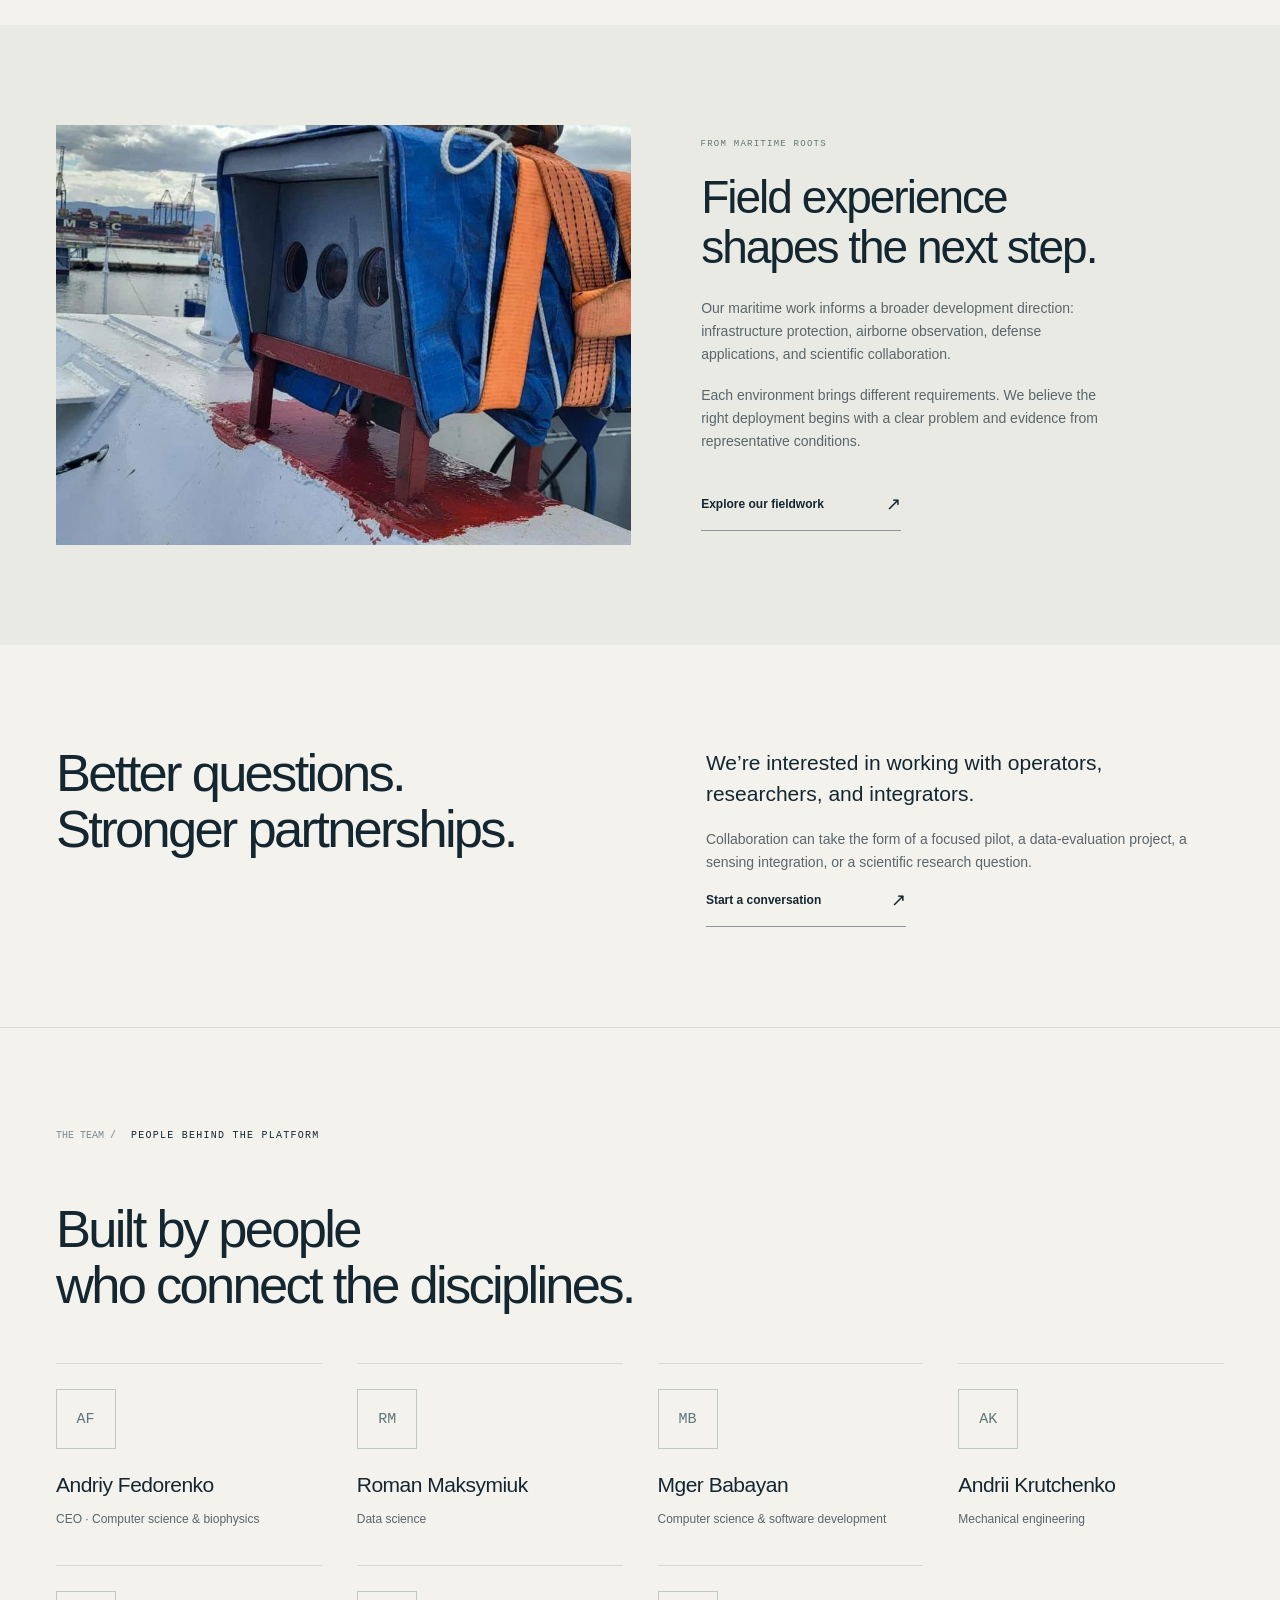
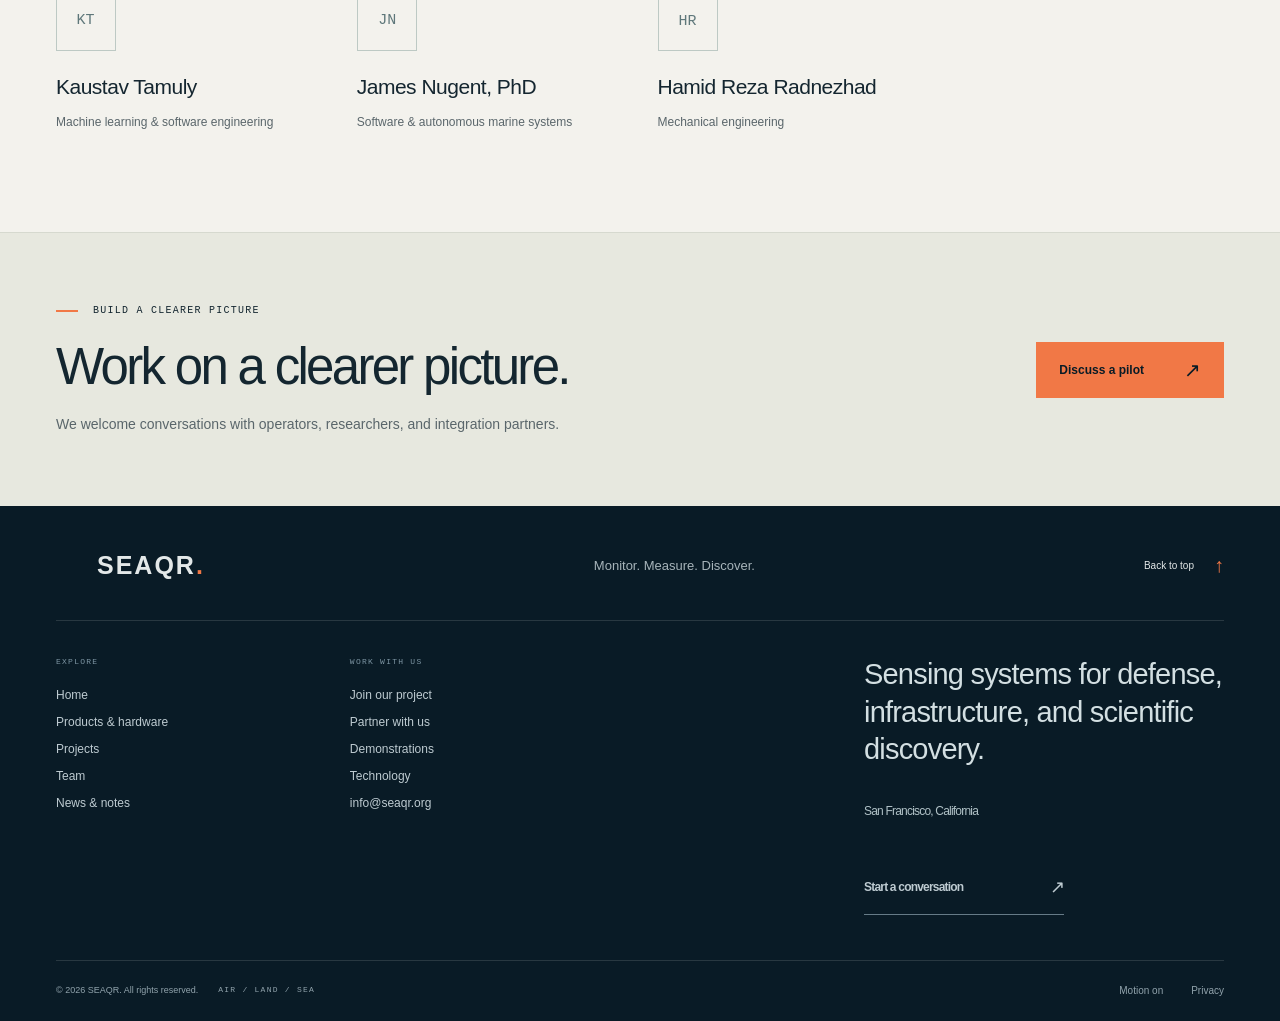
==== commit ee3336fe: "Rebuild SEAQR homepage around vision and sensing system tiers" ====
--- a/company.html
+++ b/company.html
@@ -1,14 +1,14 @@
 <!doctype html><html lang="en">
-<head><meta charset="utf-8"><meta name="viewport" content="width=device-width, initial-scale=1"><meta name="theme-color" content="#091b26"><meta name="description" content="Meet SEAQR: computer vision, software and hardware engineering with maritime roots and a broader sensing mission."><title>Company — SEAQR</title><link rel="icon" href="IBY_11.png"><link rel="stylesheet" href="homepage.css"><link rel="stylesheet" href="site.css"><link rel="stylesheet" href="motion.css"><link rel="stylesheet" href="applications.css"><link rel="stylesheet" href="mission.css"><script src="demo-catalog.js" defer></script><script src="site.js" defer></script><script src="motion.js" defer></script></head>
+<head><meta charset="utf-8"><meta name="viewport" content="width=device-width, initial-scale=1"><meta name="theme-color" content="#091b26"><meta name="description" content="Meet SEAQR: computer vision, software and hardware engineering with maritime roots and a broader sensing mission."><title>Company — SEAQR</title><link rel="icon" href="IBY_11.png"><link rel="stylesheet" href="homepage.css"><link rel="stylesheet" href="site.css"><link rel="stylesheet" href="motion.css"><link rel="stylesheet" href="applications.css"><link rel="stylesheet" href="mission.css"><script src="demo-catalog.js" defer></script><script src="site.js" defer></script><script src="motion.js" defer></script><link rel="stylesheet" href="vision.css"><script src="vision.js" defer></script></head>
 
 <body class="interior"><a class="skip-link" href="#main">Skip to content</a>
 
-<header class="site-header"><a class="brand" href="index.html" aria-label="SEAQR home"><span class="brand-mark" aria-hidden="true"></span><span>SEAQR<span class="brand-dot">.</span></span></a><button class="menu-toggle" aria-label="Open navigation" aria-controls="main-nav" aria-expanded="false"><span></span><span></span></button><nav id="main-nav" aria-label="Main navigation"><a href="solutions.html">Solutions</a><a href="hardware.html">Hardware</a><a href="platform.html">Technology</a><a href="demonstrations.html">Demonstrations</a><a href="company.html" aria-current="page">Company</a><a class="nav-contact" href="contact.html">Discuss your application <span aria-hidden="true">↗</span></a></nav></header>
+<header class="site-header"><a class="brand" href="index.html" aria-label="SEAQR home"><span class="brand-mark" aria-hidden="true"></span><span>SEAQR<span class="brand-dot">.</span></span></a><button class="menu-toggle" aria-label="Open navigation" aria-controls="main-nav" aria-expanded="false"><span></span><span></span></button><nav id="main-nav" aria-label="Main navigation"><a href="index.html">Home</a><a href="teams.html" aria-current="page">Team</a><a href="news.html">News</a><a href="products.html">Products</a><a href="projects.html">Projects</a><a class="nav-contact" href="contact.html">Contact us <span aria-hidden="true">↗</span></a></nav></header>
 
 <main id="main">
-<section class="page-hero "><div class="wrap"><p class="eyebrow"><span class="orange-line"></span>Company</p><div class="page-hero-grid"><div><h1>Engineering a clearer<br>view of the airspace.</h1><p class="lead">SEAQR brings together hardware, computer vision, and software engineering to develop aerial-awareness systems for infrastructure and defense applications.</p></div></div></div></section>
+<section class="page-hero "><div class="wrap"><p class="eyebrow"><span class="orange-line"></span>Company</p><div class="page-hero-grid"><div><h1>Sensing, science,<br>and engineering.</h1><p class="lead">SEAQR brings together hardware, computer vision, and software engineering to build observation systems for defense, infrastructure, and scientific discovery.</p></div></div></div></section>
 
-<section class="company-mission section-pad"><div class="wrap"><p class="eyebrow light"><span class="orange-line"></span> Our mission</p><h2>Monitor.<br>Measure.<br><span>Discover.</span></h2><div><p>Help defense teams and infrastructure operators understand their surroundings through adaptable sensing, object detection, and tracking.</p><p>We combine cameras, sensors, onboard computing, and AI around a specific observation task. Defense is our priority, with infrastructure, maritime, and scientific applications supported through appropriate configurations.</p></div></div></section>
+<section class="company-mission section-pad"><div class="wrap"><p class="eyebrow light"><span class="orange-line"></span> Our mission</p><h2>Monitor.<br>Measure.<br><span>Discover.</span></h2><div><p>Build a clearer understanding of the world around us through sensing, object detection, and tracking.</p><p>We develop tools for observing and studying objects across air, land, and sea. Defense, infrastructure protection, and scientific work bring different questions to the same sensing and perception disciplines.</p></div></div></section>
 
 <section class="section-pad"><div class="wrap"><div class="intro-grid"><h2>Built across<br>disciplines.</h2><div class="intro-copy"><p>Complex sensing needs a connected team.</p><p>Our team combines experience in computer science, biophysics, machine learning, mechanical engineering, and autonomous marine systems.</p></div></div><div class="discipline-grid">
 <article><span class="mono">01 / PERCEPTION</span><h3>Computer vision & AI</h3><p>Object-detection models, datasets, recorded evaluation, and the interpretation of real-world imagery.</p></article>
@@ -22,7 +22,7 @@
 
 <section class="section-pad collaboration-section"><div class="wrap"><div class="intro-grid"><h2>Better questions.<br>Stronger partnerships.</h2><div class="intro-copy"><p>We’re interested in working with operators, researchers, and integrators.</p><p>Collaboration can take the form of a focused pilot, a data-evaluation project, a sensing integration, or a scientific research question.</p><a class="text-link" href="contact.html?interest=Partnership">Start a conversation <span aria-hidden="true">↗</span></a></div></div></div></section>
 
-<section class="section-pad team-section"><div class="wrap"><div class="section-top"><p class="eyebrow"><span class="section-number">The team /</span> People behind the platform</p></div><h2>Built by people<br>who connect the disciplines.</h2><div class="team-grid">
+<section class="section-pad team-section" id="team"><div class="wrap"><div class="section-top"><p class="eyebrow"><span class="section-number">The team /</span> People behind the platform</p></div><h2>Built by people<br>who connect the disciplines.</h2><div class="team-grid">
 <article><span class="team-initials" aria-hidden="true">AF</span><h3>Andriy Fedorenko</h3><p>CEO · Computer science & biophysics</p></article>
 
 <article><span class="team-initials" aria-hidden="true">RM</span><h3>Roman Maksymiuk</h3><p>Data science</p></article>
@@ -41,7 +41,7 @@
 <section class="closing-cta"><div class="wrap"><div><p class="eyebrow"><span class="orange-line"></span>Build a clearer picture</p><h2>Work on a clearer picture.</h2><p>We welcome conversations with operators, researchers, and integration partners.</p></div><a class="button orange-button" href="contact.html?interest=Partnership">Discuss a pilot <span aria-hidden="true">↗</span></a></div></section>
 </main>
 
-<footer class="site-footer"><div class="wrap"><div class="footer-top"><a class="brand" href="index.html" aria-label="SEAQR home"><span class="brand-mark" aria-hidden="true"></span><span>SEAQR<span class="brand-dot">.</span></span></a><p>Monitor. Measure. Discover.</p><a href="#main" class="back-top">Back to top <span aria-hidden="true">↑</span></a></div><div class="footer-nav"><div><span class="mono">Explore</span><a href="platform.html">Technology</a><a href="hardware.html">Cameras & hardware</a><a href="solutions.html">Solutions</a><a href="demonstrations.html">Demonstrations</a></div><div><span class="mono">SEAQR</span><a href="fieldwork.html">Fieldwork</a><a href="company.html">Company</a><a href="contact.html">Contact</a></div><div class="footer-statement">Sensing and intelligence for essential environments.</div></div><div class="footer-bottom"><span>© <span id="year">2026</span> SEAQR. All rights reserved.</span><span class="mono">AIRSPACE / DEFENSE / INFRASTRUCTURE</span><button class="motion-switch" type="button" aria-pressed="true">Motion on</button><a href="privacy.html">Privacy</a></div></div></footer>
+<footer class="site-footer"><div class="wrap"><div class="footer-top"><a class="brand" href="index.html" aria-label="SEAQR home"><span class="brand-mark" aria-hidden="true"></span><span>SEAQR<span class="brand-dot">.</span></span></a><p>Monitor. Measure. Discover.</p><a href="#main" class="back-top">Back to top <span aria-hidden="true">↑</span></a></div><div class="footer-nav v3-footer"><div><span class="mono">Explore</span><a href="index.html">Home</a><a href="products.html">Products & hardware</a><a href="projects.html">Projects</a><a href="teams.html">Team</a><a href="news.html">News & notes</a></div><div><span class="mono">Work with us</span><a href="contact.html?interest=Research%20collaboration">Join our project</a><a href="contact.html?interest=Partnership">Partner with us</a><a href="demonstrations.html">Demonstrations</a><a href="platform.html">Technology</a><a href="mailto:info@seaqr.org">info@seaqr.org</a></div><div class="footer-statement">Sensing systems for defense, infrastructure, and scientific discovery.<p>San Francisco, California</p><a class="text-link light-link" href="contact.html">Start a conversation <span aria-hidden="true">↗</span></a></div></div><div class="footer-bottom"><span>© <span id="year">2026</span> SEAQR. All rights reserved.</span><span class="mono">AIR / LAND / SEA</span><button class="motion-switch" type="button" aria-pressed="true">Motion on</button><a href="privacy.html">Privacy</a></div></div></footer>
 
 <dialog class="video-dialog" id="video-dialog" aria-labelledby="video-dialog-title"><button class="dialog-close" aria-label="Close demonstration">Close <span aria-hidden="true">×</span></button><div class="dialog-player"><video controls playsinline preload="metadata" aria-label="Recorded detection demonstration"></video></div><div class="dialog-info"><p class="eyebrow" id="video-dialog-category"></p><h2 id="video-dialog-title"></h2><p id="video-dialog-description"></p><p id="video-dialog-note" class="video-context"></p><a class="text-link light-link" href="contact.html">Discuss your application <span aria-hidden="true">↗</span></a></div></dialog>
 </body>
--- a/vision.css
+++ b/vision.css
@@ -0,0 +1,125 @@
+/* November 15: live-site section sequence, company vision and system offers. */
+.vision-home .hero h1{font-size:clamp(66px,7.5vw,112px);letter-spacing:-5px;max-width:1120px;line-height:1.01}
+.vision-home .hero-description{max-width:650px;font-size:18px}
+.vision-home .hero h1{text-wrap:balance}
+@media(max-width:480px){.vision-home .hero h1 br{display:none}}
+.v3-heading{display:grid;grid-template-columns:1.25fr 1fr;gap:70px;align-items:end;margin-bottom:55px}
+.v3-heading h2{margin-top:25px;font-size:clamp(38px,4.1vw,62px);line-height:1.06;letter-spacing:-2.3px}
+.v3-heading>p{font-size:15px;color:var(--muted);max-width:510px}
+.v3-technology{background:var(--paper)}
+.v3-tech-grid{display:grid;grid-template-columns:repeat(3,minmax(0,1fr));gap:38px}
+.v3-tech-grid article{border-top:1px solid #b4c2bc;padding:25px 0 0}
+.v3-tech-grid .mono{font-size:9px;color:#7c553d}
+.v3-tech-grid h3{font-size:25px;letter-spacing:-.6px;margin:25px 0 15px}
+.v3-tech-grid p{font-size:14px;color:var(--muted);max-width:390px}
+.v3-problems{background:#102733;color:#f3f2ed}
+.v3-problems .v3-heading>p{color:#b7c5c9}
+.v3-problem-grid{display:grid;grid-template-columns:repeat(3,minmax(0,1fr));gap:38px 42px}
+.v3-problem-grid article{border-top:1px solid #8ba3aa50;padding:25px 0 0;display:flex;flex-direction:column;align-items:start}
+.v3-problem-grid .mono{font-size:8px;color:#eaa57e}
+.v3-problem-grid h3{font-size:26px;letter-spacing:-.6px;margin:22px 0 16px;line-height:1.2}
+.v3-problem-grid p{font-size:13px;color:#b7c5c9;max-width:390px}
+.v3-problem-link{font-size:11px;display:flex;gap:28px;align-items:center;margin-top:auto;padding-top:20px;color:#e7eceb}
+.v3-problem-link span{color:var(--orange);font-size:18px}
+.v3-solutions{background:#eeefe8}
+.v3-offer-grid{display:grid;grid-template-columns:repeat(3,minmax(0,1fr));gap:25px}
+.v3-offer-grid article{min-width:0;scroll-margin-top:40px;background:#f8f8f3;display:flex;flex-direction:column}
+.v3-schematic{width:100%;height:245px;padding:10px 15px;background:#dfe6df;color:#36575c}
+.v3-schematic .v3-grid-line{stroke:#aebeb650;stroke-width:.5;fill:none}
+.v3-schematic .v3-accent{stroke:#bc6038}
+.v3-schematic text{font:8px var(--mono);fill:#496267;letter-spacing:1px}
+.v3-schematic .v3-diagram-caption{font-size:6px;letter-spacing:1px;fill:#6a807e}
+.v3-offer-copy{padding:27px;display:flex;flex-direction:column;align-items:start;flex:1}
+.v3-offer-copy>.mono{font-size:8px;color:#7b5943;letter-spacing:.7px}
+.v3-offer-copy h3{font-size:29px;line-height:1.12;letter-spacing:-.9px;margin:25px 0 18px}
+.v3-offer-copy>p{font-size:14px;color:var(--muted)}
+.v3-offer-copy .v3-offer-scope{font:9px/1.7 var(--mono);color:#4c6867;margin-top:22px;margin-bottom:20px}
+.v3-offer-copy .text-link{margin-top:auto;font-size:11px;width:100%;min-width:0;gap:10px}
+.v3-system-flow{display:grid;grid-template-columns:1fr auto 1.2fr auto 1fr auto 1fr;gap:24px;border-block:1px solid #b4c5b9;padding:30px 0;margin-top:45px;align-items:center}
+.v3-system-flow .mono{font-size:8px;color:#786049}
+.v3-system-flow p{font-size:16px;margin-top:8px;line-height:1.3}
+.v3-flow-arrow{color:#b4613c;font-size:25px}
+.v3-small-note{font:10px/1.7 var(--mono);color:#5c7070;margin-top:22px;max-width:930px;letter-spacing:0;text-transform:none}
+.v3-benefits{background:#dce3db}
+.v3-benefit-grid{display:grid;grid-template-columns:repeat(4,minmax(0,1fr));gap:32px}
+.v3-benefit-symbol{font-size:30px;color:#a65834;display:block;margin-bottom:30px}
+.v3-benefit-grid h3{font-size:23px;letter-spacing:-.5px;margin-bottom:15px}
+.v3-benefit-grid p{font-size:13px;color:#4b605e;max-width:310px}
+.v3-package-grid{display:grid;grid-template-columns:repeat(3,minmax(0,1fr));gap:0;border:1px solid #bdc7bc}
+.v3-package-grid article{padding:32px;display:flex;flex-direction:column;align-items:start;min-width:0}
+.v3-package-grid article+article{border-left:1px solid #bdc7bc}
+.v3-package-grid article:nth-child(2){background:#122c36;color:#f4f3ed;border-left-color:transparent}
+.v3-package-grid>.v3-package-featured{background:#122c36}
+.v3-package-grid .mono{font-size:10px;color:#b35e35}
+.v3-package-grid article:nth-child(2) .mono{color:#ffb28c}
+.v3-package-grid h3{font-size:29px;letter-spacing:-1px;line-height:1.15;margin:28px 0 20px}
+.v3-package-grid p{font-size:13px;color:#5a6a68}
+.v3-package-grid article:nth-child(2) p{color:#b7c8cb}
+.v3-package-grid ul{list-style:none;margin:25px 0 35px;padding:0;width:100%}
+.v3-package-grid li{font-size:12px;line-height:1.5;border-top:1px solid #c4d0c1;padding:12px 0}
+.v3-package-grid article:nth-child(2) li{border-color:#577477}
+.v3-package-grid .text-link{margin-top:auto;width:100%;min-width:0;font-size:12px}
+.v3-package-grid article:nth-child(2) .text-link{border-color:#86a09f}
+.v3-package-addon{padding:30px 0;border-bottom:1px solid #bdc7bc;display:flex;justify-content:space-between;gap:45px;align-items:center}
+.v3-package-addon .mono{font-size:8px;color:#98603e}
+.v3-package-addon h3{font-size:25px;letter-spacing:-.5px;margin:12px 0}
+.v3-package-addon p{font-size:13px;color:var(--muted);max-width:650px}
+.v3-package-addon .text-link{flex-shrink:0}
+.v3-evidence .v3-heading>p{color:#afc1c7}
+.v3-carousel-toolbar{display:flex;justify-content:space-between;align-items:center;gap:25px;margin-bottom:24px}
+.v3-carousel-toolbar>.mono{color:#a7bbc1;font-size:8px}
+.v3-carousel-controls{display:flex;gap:8px}
+.v3-carousel-controls button{width:46px;height:46px;border:1px solid #78919b;background:transparent;color:#fff;font-size:23px;transition:background .2s}
+.v3-carousel-controls button:hover:not(:disabled){background:#2b4857}
+.v3-carousel-controls button:disabled{opacity:.35;cursor:default}
+.clip-grid.v3-demo-track{display:flex;gap:25px;overflow-x:auto;scroll-snap-type:x mandatory;overscroll-behavior-x:contain;padding-bottom:22px;scrollbar-color:#6b8c94 #152e3b;scrollbar-width:thin}
+.v3-demo-track .clip-card{flex:0 0 calc((100% - 50px)/3);min-width:0;scroll-snap-align:start;content-visibility:visible}
+.v3-demo-track .clip-card h3{font-size:22px}
+.v3-carousel-position{font-size:8px;color:#b9c8cb;margin-top:8px;min-height:14px}
+.v3-partners{background:#e5e7de}
+.v3-partner-grid{display:grid;grid-template-columns:repeat(3,minmax(0,1fr));gap:40px}
+.v3-partner-grid article{border-top:1px solid #b2c1b5;padding:25px 0 0;display:flex;flex-direction:column;align-items:start}
+.v3-partner-grid .mono{font-size:8px;color:#876044}
+.v3-partner-grid h3{font-size:26px;letter-spacing:-.6px;margin:24px 0 15px}
+.v3-partner-grid p{font-size:14px;color:var(--muted);margin-bottom:22px}
+.v3-partner-grid .text-link{margin-top:auto;font-size:12px;min-width:0;width:100%}
+.footer-nav.v3-footer{grid-template-columns:.7fr .9fr 1.4fr}
+.v3-footer .footer-statement>p{font-size:12px;color:#b1c2c7;margin:20px 0 8px}
+.v3-footer .footer-statement .text-link{font-size:12px}
+.v3-product-directory{border-bottom:1px solid #c3cec3;padding:25px 0}
+.v3-product-directory nav{display:flex;gap:12px;flex-wrap:wrap}
+.v3-product-directory a{font-size:12px;padding:12px 15px;border:1px solid #b8c7bd}
+.v3-product-directory a:hover{background:var(--navy);color:#fff}
+.v3-product-section{border-bottom:1px solid #cad2c5;scroll-margin-top:30px}
+.v3-product-section:nth-of-type(even){background:#e9ece4}
+.v3-product-layout{display:grid;grid-template-columns:1fr 1fr;gap:90px;align-items:center}
+.v3-system-figure{margin:0;min-width:0}
+.v3-system-figure img{width:100%;height:510px;object-fit:contain;background:#fff;border:1px solid #d7ded4;padding:25px}
+.v3-system-figure figcaption{font:9px/1.6 var(--mono);color:#61736d;margin-top:15px}
+.v3-product-layout h2{font-size:clamp(38px,4vw,58px);margin:25px 0;letter-spacing:-2px}
+.v3-product-lead{font-size:16px;color:var(--muted);max-width:600px}
+.v3-feature-list{list-style:none;padding:0;margin:30px 0 20px}
+.v3-feature-list li{border-top:1px solid #bbc9bc;padding:14px 0;font-size:13px}
+.v3-suite-section{background:#e0e6dc!important}
+.v3-suite-list{list-style:decimal-leading-zero;padding-left:25px;margin:28px 0}
+.v3-suite-list li{font-size:12px;color:#7e573b;padding:12px 0 12px 8px}
+.v3-suite-list strong{display:block;color:var(--ink);font-size:16px;font-weight:500}
+.v3-suite-list span{display:block;color:var(--muted);font-size:13px;line-height:1.6;margin-top:5px}
+.v3-product-software .text-link{margin-top:35px}
+.v3-project-grid{display:grid;grid-template-columns:repeat(3,minmax(0,1fr));gap:35px}
+.v3-project-grid article{display:flex;flex-direction:column;align-items:start;min-width:0}
+.v3-project-image{width:100%;height:265px;background:#fff;margin-bottom:28px;overflow:hidden}
+.v3-project-image img{width:100%;height:100%;object-fit:cover}
+.v3-project-grid article:last-child img{object-fit:contain;padding:10px}
+.v3-project-grid .mono{font-size:8px;color:#886046}
+.v3-project-grid h2{font-size:32px;letter-spacing:-1px;line-height:1.12;margin:24px 0 18px}
+.v3-project-grid p{font-size:14px;color:var(--muted);margin-bottom:22px}
+.v3-project-grid .text-link{width:100%;min-width:0;font-size:12px;margin-top:auto}
+.v3-notes article{display:grid;grid-template-columns:.35fr 1fr;gap:70px;border-top:1px solid #b8c7bd;padding:35px 0 45px}
+.v3-notes>.mono{font-size:9px}
+.v3-notes h2{font-size:37px;letter-spacing:-1px;margin-bottom:20px}
+.v3-notes p{font-size:15px;color:var(--muted);max-width:700px}
+.v3-notes .text-link{margin-top:20px}
+@media(max-width:1100px){.v3-product-layout{gap:45px}.v3-heading{gap:45px}.v3-offer-grid{gap:18px}.v3-offer-copy{padding:22px}.v3-system-flow{gap:15px}.v3-package-grid article{padding:26px}.v3-problem-grid{gap:35px 25px}.v3-project-grid{gap:25px}}
+@media(max-width:800px){.vision-home .hero h1{font-size:65px;letter-spacing:-3px}.vision-home .hero-description{font-size:16px}.v3-heading{grid-template-columns:1fr;gap:25px;margin-bottom:38px}.v3-heading h2{margin-top:20px;letter-spacing:-1.6px}.v3-heading>p{max-width:650px}.v3-tech-grid{grid-template-columns:1fr;gap:28px}.v3-tech-grid h3{margin-top:18px}.v3-tech-grid p{max-width:630px}.v3-problem-grid{grid-template-columns:1fr 1fr;gap:35px 25px}.v3-offer-grid{grid-template-columns:1fr;gap:30px}.v3-offer-grid article{display:grid;grid-template-columns:.75fr 1fr}.v3-schematic{height:100%;min-height:300px;padding:15px}.v3-offer-copy{padding:28px}.v3-system-flow{grid-template-columns:1fr auto 1fr;gap:20px}.v3-system-flow>.v3-flow-arrow:nth-child(4){display:none}.v3-system-flow>div:nth-child(5){grid-column:1}.v3-benefit-grid{grid-template-columns:1fr 1fr;gap:38px}.v3-package-grid{grid-template-columns:1fr}.v3-package-grid article+article{border-left:0;border-top:1px solid #bdc7bc}.v3-package-grid article{padding:30px}.v3-package-grid h3{margin-top:22px}.v3-package-grid p{max-width:580px}.v3-package-grid ul{margin-bottom:20px}.v3-package-addon{align-items:start;flex-direction:column;gap:20px}.v3-demo-track .clip-card{flex-basis:calc((100% - 25px)/2)}.v3-partner-grid{grid-template-columns:1fr;gap:32px}.v3-partner-grid p{max-width:620px}.v3-partner-grid .text-link{max-width:350px}.v3-product-layout{grid-template-columns:1fr;gap:35px}.v3-system-figure img{height:450px}.v3-product-layout h2{font-size:45px}.v3-project-grid{grid-template-columns:1fr;gap:45px}.v3-project-image{height:350px}.v3-project-grid .text-link{max-width:420px}.v3-notes article{grid-template-columns:1fr;gap:25px}.footer-nav.v3-footer{grid-template-columns:1fr 1fr}.v3-footer .footer-statement{grid-column:1/-1}}
+@media(max-width:480px){.vision-home .hero h1{font-size:clamp(40px,11vw,54px);letter-spacing:-2px;line-height:1.05}.vision-home .hero-description{font-size:14px;max-width:350px}.v3-heading h2{font-size:37px;letter-spacing:-1.5px}.v3-heading>p{font-size:14px}.v3-problem-grid{grid-template-columns:1fr;gap:28px}.v3-problem-grid h3{font-size:26px;margin-top:18px}.v3-problem-grid p{font-size:14px}.v3-offer-grid article{display:flex}.v3-schematic{height:240px;min-height:0}.v3-offer-copy{padding:25px}.v3-offer-copy h3{font-size:30px}.v3-system-flow{gap:20px 14px}.v3-system-flow p{font-size:14px}.v3-system-flow .mono{font-size:7px}.v3-benefit-grid{grid-template-columns:1fr;gap:30px}.v3-benefit-symbol{margin-bottom:15px}.v3-benefit-grid p{font-size:14px;max-width:400px}.v3-demo-track .clip-card{flex-basis:88%}.v3-carousel-toolbar{gap:15px;align-items:start}.v3-carousel-toolbar>.mono{font-size:7px;max-width:185px;line-height:1.8}.v3-carousel-controls button{height:42px;width:42px}.v3-system-figure img{height:370px;padding:15px}.v3-product-layout h2{font-size:39px;letter-spacing:-1.6px}.v3-product-lead{font-size:15px}.v3-project-image{height:280px}.v3-product-directory a{padding:10px 12px;font-size:11px}.v3-notes h2{font-size:31px}.v3-small-note{font-size:9px}}
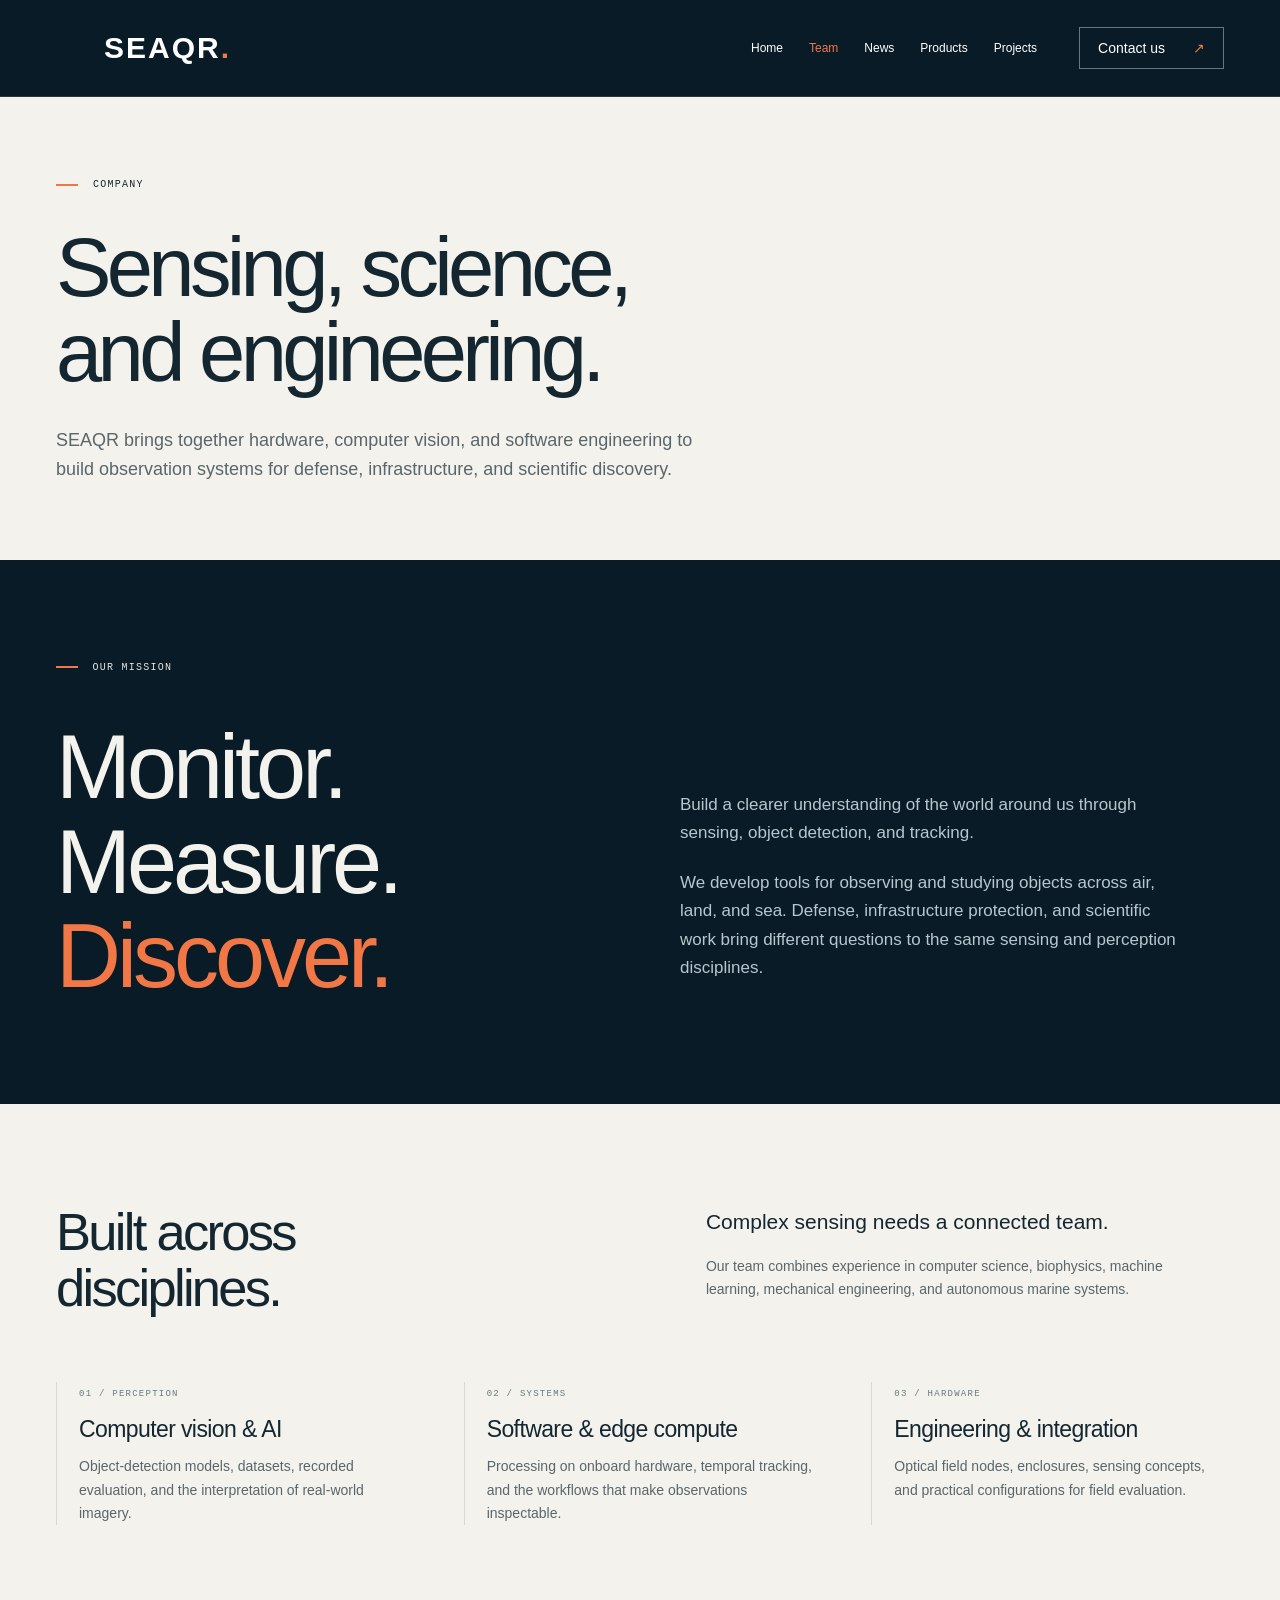
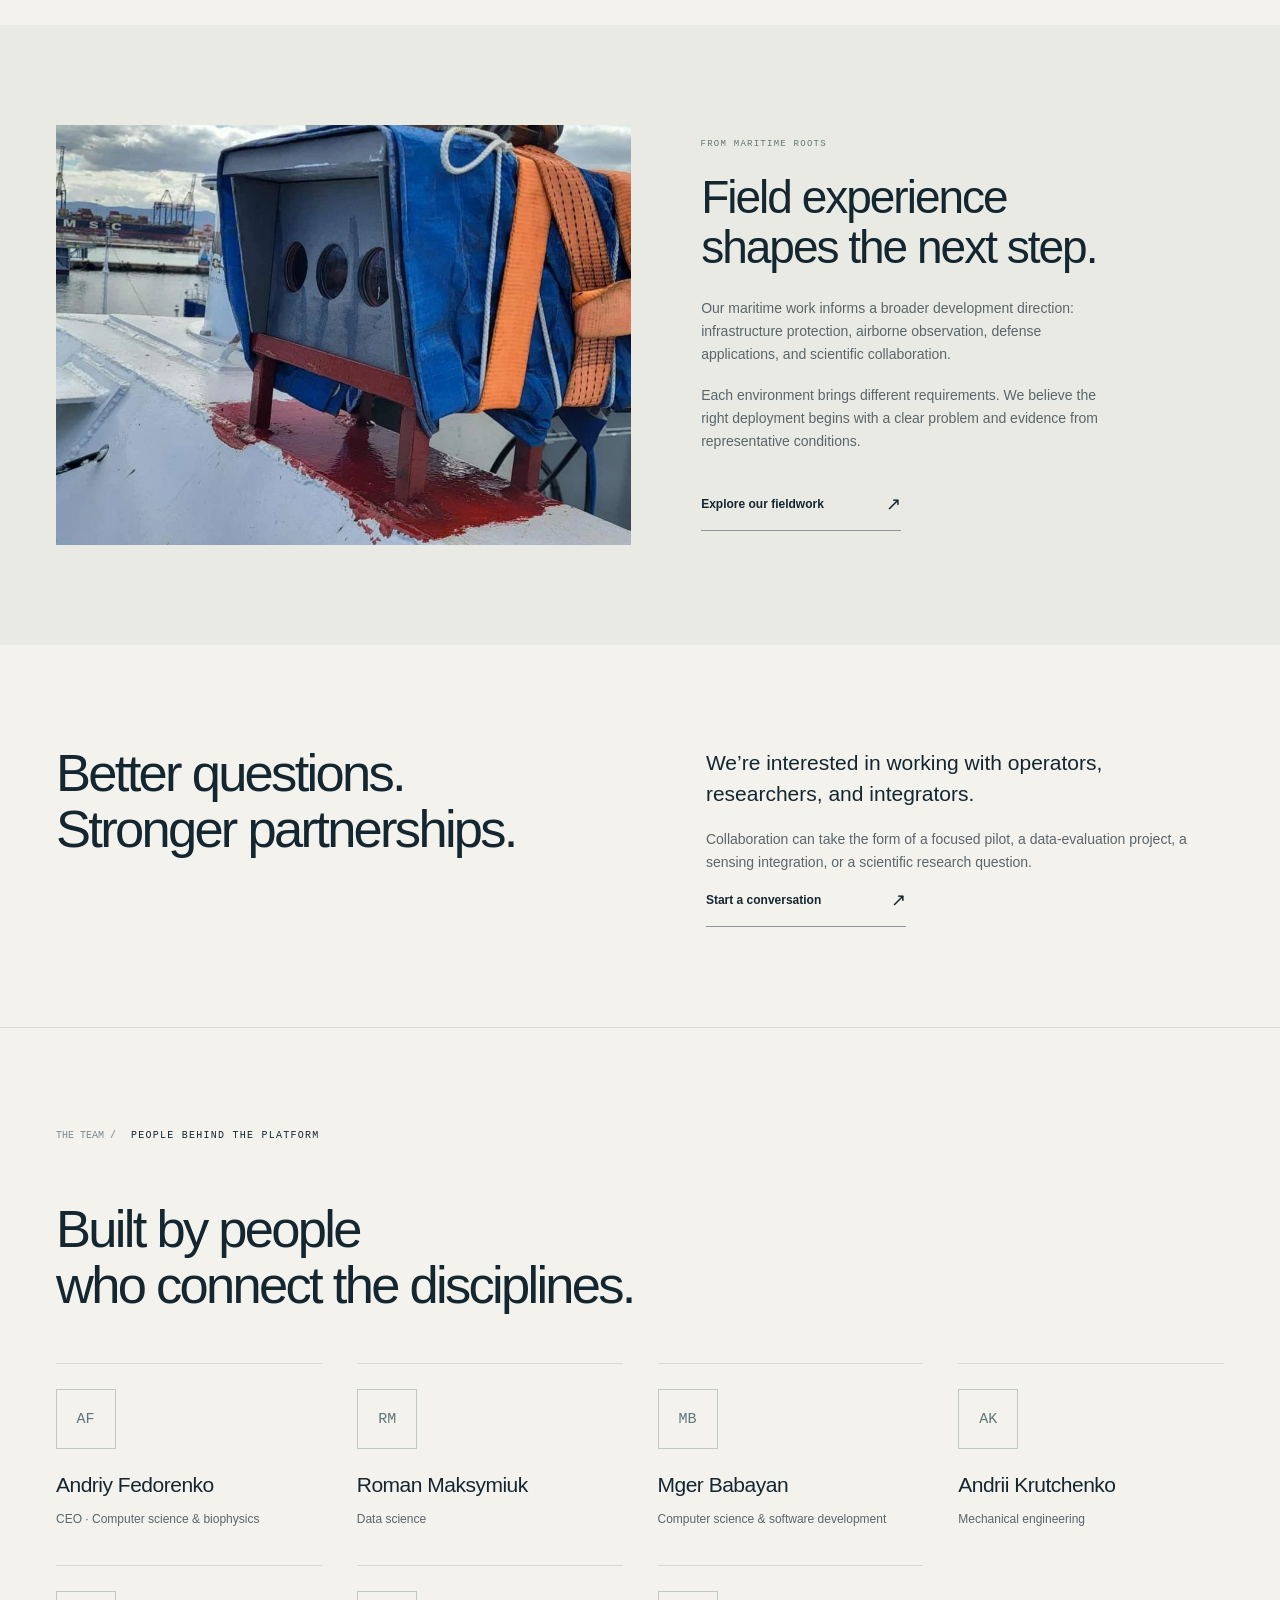
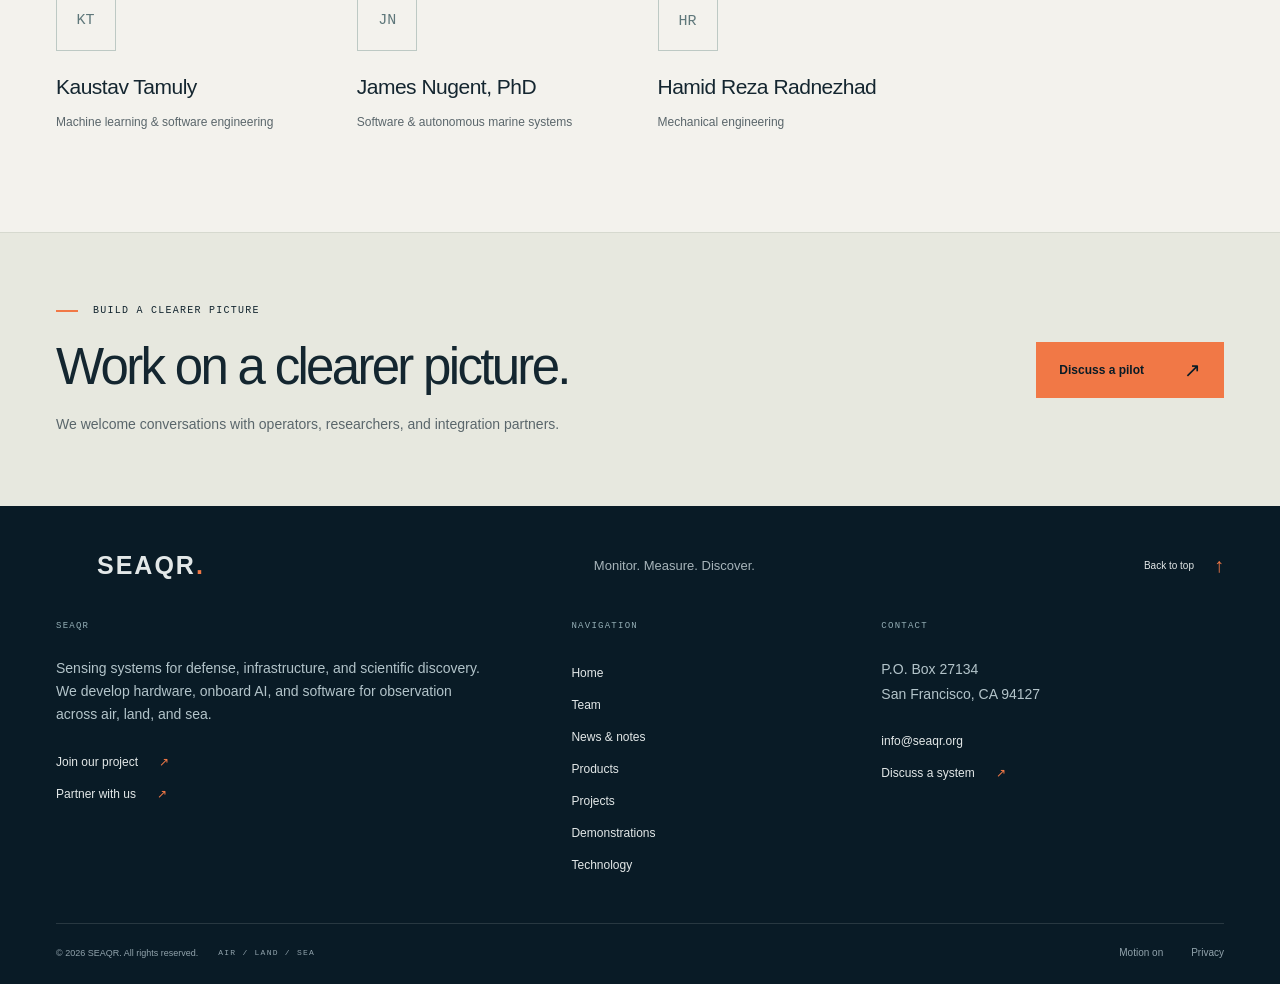
==== commit 96777e8a: "Align all sensing tiers with Jetson and meeting notes" ====
--- a/company.html
+++ b/company.html
@@ -1,5 +1,5 @@
 <!doctype html><html lang="en">
-<head><meta charset="utf-8"><meta name="viewport" content="width=device-width, initial-scale=1"><meta name="theme-color" content="#091b26"><meta name="description" content="Meet SEAQR: computer vision, software and hardware engineering with maritime roots and a broader sensing mission."><title>Company — SEAQR</title><link rel="icon" href="IBY_11.png"><link rel="stylesheet" href="homepage.css"><link rel="stylesheet" href="site.css"><link rel="stylesheet" href="motion.css"><link rel="stylesheet" href="applications.css"><link rel="stylesheet" href="mission.css"><script src="demo-catalog.js" defer></script><script src="site.js" defer></script><script src="motion.js" defer></script><link rel="stylesheet" href="vision.css"><script src="vision.js" defer></script></head>
+<head><meta charset="utf-8"><meta name="viewport" content="width=device-width, initial-scale=1"><meta name="theme-color" content="#091b26"><meta name="description" content="Meet SEAQR: computer vision, software and hardware engineering with maritime roots and a broader sensing mission."><title>Company — SEAQR</title><link rel="icon" href="IBY_11.png"><link rel="stylesheet" href="homepage.css"><link rel="stylesheet" href="site.css"><link rel="stylesheet" href="motion.css"><link rel="stylesheet" href="applications.css"><link rel="stylesheet" href="mission.css"><script src="demo-catalog.js" defer></script><script src="site.js?v=20261115-notes" defer></script><script src="motion.js" defer></script><link rel="stylesheet" href="vision.css?v=20261115-notes"><script src="vision.js" defer></script></head>
 
 <body class="interior"><a class="skip-link" href="#main">Skip to content</a>
 
@@ -41,7 +41,7 @@
 <section class="closing-cta"><div class="wrap"><div><p class="eyebrow"><span class="orange-line"></span>Build a clearer picture</p><h2>Work on a clearer picture.</h2><p>We welcome conversations with operators, researchers, and integration partners.</p></div><a class="button orange-button" href="contact.html?interest=Partnership">Discuss a pilot <span aria-hidden="true">↗</span></a></div></section>
 </main>
 
-<footer class="site-footer"><div class="wrap"><div class="footer-top"><a class="brand" href="index.html" aria-label="SEAQR home"><span class="brand-mark" aria-hidden="true"></span><span>SEAQR<span class="brand-dot">.</span></span></a><p>Monitor. Measure. Discover.</p><a href="#main" class="back-top">Back to top <span aria-hidden="true">↑</span></a></div><div class="footer-nav v3-footer"><div><span class="mono">Explore</span><a href="index.html">Home</a><a href="products.html">Products & hardware</a><a href="projects.html">Projects</a><a href="teams.html">Team</a><a href="news.html">News & notes</a></div><div><span class="mono">Work with us</span><a href="contact.html?interest=Research%20collaboration">Join our project</a><a href="contact.html?interest=Partnership">Partner with us</a><a href="demonstrations.html">Demonstrations</a><a href="platform.html">Technology</a><a href="mailto:info@seaqr.org">info@seaqr.org</a></div><div class="footer-statement">Sensing systems for defense, infrastructure, and scientific discovery.<p>San Francisco, California</p><a class="text-link light-link" href="contact.html">Start a conversation <span aria-hidden="true">↗</span></a></div></div><div class="footer-bottom"><span>© <span id="year">2026</span> SEAQR. All rights reserved.</span><span class="mono">AIR / LAND / SEA</span><button class="motion-switch" type="button" aria-pressed="true">Motion on</button><a href="privacy.html">Privacy</a></div></div></footer>
+<footer class="site-footer"><div class="wrap"><div class="footer-top"><a class="brand" href="index.html" aria-label="SEAQR home"><span class="brand-mark" aria-hidden="true"></span><span>SEAQR<span class="brand-dot">.</span></span></a><p>Monitor. Measure. Discover.</p><a href="#main" class="back-top">Back to top <span aria-hidden="true">↑</span></a></div><div class="v4-footer-grid"><div class="v4-footer-company"><span class="mono">SEAQR</span><p>Sensing systems for defense, infrastructure, and scientific discovery. We develop hardware, onboard AI, and software for observation across air, land, and sea.</p><a href="contact.html?interest=Research%20collaboration">Join our project <span aria-hidden="true">↗</span></a><a href="contact.html?interest=Partnership">Partner with us <span aria-hidden="true">↗</span></a></div><nav aria-label="Footer navigation"><span class="mono">Navigation</span><a href="index.html">Home</a><a href="teams.html">Team</a><a href="news.html">News & notes</a><a href="products.html">Products</a><a href="projects.html">Projects</a><a href="demonstrations.html">Demonstrations</a><a href="platform.html">Technology</a></nav><div class="v4-footer-contact"><span class="mono">Contact</span><address>P.O. Box 27134<br>San Francisco, CA 94127</address><a href="mailto:info@seaqr.org">info@seaqr.org</a><a href="contact.html">Discuss a system <span aria-hidden="true">↗</span></a></div></div><div class="footer-bottom"><span>© <span id="year">2026</span> SEAQR. All rights reserved.</span><span class="mono">AIR / LAND / SEA</span><button class="motion-switch" type="button" aria-pressed="true">Motion on</button><a href="privacy.html">Privacy</a></div></div></footer>
 
 <dialog class="video-dialog" id="video-dialog" aria-labelledby="video-dialog-title"><button class="dialog-close" aria-label="Close demonstration">Close <span aria-hidden="true">×</span></button><div class="dialog-player"><video controls playsinline preload="metadata" aria-label="Recorded detection demonstration"></video></div><div class="dialog-info"><p class="eyebrow" id="video-dialog-category"></p><h2 id="video-dialog-title"></h2><p id="video-dialog-description"></p><p id="video-dialog-note" class="video-context"></p><a class="text-link light-link" href="contact.html">Discuss your application <span aria-hidden="true">↗</span></a></div></dialog>
 </body>
--- a/vision.css
+++ b/vision.css
@@ -120,6 +120,35 @@
 .v3-notes h2{font-size:37px;letter-spacing:-1px;margin-bottom:20px}
 .v3-notes p{font-size:15px;color:var(--muted);max-width:700px}
 .v3-notes .text-link{margin-top:20px}
+.v3-package-grid{grid-template-columns:repeat(4,minmax(0,1fr))}
+.v3-package-grid article{padding:28px}
+.v3-package-grid h3{font-size:26px}
+.v3-package-grid article:nth-child(2){background:transparent;color:var(--ink);border-left:1px solid #bdc7bc}
+.v3-package-grid article:nth-child(2) .mono{color:#b35e35}
+.v3-package-grid article:nth-child(2) p{color:#5a6a68}
+.v3-package-grid article:nth-child(2) li{border-color:#c4d0c1}
+.v3-package-grid article:nth-child(2) .text-link{border-color:#8b989a}
+.v3-package-grid article:nth-child(3){background:#122c36;color:#f4f3ed}
+.v3-package-grid article:nth-child(3) .mono{color:#ffb28c}
+.v3-package-grid article:nth-child(3) p{color:#b7c8cb}
+.v3-package-grid article:nth-child(3) li{border-color:#577477}
+.v3-package-grid article:nth-child(3) .text-link{border-color:#86a09f}
 @media(max-width:1100px){.v3-product-layout{gap:45px}.v3-heading{gap:45px}.v3-offer-grid{gap:18px}.v3-offer-copy{padding:22px}.v3-system-flow{gap:15px}.v3-package-grid article{padding:26px}.v3-problem-grid{gap:35px 25px}.v3-project-grid{gap:25px}}
 @media(max-width:800px){.vision-home .hero h1{font-size:65px;letter-spacing:-3px}.vision-home .hero-description{font-size:16px}.v3-heading{grid-template-columns:1fr;gap:25px;margin-bottom:38px}.v3-heading h2{margin-top:20px;letter-spacing:-1.6px}.v3-heading>p{max-width:650px}.v3-tech-grid{grid-template-columns:1fr;gap:28px}.v3-tech-grid h3{margin-top:18px}.v3-tech-grid p{max-width:630px}.v3-problem-grid{grid-template-columns:1fr 1fr;gap:35px 25px}.v3-offer-grid{grid-template-columns:1fr;gap:30px}.v3-offer-grid article{display:grid;grid-template-columns:.75fr 1fr}.v3-schematic{height:100%;min-height:300px;padding:15px}.v3-offer-copy{padding:28px}.v3-system-flow{grid-template-columns:1fr auto 1fr;gap:20px}.v3-system-flow>.v3-flow-arrow:nth-child(4){display:none}.v3-system-flow>div:nth-child(5){grid-column:1}.v3-benefit-grid{grid-template-columns:1fr 1fr;gap:38px}.v3-package-grid{grid-template-columns:1fr}.v3-package-grid article+article{border-left:0;border-top:1px solid #bdc7bc}.v3-package-grid article{padding:30px}.v3-package-grid h3{margin-top:22px}.v3-package-grid p{max-width:580px}.v3-package-grid ul{margin-bottom:20px}.v3-package-addon{align-items:start;flex-direction:column;gap:20px}.v3-demo-track .clip-card{flex-basis:calc((100% - 25px)/2)}.v3-partner-grid{grid-template-columns:1fr;gap:32px}.v3-partner-grid p{max-width:620px}.v3-partner-grid .text-link{max-width:350px}.v3-product-layout{grid-template-columns:1fr;gap:35px}.v3-system-figure img{height:450px}.v3-product-layout h2{font-size:45px}.v3-project-grid{grid-template-columns:1fr;gap:45px}.v3-project-image{height:350px}.v3-project-grid .text-link{max-width:420px}.v3-notes article{grid-template-columns:1fr;gap:25px}.footer-nav.v3-footer{grid-template-columns:1fr 1fr}.v3-footer .footer-statement{grid-column:1/-1}}
 @media(max-width:480px){.vision-home .hero h1{font-size:clamp(40px,11vw,54px);letter-spacing:-2px;line-height:1.05}.vision-home .hero-description{font-size:14px;max-width:350px}.v3-heading h2{font-size:37px;letter-spacing:-1.5px}.v3-heading>p{font-size:14px}.v3-problem-grid{grid-template-columns:1fr;gap:28px}.v3-problem-grid h3{font-size:26px;margin-top:18px}.v3-problem-grid p{font-size:14px}.v3-offer-grid article{display:flex}.v3-schematic{height:240px;min-height:0}.v3-offer-copy{padding:25px}.v3-offer-copy h3{font-size:30px}.v3-system-flow{gap:20px 14px}.v3-system-flow p{font-size:14px}.v3-system-flow .mono{font-size:7px}.v3-benefit-grid{grid-template-columns:1fr;gap:30px}.v3-benefit-symbol{margin-bottom:15px}.v3-benefit-grid p{font-size:14px;max-width:400px}.v3-demo-track .clip-card{flex-basis:88%}.v3-carousel-toolbar{gap:15px;align-items:start}.v3-carousel-toolbar>.mono{font-size:7px;max-width:185px;line-height:1.8}.v3-carousel-controls button{height:42px;width:42px}.v3-system-figure img{height:370px;padding:15px}.v3-product-layout h2{font-size:39px;letter-spacing:-1.6px}.v3-product-lead{font-size:15px}.v3-project-image{height:280px}.v3-product-directory a{padding:10px 12px;font-size:11px}.v3-notes h2{font-size:31px}.v3-small-note{font-size:9px}}
+@media(min-width:601px) and (max-width:1100px){.v3-package-grid{grid-template-columns:repeat(2,minmax(0,1fr))}.v3-package-grid article:nth-child(odd){border-left:0}.v3-package-grid article:nth-child(n+3){border-top:1px solid #bdc7bc}}
+@media(max-width:600px){.v3-package-grid{grid-template-columns:1fr}.v3-package-grid article:nth-child(2){border-left:0}}
+.v3-tier-solutions{grid-template-columns:repeat(4,minmax(0,1fr));gap:20px}
+.v3-tier-solutions .v3-offer-copy{padding:24px}
+.v3-tier-solutions .v3-offer-copy h3{font-size:26px}
+.v3-tier-solutions .v3-schematic{height:220px}
+.v4-footer-grid{display:grid;grid-template-columns:1.3fr .7fr 1fr;gap:70px;padding:0 0 42px}
+.v4-footer-grid .mono{display:block;font-size:9px;color:#94aeb5;margin-bottom:23px}
+.v4-footer-grid p{font-size:14px;color:#b3c4ca;max-width:430px;margin-bottom:20px}
+.v4-footer-grid a{display:block;font-size:12px;color:#e3e8e8;width:fit-content;padding:7px 0;line-height:1.5}
+.v4-footer-grid a:hover{color:var(--orange)}
+.v4-footer-grid a span{color:var(--orange);margin-left:18px}
+.v4-footer-grid address{font-style:normal;font-size:14px;line-height:1.8;color:#b3c4ca;margin-bottom:18px}
+@media(max-width:1100px){.v3-tier-solutions{grid-template-columns:repeat(2,minmax(0,1fr));gap:25px}.v4-footer-grid{gap:40px}}
+@media(max-width:800px){.v3-tier-solutions article{display:flex}.v3-tier-solutions .v3-schematic{min-height:0;height:230px}.v4-footer-grid{grid-template-columns:1fr 1fr;gap:35px}.v4-footer-company{grid-column:1/-1}.v4-footer-grid p{max-width:620px}}
+@media(max-width:600px){.v3-tier-solutions{grid-template-columns:1fr}.v4-footer-grid{grid-template-columns:1fr;gap:30px}.v4-footer-company{grid-column:auto}.v4-footer-grid .mono{margin-bottom:15px}}
